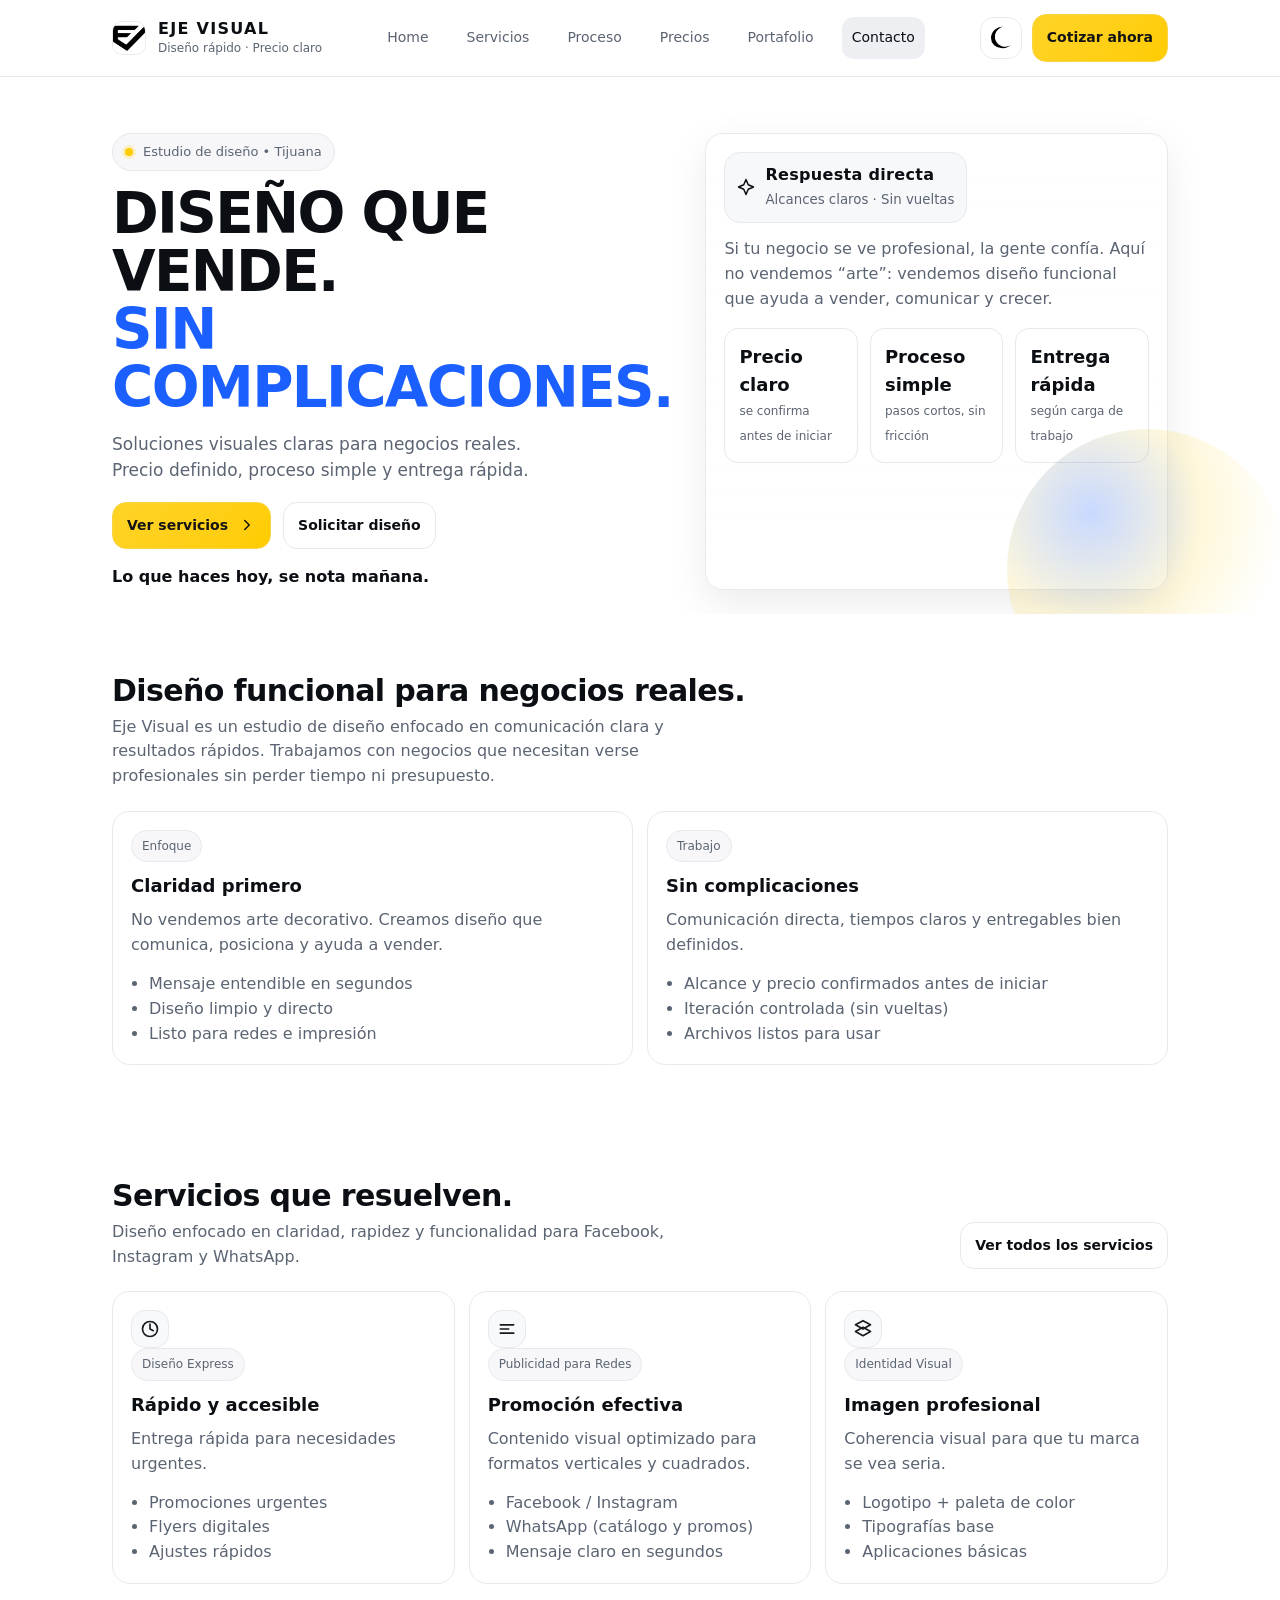
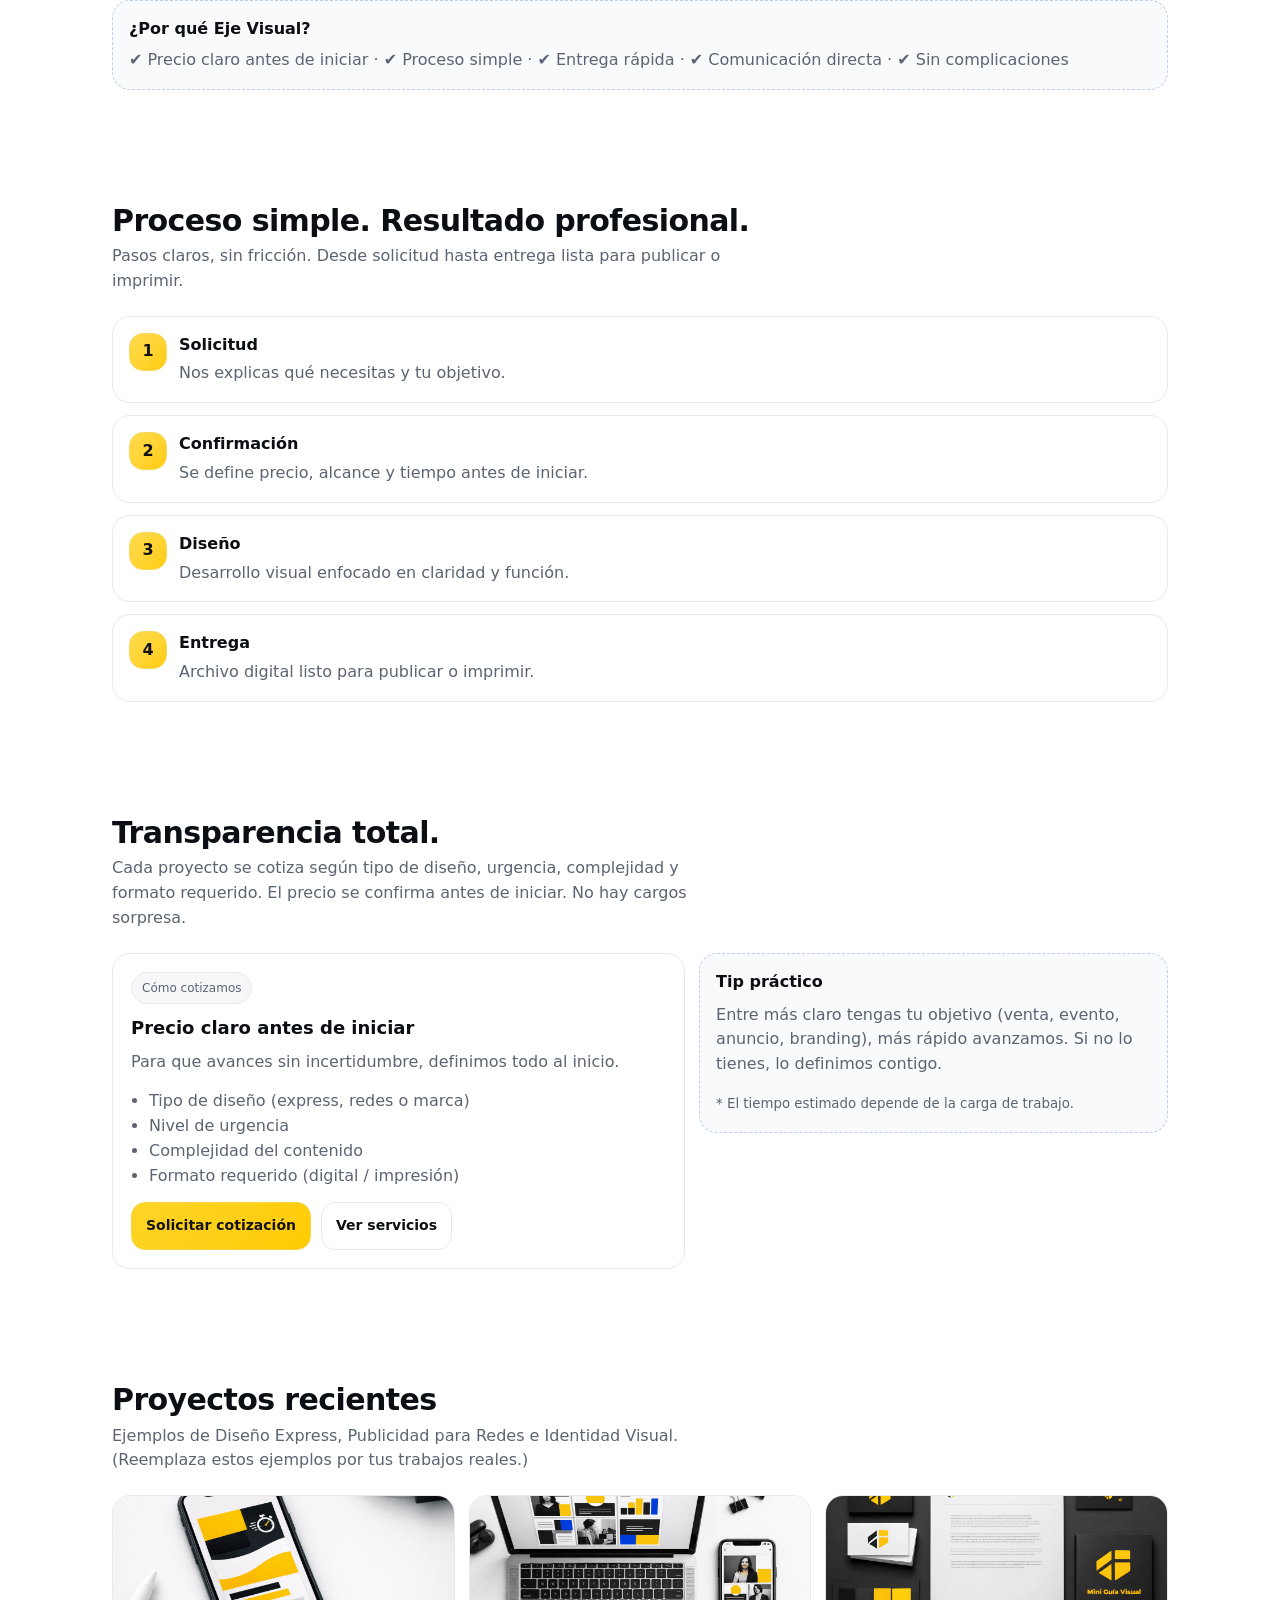
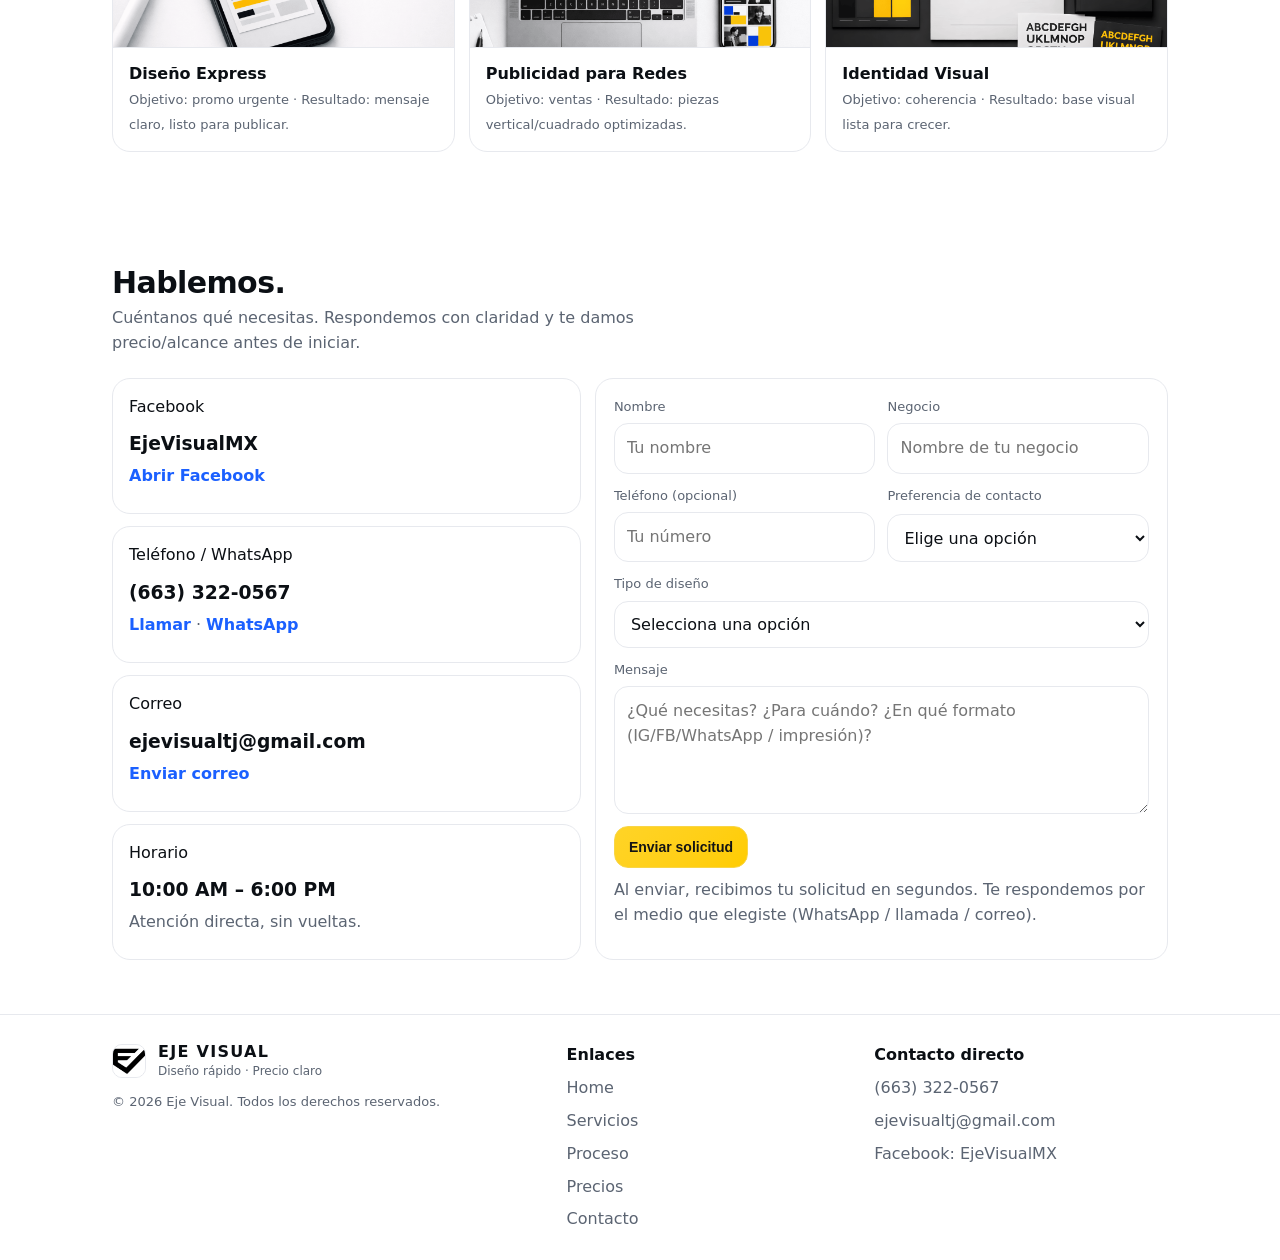
==== index.html @ b9e698cb "Add files via upload" ====
<!doctype html>
<html lang="es" data-theme="light">
<head>
  <meta charset="utf-8" />
  <meta name="viewport" content="width=device-width, initial-scale=1" />
  <meta name="description" content="EJE VISUAL — Diseño rápido · Precio claro. Soluciones visuales claras para negocios reales. Precio definido, proceso simple y entrega rápida." />
  <meta name="theme-color" content="#0B0F14" />

  <title>EJE VISUAL — Diseño rápido · Precio claro</title>

  <!-- Favicons -->
  <link rel="icon" href="assets/favicon/favicon.ico" />
  <link rel="apple-touch-icon" href="assets/favicon/favicon-180x180.png" />
  <link rel="manifest" href="assets/favicon/site.webmanifest" />

  <!-- Social -->
  <meta property="og:title" content="EJE VISUAL — Diseño rápido · Precio claro" />
  <meta property="og:description" content="Diseño que vende. Sin complicaciones. Soluciones visuales claras para negocios reales." />
  <meta property="og:type" content="website" />

  <link rel="stylesheet" href="css/styles.css" />
  <link rel="canonical" href="/" />
  <meta property="og:image" content="assets/img/og-image.png" />
  <meta property="og:image:width" content="1200" />
  <meta property="og:image:height" content="630" />
  <meta name="twitter:card" content="summary_large_image" />
  <meta name="twitter:image" content="assets/img/og-image.png" />
  <link rel="preload" href="css/styles.css" as="style" />
  <script type="application/ld+json">{"@context": "https://schema.org", "@type": "ProfessionalService", "name": "EJE VISUAL", "description": "Diseño rápido · Precio claro. Soluciones visuales claras para negocios reales.", "telephone": "+52 663 322 0567", "email": "ejevisualtj@gmail.com", "sameAs": ["https://www.facebook.com/EjeVisualMX"], "areaServed": "Tijuana, Baja California, MX", "openingHours": ["Mo-Su 10:00-18:00"]}</script>
</head>

<body>
  <a class="skip" href="#home">Saltar al contenido</a>

  <header>
    <div class="container">
      <nav class="nav" aria-label="Navegación principal">
        <a class="brand" href="#home" data-scroll>
          <img src="assets/img/logo.png" alt="Logo EJE VISUAL" onerror="this.style.display='none'" />
          <div class="title">
            <strong>EJE VISUAL</strong>
            <span>Diseño rápido · Precio claro</span>
          </div>
        </a>

        <div class="navlinks" role="navigation" aria-label="Secciones">
          <a href="#home" data-nav data-scroll>Home</a>
          <a href="#servicios" data-nav data-scroll>Servicios</a>
          <a href="#proceso" data-nav data-scroll>Proceso</a>
          <a href="#precios" data-nav data-scroll>Precios</a>
          <a href="#portafolio" data-nav data-scroll>Portafolio</a>
          <a href="#contacto" data-nav data-scroll>Contacto</a>
        </div>

        <div class="actions">
          <button class="btn iconbtn ghost" id="themeToggle" type="button" aria-label="Cambiar tema">
            <svg id="themeIcon" viewBox="0 0 24 24" fill="currentColor" aria-hidden="true"></svg>
            <span class="sr-only" id="themeLabel">Oscuro</span>
          </button>

          <a class="btn primary" href="#contacto" data-scroll> Cotizar ahora </a>

          <button class="btn iconbtn hamburger" id="menuToggle" type="button" aria-label="Abrir menú" aria-expanded="false">
            <svg viewBox="0 0 24 24" fill="none" stroke="currentColor" stroke-width="2" aria-hidden="true">
              <path stroke-linecap="round" d="M4 7h16M4 12h16M4 17h16"/>
            </svg>
          </button>
        </div>
      </nav>

      <div class="mobilemenu" id="mobileMenu" aria-label="Menú móvil">
        <a href="#home" data-nav data-scroll>Home</a>
        <a href="#servicios" data-nav data-scroll>Servicios</a>
        <a href="#proceso" data-nav data-scroll>Proceso</a>
        <a href="#precios" data-nav data-scroll>Precios</a>
        <a href="#portafolio" data-nav data-scroll>Portafolio</a>
        <a href="#contacto" data-nav data-scroll>Contacto</a>
      </div>
    </div>
  </header>

  <!-- HOME -->
  <main id="home" class="hero">
    <div class="container">
      <div class="grid">
        <div>
          <div class="kicker"><span class="dot" aria-hidden="true"></span> Estudio de diseño • Tijuana</div>
          <h1>DISEÑO QUE VENDE.<br/> <span class="accent">SIN COMPLICACIONES.</span></h1>
          <p class="lead">
            Soluciones visuales claras para negocios reales.<br/>
            Precio definido, proceso simple y entrega rápida.
          </p>

          <div class="cta">
            <a class="btn primary" href="#servicios" data-scroll>
              <span>Ver servicios</span>
              <svg viewBox="0 0 24 24" width="18" height="18" fill="none" stroke="currentColor" stroke-width="2" aria-hidden="true">
                <path stroke-linecap="round" stroke-linejoin="round" d="M9 18l6-6-6-6"/>
              </svg>
            </a>
            <a class="btn" href="#contacto" data-scroll>Solicitar diseño</a>
          </div>

          <div class="reinforce">Lo que haces hoy, se nota mañana.</div>
        </div>

        <aside class="panel" aria-label="Resumen rápido">
          <div class="orb" aria-hidden="true"></div>
          <div class="badge">
            <svg viewBox="0 0 24 24" width="18" height="18" fill="none" stroke="currentColor" stroke-width="2" aria-hidden="true">
              <path stroke-linecap="round" stroke-linejoin="round" d="M12 2l3 7 7 3-7 3-3 7-3-7-7-3 7-3 3-7z"/>
            </svg>
            <div>
              <b>Respuesta directa</b><br/>
              <small>Alcances claros · Sin vueltas</small>
            </div>
          </div>

          <p style="margin-top:14px" class="muted">
            Si tu negocio se ve profesional, la gente confía. Aquí no vendemos “arte”: vendemos diseño funcional que ayuda a vender, comunicar y crecer.
          </p>

          <div class="statgrid" aria-label="Puntos clave">
            <div class="stat">
              <strong>Precio claro</strong>
              <span>se confirma antes de iniciar</span>
            </div>
            <div class="stat">
              <strong>Proceso simple</strong>
              <span>pasos cortos, sin fricción</span>
            </div>
            <div class="stat">
              <strong>Entrega rápida</strong>
              <span>según carga de trabajo</span>
            </div>
          </div>
        </aside>
      </div>
    </div>
  </main>

  <!-- QUIÉNES SOMOS -->
  <section id="quienes">
    <div class="container">
      <div class="section-title">
        <div>
          <h2>Diseño funcional para negocios reales.</h2>
          <p>
            Eje Visual es un estudio de diseño enfocado en comunicación clara y resultados rápidos.
            Trabajamos con negocios que necesitan verse profesionales sin perder tiempo ni presupuesto.
          </p>
        </div>
      </div>

      <div class="split">
        <div class="card">
          <div class="tag">Enfoque</div>
          <h3>Claridad primero</h3>
          <p class="muted">No vendemos arte decorativo. Creamos diseño que comunica, posiciona y ayuda a vender.</p>
          <ul>
            <li>Mensaje entendible en segundos</li>
            <li>Diseño limpio y directo</li>
            <li>Listo para redes e impresión</li>
          </ul>
        </div>
        <div class="card">
          <div class="tag">Trabajo</div>
          <h3>Sin complicaciones</h3>
          <p class="muted">Comunicación directa, tiempos claros y entregables bien definidos.</p>
          <ul>
            <li>Alcance y precio confirmados antes de iniciar</li>
            <li>Iteración controlada (sin vueltas)</li>
            <li>Archivos listos para usar</li>
          </ul>
        </div>
      </div>
    </div>
  </section>

  <!-- SERVICIOS DESTACADOS -->
  <section id="servicios">
    <div class="container">
      <div class="section-title">
        <div>
          <h2>Servicios que resuelven.</h2>
          <p>Diseño enfocado en claridad, rapidez y funcionalidad para Facebook, Instagram y WhatsApp.</p>
        </div>
        <a class="btn" href="#contacto" data-scroll>Ver todos los servicios</a>
      </div>

      <div class="cards">
        <article class="card">
          <div class="icon" aria-hidden="true">
            <svg viewBox="0 0 24 24" fill="none" stroke="currentColor" stroke-width="2">
              <path stroke-linecap="round" stroke-linejoin="round" d="M12 6v6l4 2"/>
              <path stroke-linecap="round" stroke-linejoin="round" d="M21 12a9 9 0 1 1-9-9 9 9 0 0 1 9 9Z"/>
            </svg>
          </div>
          <div class="tag">Diseño Express</div>
          <h3>Rápido y accesible</h3>
          <p class="muted">Entrega rápida para necesidades urgentes.</p>
          <ul>
            <li>Promociones urgentes</li>
            <li>Flyers digitales</li>
            <li>Ajustes rápidos</li>
          </ul>
        </article>

        <article class="card">
          <div class="icon" aria-hidden="true">
            <svg viewBox="0 0 24 24" fill="none" stroke="currentColor" stroke-width="2">
              <path stroke-linecap="round" stroke-linejoin="round" d="M4 7h16M4 12h10M4 17h16"/>
            </svg>
          </div>
          <div class="tag">Publicidad para Redes</div>
          <h3>Promoción efectiva</h3>
          <p class="muted">Contenido visual optimizado para formatos verticales y cuadrados.</p>
          <ul>
            <li>Facebook / Instagram</li>
            <li>WhatsApp (catálogo y promos)</li>
            <li>Mensaje claro en segundos</li>
          </ul>
        </article>

        <article class="card">
          <div class="icon" aria-hidden="true">
            <svg viewBox="0 0 24 24" fill="none" stroke="currentColor" stroke-width="2">
              <path stroke-linecap="round" stroke-linejoin="round" d="M12 20l9-5-9-5-9 5 9 5Z"/>
              <path stroke-linecap="round" stroke-linejoin="round" d="M12 12l9-5-9-5-9 5 9 5Z"/>
            </svg>
          </div>
          <div class="tag">Identidad Visual</div>
          <h3>Imagen profesional</h3>
          <p class="muted">Coherencia visual para que tu marca se vea seria.</p>
          <ul>
            <li>Logotipo + paleta de color</li>
            <li>Tipografías base</li>
            <li>Aplicaciones básicas</li>
          </ul>
        </article>
      </div>

      <div style="margin-top:16px" class="note">
        <b>¿Por qué Eje Visual?</b>
        <div class="muted" style="margin-top:6px">
          ✔ Precio claro antes de iniciar · ✔ Proceso simple · ✔ Entrega rápida · ✔ Comunicación directa · ✔ Sin complicaciones
        </div>
      </div>
    </div>
  </section>

  <!-- PROCESO -->
  <section id="proceso">
    <div class="container">
      <div class="section-title">
        <div>
          <h2>Proceso simple. Resultado profesional.</h2>
          <p>Pasos claros, sin fricción. Desde solicitud hasta entrega lista para publicar o imprimir.</p>
        </div>
      </div>

      <div class="steps">
        <div class="step">
          <div class="num">1</div>
          <div>
            <b>Solicitud</b>
            <div class="muted">Nos explicas qué necesitas y tu objetivo.</div>
          </div>
        </div>

        <div class="step">
          <div class="num">2</div>
          <div>
            <b>Confirmación</b>
            <div class="muted">Se define precio, alcance y tiempo antes de iniciar.</div>
          </div>
        </div>

        <div class="step">
          <div class="num">3</div>
          <div>
            <b>Diseño</b>
            <div class="muted">Desarrollo visual enfocado en claridad y función.</div>
          </div>
        </div>

        <div class="step">
          <div class="num">4</div>
          <div>
            <b>Entrega</b>
            <div class="muted">Archivo digital listo para publicar o imprimir.</div>
          </div>
        </div>
      </div>
    </div>
  </section>

  <!-- PRECIOS -->
  <section id="precios">
    <div class="container">
      <div class="section-title">
        <div>
          <h2>Transparencia total.</h2>
          <p>
            Cada proyecto se cotiza según tipo de diseño, urgencia, complejidad y formato requerido.
            El precio se confirma antes de iniciar. No hay cargos sorpresa.
          </p>
        </div>
      </div>

      <div class="pricing">
        <div class="card">
          <div class="tag">Cómo cotizamos</div>
          <h3>Precio claro antes de iniciar</h3>
          <p class="muted">Para que avances sin incertidumbre, definimos todo al inicio.</p>
          <ul>
            <li>Tipo de diseño (express, redes o marca)</li>
            <li>Nivel de urgencia</li>
            <li>Complejidad del contenido</li>
            <li>Formato requerido (digital / impresión)</li>
          </ul>
          <div style="margin-top:14px; display:flex; gap:10px; flex-wrap:wrap">
            <a class="btn primary" href="#contacto" data-scroll>Solicitar cotización</a>
            <a class="btn" href="#servicios" data-scroll>Ver servicios</a>
          </div>
        </div>

        <div class="note">
          <b>Tip práctico</b>
          <p class="muted" style="margin-top:8px">
            Entre más claro tengas tu objetivo (venta, evento, anuncio, branding), más rápido avanzamos.
            Si no lo tienes, lo definimos contigo.
          </p>
          <div class="muted"><small>* El tiempo estimado depende de la carga de trabajo.</small></div>
        </div>
      </div>
    </div>
  </section>

  <!-- PORTAFOLIO -->
  <section id="portafolio">
    <div class="container">
      <div class="section-title">
        <div>
          <h2>Proyectos recientes</h2>
          <p>Ejemplos de Diseño Express, Publicidad para Redes e Identidad Visual. (Reemplaza estos ejemplos por tus trabajos reales.)</p>
        </div>
      </div>

      <div class="portfolio">
        <div class="work">
          <div class="thumb" style="background-image:url('assets/img/portfolio/express.jpg');" aria-hidden="true"></div>
          <div class="body">
            <b>Diseño Express</b>
            <span>Objetivo: promo urgente · Resultado: mensaje claro, listo para publicar.</span>
          </div>
        </div>

        <div class="work">
          <div class="thumb" style="background-image:url('assets/img/portfolio/redes.jpg');" aria-hidden="true"></div>
          <div class="body">
            <b>Publicidad para Redes</b>
            <span>Objetivo: ventas · Resultado: piezas vertical/cuadrado optimizadas.</span>
          </div>
        </div>

        <div class="work">
          <div class="thumb" style="background-image:url('assets/img/portfolio/identidad.jpg');" aria-hidden="true"></div>
          <div class="body">
            <b>Identidad Visual</b>
            <span>Objetivo: coherencia · Resultado: base visual lista para crecer.</span>
          </div>
        </div>
      </div>
    </div>
  </section>

  <!-- CONTACTO -->
  <section id="contacto">
    <div class="container">
      <div class="section-title">
        <div>
          <h2>Hablemos.</h2>
          <p>Cuéntanos qué necesitas. Respondemos con claridad y te damos precio/alcance antes de iniciar.</p>
        </div>
      </div>

      <div class="contactgrid">
        <div class="contactcards">
          <div class="contactcard">
            <div class="tag">Facebook</div>
            <h3 style="margin:10px 0 6px">EjeVisualMX</h3>
            <a href="https://www.facebook.com/EjeVisualMX" target="_blank" rel="noopener noreferrer">Abrir Facebook</a>
          </div>

          <div class="contactcard">
            <div class="tag">Teléfono / WhatsApp</div>
            <h3 style="margin:10px 0 6px">(663) 322-0567</h3>
            <a href="tel:+526633220567">Llamar</a>
            <span class="muted"> · </span>
            <a href="https://wa.me/526633220567" target="_blank" rel="noopener noreferrer">WhatsApp</a>
          </div>

          <div class="contactcard">
            <div class="tag">Correo</div>
            <h3 style="margin:10px 0 6px">ejevisualtj@gmail.com</h3>
            <a href="mailto:ejevisualtj@gmail.com">Enviar correo</a>
          </div>

          <div class="contactcard">
            <div class="tag">Horario</div>
            <h3 style="margin:10px 0 6px">10:00 AM – 6:00 PM</h3>
            <div class="muted">Atención directa, sin vueltas.</div>
          </div>
        </div>

        <form id="leadForm" aria-label="Formulario de solicitud" name="contact" method="POST" data-netlify="true" netlify-honeypot="bot-field" action="/gracias/">
          <input type="hidden" name="form-name" value="contact" />
          <p class="sr-only">
            <label>Si eres humano, deja este campo vacío: <input name="bot-field" /></label>
          </p>
          <div class="formrow">
            <div class="field">
              <label for="name">Nombre</label>
              <input id="name" name="name" placeholder="Tu nombre" autocomplete="name" required />
            </div>
            <div class="field">
              <label for="business">Negocio</label>
              <input id="business" name="business" placeholder="Nombre de tu negocio" autocomplete="organization" />
            </div>
          </div>

          <div class="formrow">
            <div class="field">
              <label for="phone">Teléfono (opcional)</label>
              <input id="phone" name="phone" placeholder="Tu número" autocomplete="tel" />
            </div>
            <div class="field">
              <label for="contactpref">Preferencia de contacto</label>
              <select id="contactpref" name="contactpref" required>
                <option value="" selected disabled>Elige una opción</option>
                <option>WhatsApp</option>
                <option>Llamada</option>
                <option>Correo</option>
              </select>
            </div>
          </div>

          <div class="field">
            <label for="type">Tipo de diseño</label>
            <select id="type" name="type" required>
              <option value="" selected disabled>Selecciona una opción</option>
              <option>Diseño Express</option>
              <option>Publicidad para Redes</option>
              <option>Identidad Visual</option>
              <option>Otro / No estoy seguro</option>
            </select>
          </div>

          <div class="field">
            <label for="message">Mensaje</label>
            <textarea id="message" name="message" placeholder="¿Qué necesitas? ¿Para cuándo? ¿En qué formato (IG/FB/WhatsApp / impresión)?" required></textarea>
          </div>

          <button class="btn primary" type="submit">Enviar solicitud</button>

          <p class="muted" style="margin-top:10px">
            Al enviar, recibimos tu solicitud en segundos. Te respondemos por el medio que elegiste (WhatsApp / llamada / correo).
          </p>
        </form>
      </div>
</div>
    </div>
  </section>

  <footer>
    <div class="container">
      <div class="footergrid">
        <div>
          <div class="brand" style="min-width:auto">
            <img src="assets/img/logo.png" alt="" aria-hidden="true" onerror="this.style.display='none'"/>
            <div class="title">
              <strong>EJE VISUAL</strong>
              <span>Diseño rápido · Precio claro</span>
            </div>
          </div>
          <div class="copy">© 2026 Eje Visual. Todos los derechos reservados.</div>
        </div>

        <div>
          <h4>Enlaces</h4>
          <div style="display:grid; gap:8px">
            <a href="#home" data-scroll>Home</a>
            <a href="#servicios" data-scroll>Servicios</a>
            <a href="#proceso" data-scroll>Proceso</a>
            <a href="#precios" data-scroll>Precios</a>
            <a href="#contacto" data-scroll>Contacto</a>
          </div>
        </div>

        <div>
          <h4>Contacto directo</h4>
          <div style="display:grid; gap:8px">
            <a href="tel:+526633220567">(663) 322-0567</a>
            <a href="mailto:ejevisualtj@gmail.com">ejevisualtj@gmail.com</a>
            <a href="https://www.facebook.com/EjeVisualMX" target="_blank" rel="noopener noreferrer">Facebook: EjeVisualMX</a>
          </div>
        </div>
      </div>
    </div>
  </footer>

  <script src="js/main.js" defer></script>

  <style>
    /* small helper classes */
    .sr-only{position:absolute;width:1px;height:1px;padding:0;margin:-1px;overflow:hidden;clip:rect(0,0,0,0);white-space:nowrap;border:0}
    #toast.show{display:block}
  </style>
</body>
</html>
---- css/styles.css ----
:root{
  --bg:#ffffff;
  --fg:#0b0f14;
  --muted:#5b6472;
  --border:#e7e9ee;
  --card:#ffffff;
  --shadow: 0 14px 40px rgba(11, 15, 20, .08);
  --shadow2: 0 10px 24px rgba(11, 15, 20, .06);
  --radius: 18px;
  --radius2: 14px;
  --max: 1100px;
  --accent:#ffcc00; /* amarillo eléctrico */
  --accent2:#1b60ff; /* azul profundo */
  --ring: 0 0 0 3px rgba(255, 204, 0, .25);
  --mono: ui-sans-serif, system-ui, -apple-system, Segoe UI, Roboto, Helvetica, Arial, "Apple Color Emoji", "Segoe UI Emoji";
  --ease: cubic-bezier(.2,.8,.2,1);
}
[data-theme="dark"]{
  --bg:#0b0f14;
  --fg:#f3f6fb;
  --muted:#a9b2c0;
  --border:#1b2432;
  --card:#0f1520;
  --shadow: 0 16px 44px rgba(0, 0, 0, .35);
  --shadow2: 0 12px 26px rgba(0, 0, 0, .25);
  --ring: 0 0 0 3px rgba(255, 204, 0, .18);
}
*{box-sizing:border-box}
html{scroll-behavior:smooth}
body{
  margin:0;
  font-family:var(--mono);
  color:var(--fg);
  background:var(--bg);
  line-height:1.55;
  -webkit-font-smoothing: antialiased;
  text-rendering: optimizeLegibility;
}
a{color:inherit; text-decoration:none}
p{margin:0 0 14px}
small{color:var(--muted)}
.container{max-width:var(--max); margin:0 auto; padding:0 22px}
.skip{
  position:absolute; left:-999px; top:auto; width:1px; height:1px; overflow:hidden;
}
.skip:focus{
  left:14px; top:14px; width:auto; height:auto; padding:10px 12px;
  background:var(--card); border:1px solid var(--border); border-radius:12px; box-shadow: var(--shadow2);
  z-index:10000;
}
header{
  position:sticky; top:0; z-index:900;
  backdrop-filter: blur(10px);
  background: color-mix(in srgb, var(--bg) 82%, transparent);
  border-bottom: 1px solid var(--border);
}
.nav{
  display:flex; align-items:center; justify-content:space-between;
  padding:14px 0;
  gap:14px;
}
.brand{
  display:flex; align-items:center; gap:12px;
  min-width: 180px;
}
.brand img{
  width:34px; height:34px; border-radius:10px;
  object-fit:contain;
  background: color-mix(in srgb, var(--bg) 86%, transparent);
  border: 1px solid var(--border);
}
.brand .title{
  display:flex; flex-direction:column; line-height:1.1;
}
.brand .title strong{
  letter-spacing:.08em;
}
.brand .title span{
  font-size:12px; color:var(--muted); margin-top:4px;
}
.navlinks{
  display:flex; align-items:center; gap:18px;
}
.navlinks a{
  font-size:14px; color:var(--muted);
  padding:10px 10px;
  border-radius:12px;
  transition: color .2s var(--ease), background .2s var(--ease);
}
.navlinks a:hover{
  color:var(--fg);
  background: color-mix(in srgb, var(--border) 55%, transparent);
}
.navlinks a[aria-current="page"]{
  color:var(--fg);
  background: color-mix(in srgb, var(--border) 70%, transparent);
}
.actions{
  display:flex; align-items:center; gap:10px;
}
.btn{
  display:inline-flex; align-items:center; justify-content:center; gap:10px;
  padding:12px 14px;
  border-radius:14px;
  border:1px solid var(--border);
  background: var(--card);
  box-shadow: none;
  font-weight: 600;
  font-size:14px;
  transition: transform .12s var(--ease), box-shadow .2s var(--ease), border-color .2s var(--ease), background .2s var(--ease);
  cursor:pointer;
}
.btn:hover{transform: translateY(-1px); box-shadow: var(--shadow2)}
.btn:active{transform: translateY(0)}
.btn:focus-visible{outline:none; box-shadow: var(--shadow2), var(--ring)}
.btn.primary{
  border-color: color-mix(in srgb, var(--accent) 70%, var(--border));
  background: linear-gradient(135deg, color-mix(in srgb, var(--accent) 85%, #fff), var(--accent));
  color:#141414;
}
.btn.ghost{
  background: transparent;
}
.iconbtn{
  width:42px; height:42px;
  border-radius:14px;
  padding:0;
}
.hamburger{
  display:none;
}
.hero{
  padding:56px 0 24px;
  position:relative;
  overflow:hidden;
}
.hero .grid{
  display:grid;
  grid-template-columns: 1.1fr .9fr;
  gap:28px;
  align-items:stretch;
}
.hero h1{
  font-size: clamp(38px, 4.4vw, 62px);
  line-height: 1.03;
  margin: 0 0 14px;
  letter-spacing: -0.03em;
}
.hero h1 .accent{color: var(--accent2)}
.kicker{
  display:inline-flex; align-items:center; gap:10px;
  padding:8px 12px;
  border-radius:999px;
  border:1px solid var(--border);
  background: color-mix(in srgb, var(--border) 35%, transparent);
  color:var(--muted);
  font-size:13px;
  width:fit-content;
  margin-bottom: 14px;
}
.kicker .dot{
  width:8px; height:8px; border-radius:999px;
  background: var(--accent);
  box-shadow: 0 0 0 3px rgba(255,204,0,.2);
}
.lead{
  font-size: 17px;
  color: var(--muted);
  max-width: 54ch;
}
.hero .cta{
  display:flex; gap:12px; flex-wrap:wrap;
  margin-top: 18px;
}
.reinforce{
  margin-top: 16px;
  color: var(--fg);
  font-weight: 600;
}
.panel{
  border:1px solid var(--border);
  border-radius: var(--radius);
  background: linear-gradient(180deg, color-mix(in srgb, var(--card) 92%, transparent), var(--card));
  box-shadow: var(--shadow);
  padding: 18px;
  position:relative;
}
.panel .mini{
  display:flex; align-items:center; gap:10px;
  color:var(--muted);
  font-size:13px;
}
.badge{
  display:inline-flex; align-items:center; gap:10px;
  padding:10px 12px;
  border-radius: 16px;
  border:1px solid var(--border);
  background: color-mix(in srgb, var(--border) 32%, transparent);
  width:fit-content;
}
.badge b{letter-spacing:.02em}
.statgrid{
  display:grid;
  grid-template-columns: repeat(3, 1fr);
  gap:12px;
  margin-top: 16px;
}
.stat{
  border:1px solid var(--border);
  border-radius: var(--radius2);
  padding: 14px;
  background: color-mix(in srgb, var(--card) 92%, transparent);
}
.stat strong{
  display:block;
  font-size: 18px;
}
.stat span{color:var(--muted); font-size: 12px}
.orb{
  position:absolute;
  inset:auto -120px -120px auto;
  width: 280px;
  height: 280px;
  border-radius: 999px;
  background: radial-gradient(circle at 30% 30%, rgba(27,96,255,.24), rgba(255,204,0,.14) 40%, transparent 70%);
  filter: blur(0px);
  pointer-events:none;
}
section{
  padding: 54px 0;
}
.section-title{
  display:flex; align-items:flex-end; justify-content:space-between; gap:18px;
  margin-bottom: 22px;
}
.section-title h2{
  margin:0;
  font-size: 30px;
  letter-spacing:-0.02em;
}
.section-title p{
  margin:0;
  color:var(--muted);
  max-width: 62ch;
}
.cards{
  display:grid;
  grid-template-columns: repeat(3, 1fr);
  gap:14px;
}
.card{
  border:1px solid var(--border);
  border-radius: var(--radius);
  background: var(--card);
  padding: 18px;
  box-shadow: none;
  transition: transform .14s var(--ease), box-shadow .2s var(--ease);
}
.card:hover{transform: translateY(-2px); box-shadow: var(--shadow2)}
.card h3{
  margin: 10px 0 8px;
  font-size: 18px;
}
.card .tag{
  display:inline-flex;
  font-size: 12px;
  color: var(--muted);
  border:1px solid var(--border);
  padding: 6px 10px;
  border-radius: 999px;
  background: color-mix(in srgb, var(--border) 35%, transparent);
}
.card ul{
  margin: 12px 0 0;
  padding-left: 18px;
  color: var(--muted);
}
.icon{
  width: 38px; height: 38px;
  border-radius: 14px;
  display:grid; place-items:center;
  border:1px solid var(--border);
  background: color-mix(in srgb, var(--border) 28%, transparent);
}
.icon svg{width:20px; height:20px; opacity:.95}
.split{
  display:grid;
  grid-template-columns: 1fr 1fr;
  gap:14px;
}
.steps{
  display:grid;
  gap:12px;
}
.step{
  display:flex; gap:12px;
  border:1px solid var(--border);
  border-radius: var(--radius);
  padding: 16px;
  background: var(--card);
}
.step .num{
  width: 38px; height: 38px;
  border-radius: 14px;
  display:grid; place-items:center;
  font-weight: 800;
  background: linear-gradient(135deg, color-mix(in srgb, var(--accent) 70%, #fff), var(--accent));
  color:#111;
  border:1px solid color-mix(in srgb, var(--accent) 60%, var(--border));
}
.step b{display:block; margin-bottom:4px}
.muted{color:var(--muted)}
.pricing{
  display:grid;
  grid-template-columns: 1.1fr .9fr;
  gap:14px;
  align-items:start;
}
.note{
  border:1px dashed color-mix(in srgb, var(--border) 80%, var(--accent2));
  border-radius: var(--radius);
  padding: 16px;
  background: color-mix(in srgb, var(--border) 25%, transparent);
}
.portfolio{
  display:grid;
  grid-template-columns: repeat(3, 1fr);
  gap: 14px;
}
.work{
  border:1px solid var(--border);
  border-radius: var(--radius);
  overflow:hidden;
  background: var(--card);
}
.work .thumb{
  height: 152px;
  background:
    radial-gradient(circle at 20% 30%, rgba(255,204,0,.25), transparent 55%),
    radial-gradient(circle at 70% 20%, rgba(27,96,255,.22), transparent 52%),
    linear-gradient(135deg, color-mix(in srgb, var(--border) 35%, transparent), transparent);
  border-bottom:1px solid var(--border);
background-size: cover;
background-position: center;
background-repeat: no-repeat;
}
.work .body{padding:14px 16px}
.work .body b{display:block}
.work .body span{color:var(--muted); font-size:13px}
.contactgrid{
  display:grid;
  grid-template-columns: .9fr 1.1fr;
  gap:14px;
}
.contactcards{
  display:grid;
  gap:12px;
}
.contactcard{
  border:1px solid var(--border);
  border-radius: var(--radius);
  padding: 16px;
  background: var(--card);
}
.contactcard a{
  color: var(--accent2);
  font-weight: 700;
}
form{
  border:1px solid var(--border);
  border-radius: var(--radius);
  background: var(--card);
  padding: 18px;
}
.field{
  display:grid;
  gap:6px;
  margin-bottom: 12px;
}
label{font-size:13px; color:var(--muted)}
input, textarea, select{
  width:100%;
  padding: 12px 12px;
  border-radius: 14px;
  border:1px solid var(--border);
  background: color-mix(in srgb, var(--bg) 86%, transparent);
  color: var(--fg);
  font: inherit;
  outline:none;
  transition: box-shadow .2s var(--ease), border-color .2s var(--ease);
}
textarea{min-height: 128px; resize: vertical}
input:focus, textarea:focus, select:focus{box-shadow: var(--ring); border-color: color-mix(in srgb, var(--accent) 70%, var(--border))}
.formrow{
  display:grid;
  grid-template-columns: 1fr 1fr;
  gap:12px;
}
footer{
  border-top: 1px solid var(--border);
  padding: 28px 0;
}
.footergrid{
  display:grid;
  grid-template-columns: 1.2fr .8fr .8fr;
  gap:14px;
}
.footergrid h4{margin:0 0 8px}
.footergrid a{color:var(--muted)}
.footergrid a:hover{color:var(--fg)}
.copy{
  margin-top: 14px;
  color: var(--muted);
  font-size: 13px;
}

/* responsive */
@media (max-width: 980px){
  .hero .grid{grid-template-columns:1fr}
  .cards{grid-template-columns:1fr}
  .split{grid-template-columns:1fr}
  .pricing{grid-template-columns:1fr}
  .portfolio{grid-template-columns:1fr}
  .contactgrid{grid-template-columns:1fr}
  .statgrid{grid-template-columns:1fr}
  .navlinks{display:none}
  .hamburger{display:inline-flex}
  .formrow{grid-template-columns:1fr}
  .footergrid{grid-template-columns:1fr}
}
.mobilemenu{
  display:none;
  border-top:1px solid var(--border);
  padding: 10px 0 16px;
}
.mobilemenu.open{display:block}
.mobilemenu a{
  display:block;
  padding: 12px 10px;
  border-radius: 12px;
  color: var(--muted);
}
.mobilemenu a:hover{
  color: var(--fg);
  background: color-mix(in srgb, var(--border) 55%, transparent);
}
---- css/styles.css ----
:root{
  --bg:#ffffff;
  --fg:#0b0f14;
  --muted:#5b6472;
  --border:#e7e9ee;
  --card:#ffffff;
  --shadow: 0 14px 40px rgba(11, 15, 20, .08);
  --shadow2: 0 10px 24px rgba(11, 15, 20, .06);
  --radius: 18px;
  --radius2: 14px;
  --max: 1100px;
  --accent:#ffcc00; /* amarillo eléctrico */
  --accent2:#1b60ff; /* azul profundo */
  --ring: 0 0 0 3px rgba(255, 204, 0, .25);
  --mono: ui-sans-serif, system-ui, -apple-system, Segoe UI, Roboto, Helvetica, Arial, "Apple Color Emoji", "Segoe UI Emoji";
  --ease: cubic-bezier(.2,.8,.2,1);
}
[data-theme="dark"]{
  --bg:#0b0f14;
  --fg:#f3f6fb;
  --muted:#a9b2c0;
  --border:#1b2432;
  --card:#0f1520;
  --shadow: 0 16px 44px rgba(0, 0, 0, .35);
  --shadow2: 0 12px 26px rgba(0, 0, 0, .25);
  --ring: 0 0 0 3px rgba(255, 204, 0, .18);
}
*{box-sizing:border-box}
html{scroll-behavior:smooth}
body{
  margin:0;
  font-family:var(--mono);
  color:var(--fg);
  background:var(--bg);
  line-height:1.55;
  -webkit-font-smoothing: antialiased;
  text-rendering: optimizeLegibility;
}
a{color:inherit; text-decoration:none}
p{margin:0 0 14px}
small{color:var(--muted)}
.container{max-width:var(--max); margin:0 auto; padding:0 22px}
.skip{
  position:absolute; left:-999px; top:auto; width:1px; height:1px; overflow:hidden;
}
.skip:focus{
  left:14px; top:14px; width:auto; height:auto; padding:10px 12px;
  background:var(--card); border:1px solid var(--border); border-radius:12px; box-shadow: var(--shadow2);
  z-index:10000;
}
header{
  position:sticky; top:0; z-index:900;
  backdrop-filter: blur(10px);
  background: color-mix(in srgb, var(--bg) 82%, transparent);
  border-bottom: 1px solid var(--border);
}
.nav{
  display:flex; align-items:center; justify-content:space-between;
  padding:14px 0;
  gap:14px;
}
.brand{
  display:flex; align-items:center; gap:12px;
  min-width: 180px;
}
.brand img{
  width:34px; height:34px; border-radius:10px;
  object-fit:contain;
  background: color-mix(in srgb, var(--bg) 86%, transparent);
  border: 1px solid var(--border);
}
.brand .title{
  display:flex; flex-direction:column; line-height:1.1;
}
.brand .title strong{
  letter-spacing:.08em;
}
.brand .title span{
  font-size:12px; color:var(--muted); margin-top:4px;
}
.navlinks{
  display:flex; align-items:center; gap:18px;
}
.navlinks a{
  font-size:14px; color:var(--muted);
  padding:10px 10px;
  border-radius:12px;
  transition: color .2s var(--ease), background .2s var(--ease);
}
.navlinks a:hover{
  color:var(--fg);
  background: color-mix(in srgb, var(--border) 55%, transparent);
}
.navlinks a[aria-current="page"]{
  color:var(--fg);
  background: color-mix(in srgb, var(--border) 70%, transparent);
}
.actions{
  display:flex; align-items:center; gap:10px;
}
.btn{
  display:inline-flex; align-items:center; justify-content:center; gap:10px;
  padding:12px 14px;
  border-radius:14px;
  border:1px solid var(--border);
  background: var(--card);
  box-shadow: none;
  font-weight: 600;
  font-size:14px;
  transition: transform .12s var(--ease), box-shadow .2s var(--ease), border-color .2s var(--ease), background .2s var(--ease);
  cursor:pointer;
}
.btn:hover{transform: translateY(-1px); box-shadow: var(--shadow2)}
.btn:active{transform: translateY(0)}
.btn:focus-visible{outline:none; box-shadow: var(--shadow2), var(--ring)}
.btn.primary{
  border-color: color-mix(in srgb, var(--accent) 70%, var(--border));
  background: linear-gradient(135deg, color-mix(in srgb, var(--accent) 85%, #fff), var(--accent));
  color:#141414;
}
.btn.ghost{
  background: transparent;
}
.iconbtn{
  width:42px; height:42px;
  border-radius:14px;
  padding:0;
}
.hamburger{
  display:none;
}
.hero{
  padding:56px 0 24px;
  position:relative;
  overflow:hidden;
}
.hero .grid{
  display:grid;
  grid-template-columns: 1.1fr .9fr;
  gap:28px;
  align-items:stretch;
}
.hero h1{
  font-size: clamp(38px, 4.4vw, 62px);
  line-height: 1.03;
  margin: 0 0 14px;
  letter-spacing: -0.03em;
}
.hero h1 .accent{color: var(--accent2)}
.kicker{
  display:inline-flex; align-items:center; gap:10px;
  padding:8px 12px;
  border-radius:999px;
  border:1px solid var(--border);
  background: color-mix(in srgb, var(--border) 35%, transparent);
  color:var(--muted);
  font-size:13px;
  width:fit-content;
  margin-bottom: 14px;
}
.kicker .dot{
  width:8px; height:8px; border-radius:999px;
  background: var(--accent);
  box-shadow: 0 0 0 3px rgba(255,204,0,.2);
}
.lead{
  font-size: 17px;
  color: var(--muted);
  max-width: 54ch;
}
.hero .cta{
  display:flex; gap:12px; flex-wrap:wrap;
  margin-top: 18px;
}
.reinforce{
  margin-top: 16px;
  color: var(--fg);
  font-weight: 600;
}
.panel{
  border:1px solid var(--border);
  border-radius: var(--radius);
  background: linear-gradient(180deg, color-mix(in srgb, var(--card) 92%, transparent), var(--card));
  box-shadow: var(--shadow);
  padding: 18px;
  position:relative;
}
.panel .mini{
  display:flex; align-items:center; gap:10px;
  color:var(--muted);
  font-size:13px;
}
.badge{
  display:inline-flex; align-items:center; gap:10px;
  padding:10px 12px;
  border-radius: 16px;
  border:1px solid var(--border);
  background: color-mix(in srgb, var(--border) 32%, transparent);
  width:fit-content;
}
.badge b{letter-spacing:.02em}
.statgrid{
  display:grid;
  grid-template-columns: repeat(3, 1fr);
  gap:12px;
  margin-top: 16px;
}
.stat{
  border:1px solid var(--border);
  border-radius: var(--radius2);
  padding: 14px;
  background: color-mix(in srgb, var(--card) 92%, transparent);
}
.stat strong{
  display:block;
  font-size: 18px;
}
.stat span{color:var(--muted); font-size: 12px}
.orb{
  position:absolute;
  inset:auto -120px -120px auto;
  width: 280px;
  height: 280px;
  border-radius: 999px;
  background: radial-gradient(circle at 30% 30%, rgba(27,96,255,.24), rgba(255,204,0,.14) 40%, transparent 70%);
  filter: blur(0px);
  pointer-events:none;
}
section{
  padding: 54px 0;
}
.section-title{
  display:flex; align-items:flex-end; justify-content:space-between; gap:18px;
  margin-bottom: 22px;
}
.section-title h2{
  margin:0;
  font-size: 30px;
  letter-spacing:-0.02em;
}
.section-title p{
  margin:0;
  color:var(--muted);
  max-width: 62ch;
}
.cards{
  display:grid;
  grid-template-columns: repeat(3, 1fr);
  gap:14px;
}
.card{
  border:1px solid var(--border);
  border-radius: var(--radius);
  background: var(--card);
  padding: 18px;
  box-shadow: none;
  transition: transform .14s var(--ease), box-shadow .2s var(--ease);
}
.card:hover{transform: translateY(-2px); box-shadow: var(--shadow2)}
.card h3{
  margin: 10px 0 8px;
  font-size: 18px;
}
.card .tag{
  display:inline-flex;
  font-size: 12px;
  color: var(--muted);
  border:1px solid var(--border);
  padding: 6px 10px;
  border-radius: 999px;
  background: color-mix(in srgb, var(--border) 35%, transparent);
}
.card ul{
  margin: 12px 0 0;
  padding-left: 18px;
  color: var(--muted);
}
.icon{
  width: 38px; height: 38px;
  border-radius: 14px;
  display:grid; place-items:center;
  border:1px solid var(--border);
  background: color-mix(in srgb, var(--border) 28%, transparent);
}
.icon svg{width:20px; height:20px; opacity:.95}
.split{
  display:grid;
  grid-template-columns: 1fr 1fr;
  gap:14px;
}
.steps{
  display:grid;
  gap:12px;
}
.step{
  display:flex; gap:12px;
  border:1px solid var(--border);
  border-radius: var(--radius);
  padding: 16px;
  background: var(--card);
}
.step .num{
  width: 38px; height: 38px;
  border-radius: 14px;
  display:grid; place-items:center;
  font-weight: 800;
  background: linear-gradient(135deg, color-mix(in srgb, var(--accent) 70%, #fff), var(--accent));
  color:#111;
  border:1px solid color-mix(in srgb, var(--accent) 60%, var(--border));
}
.step b{display:block; margin-bottom:4px}
.muted{color:var(--muted)}
.pricing{
  display:grid;
  grid-template-columns: 1.1fr .9fr;
  gap:14px;
  align-items:start;
}
.note{
  border:1px dashed color-mix(in srgb, var(--border) 80%, var(--accent2));
  border-radius: var(--radius);
  padding: 16px;
  background: color-mix(in srgb, var(--border) 25%, transparent);
}
.portfolio{
  display:grid;
  grid-template-columns: repeat(3, 1fr);
  gap: 14px;
}
.work{
  border:1px solid var(--border);
  border-radius: var(--radius);
  overflow:hidden;
  background: var(--card);
}
.work .thumb{
  height: 152px;
  background:
    radial-gradient(circle at 20% 30%, rgba(255,204,0,.25), transparent 55%),
    radial-gradient(circle at 70% 20%, rgba(27,96,255,.22), transparent 52%),
    linear-gradient(135deg, color-mix(in srgb, var(--border) 35%, transparent), transparent);
  border-bottom:1px solid var(--border);
background-size: cover;
background-position: center;
background-repeat: no-repeat;
}
.work .body{padding:14px 16px}
.work .body b{display:block}
.work .body span{color:var(--muted); font-size:13px}
.contactgrid{
  display:grid;
  grid-template-columns: .9fr 1.1fr;
  gap:14px;
}
.contactcards{
  display:grid;
  gap:12px;
}
.contactcard{
  border:1px solid var(--border);
  border-radius: var(--radius);
  padding: 16px;
  background: var(--card);
}
.contactcard a{
  color: var(--accent2);
  font-weight: 700;
}
form{
  border:1px solid var(--border);
  border-radius: var(--radius);
  background: var(--card);
  padding: 18px;
}
.field{
  display:grid;
  gap:6px;
  margin-bottom: 12px;
}
label{font-size:13px; color:var(--muted)}
input, textarea, select{
  width:100%;
  padding: 12px 12px;
  border-radius: 14px;
  border:1px solid var(--border);
  background: color-mix(in srgb, var(--bg) 86%, transparent);
  color: var(--fg);
  font: inherit;
  outline:none;
  transition: box-shadow .2s var(--ease), border-color .2s var(--ease);
}
textarea{min-height: 128px; resize: vertical}
input:focus, textarea:focus, select:focus{box-shadow: var(--ring); border-color: color-mix(in srgb, var(--accent) 70%, var(--border))}
.formrow{
  display:grid;
  grid-template-columns: 1fr 1fr;
  gap:12px;
}
footer{
  border-top: 1px solid var(--border);
  padding: 28px 0;
}
.footergrid{
  display:grid;
  grid-template-columns: 1.2fr .8fr .8fr;
  gap:14px;
}
.footergrid h4{margin:0 0 8px}
.footergrid a{color:var(--muted)}
.footergrid a:hover{color:var(--fg)}
.copy{
  margin-top: 14px;
  color: var(--muted);
  font-size: 13px;
}

/* responsive */
@media (max-width: 980px){
  .hero .grid{grid-template-columns:1fr}
  .cards{grid-template-columns:1fr}
  .split{grid-template-columns:1fr}
  .pricing{grid-template-columns:1fr}
  .portfolio{grid-template-columns:1fr}
  .contactgrid{grid-template-columns:1fr}
  .statgrid{grid-template-columns:1fr}
  .navlinks{display:none}
  .hamburger{display:inline-flex}
  .formrow{grid-template-columns:1fr}
  .footergrid{grid-template-columns:1fr}
}
.mobilemenu{
  display:none;
  border-top:1px solid var(--border);
  padding: 10px 0 16px;
}
.mobilemenu.open{display:block}
.mobilemenu a{
  display:block;
  padding: 12px 10px;
  border-radius: 12px;
  color: var(--muted);
}
.mobilemenu a:hover{
  color: var(--fg);
  background: color-mix(in srgb, var(--border) 55%, transparent);
}
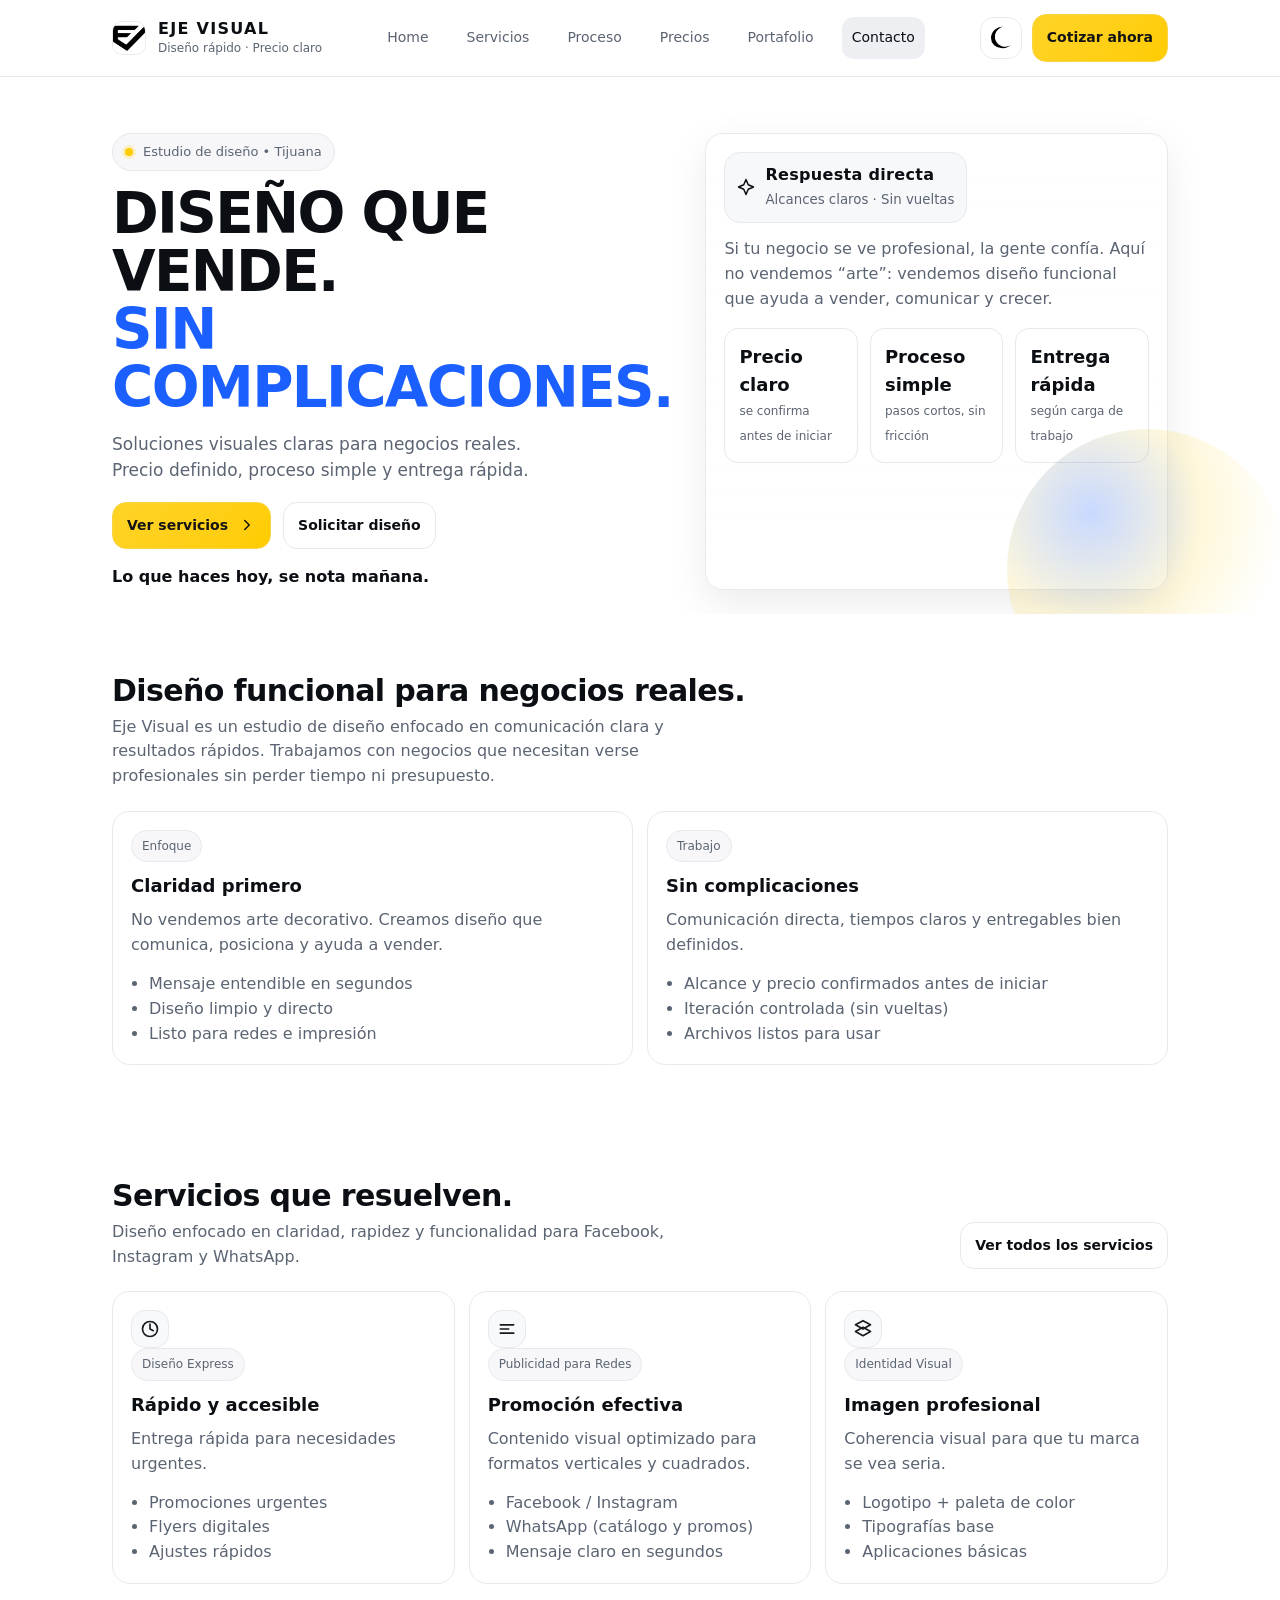
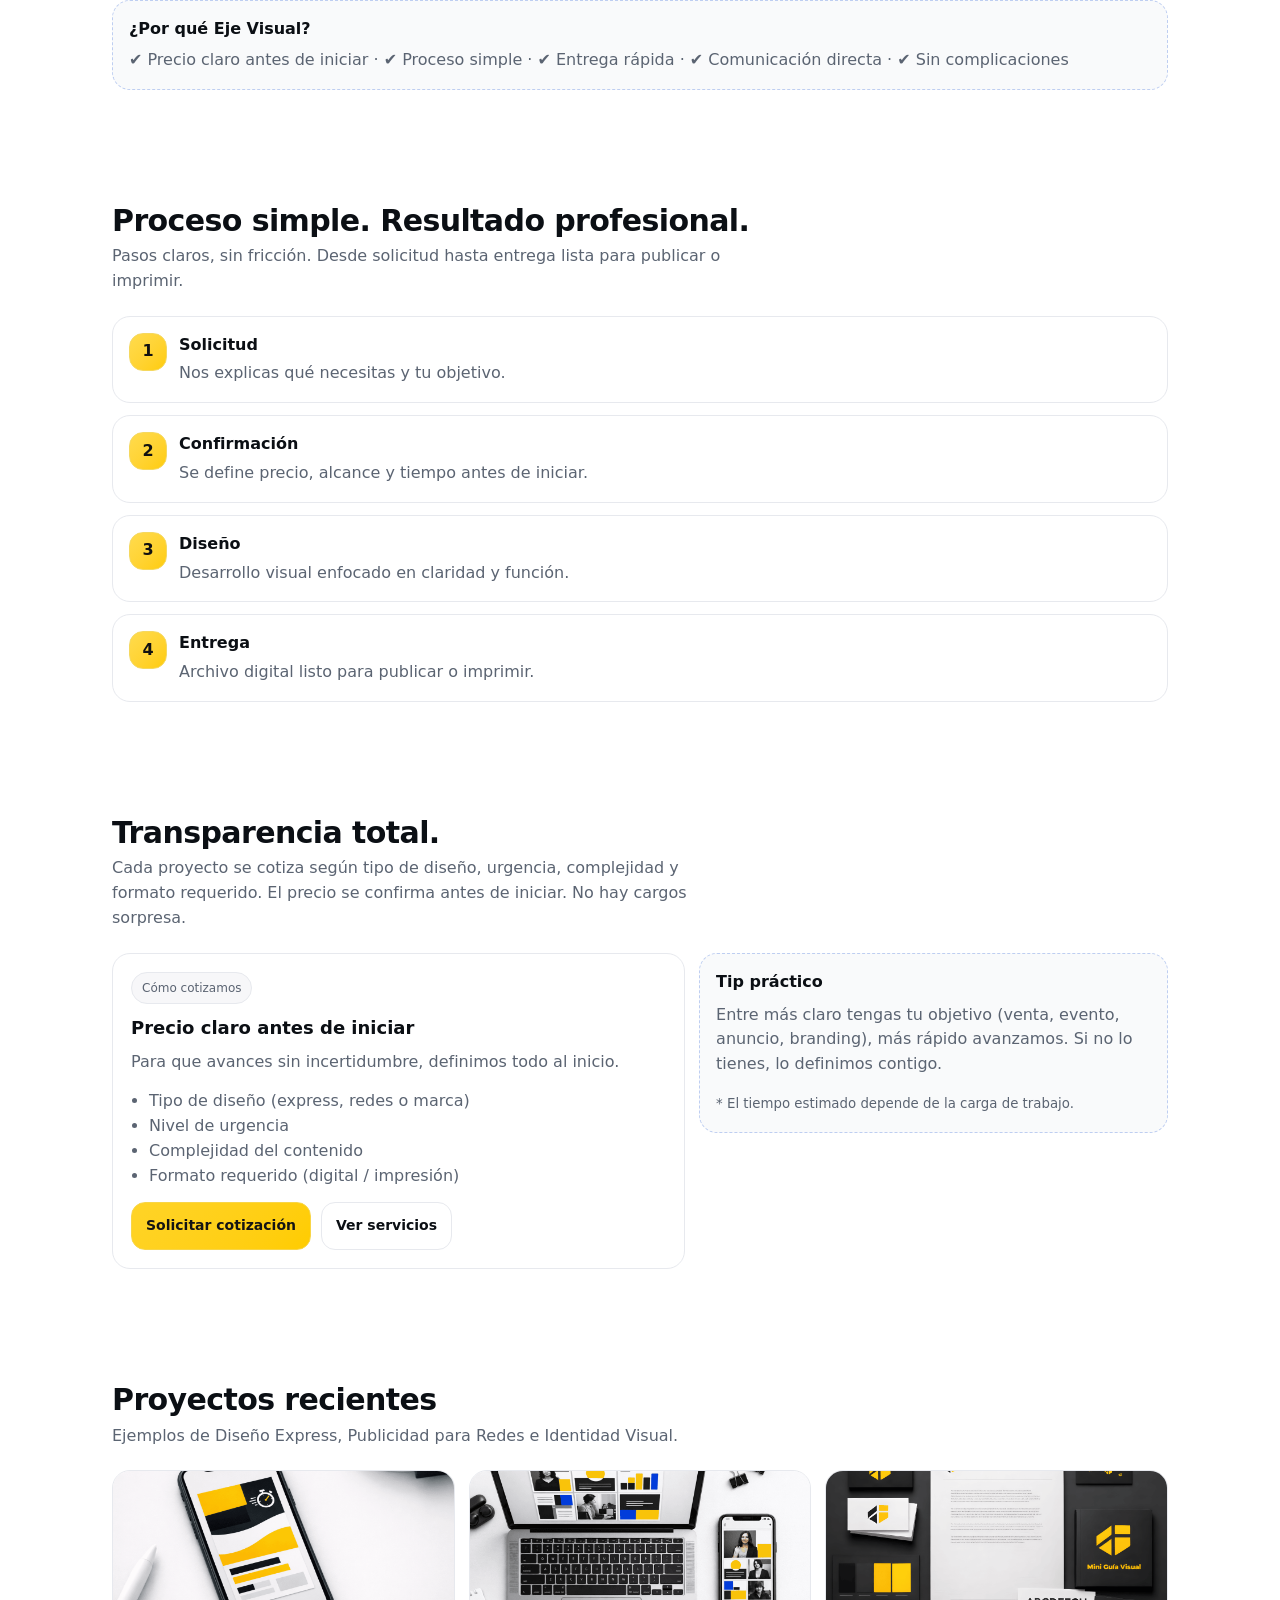
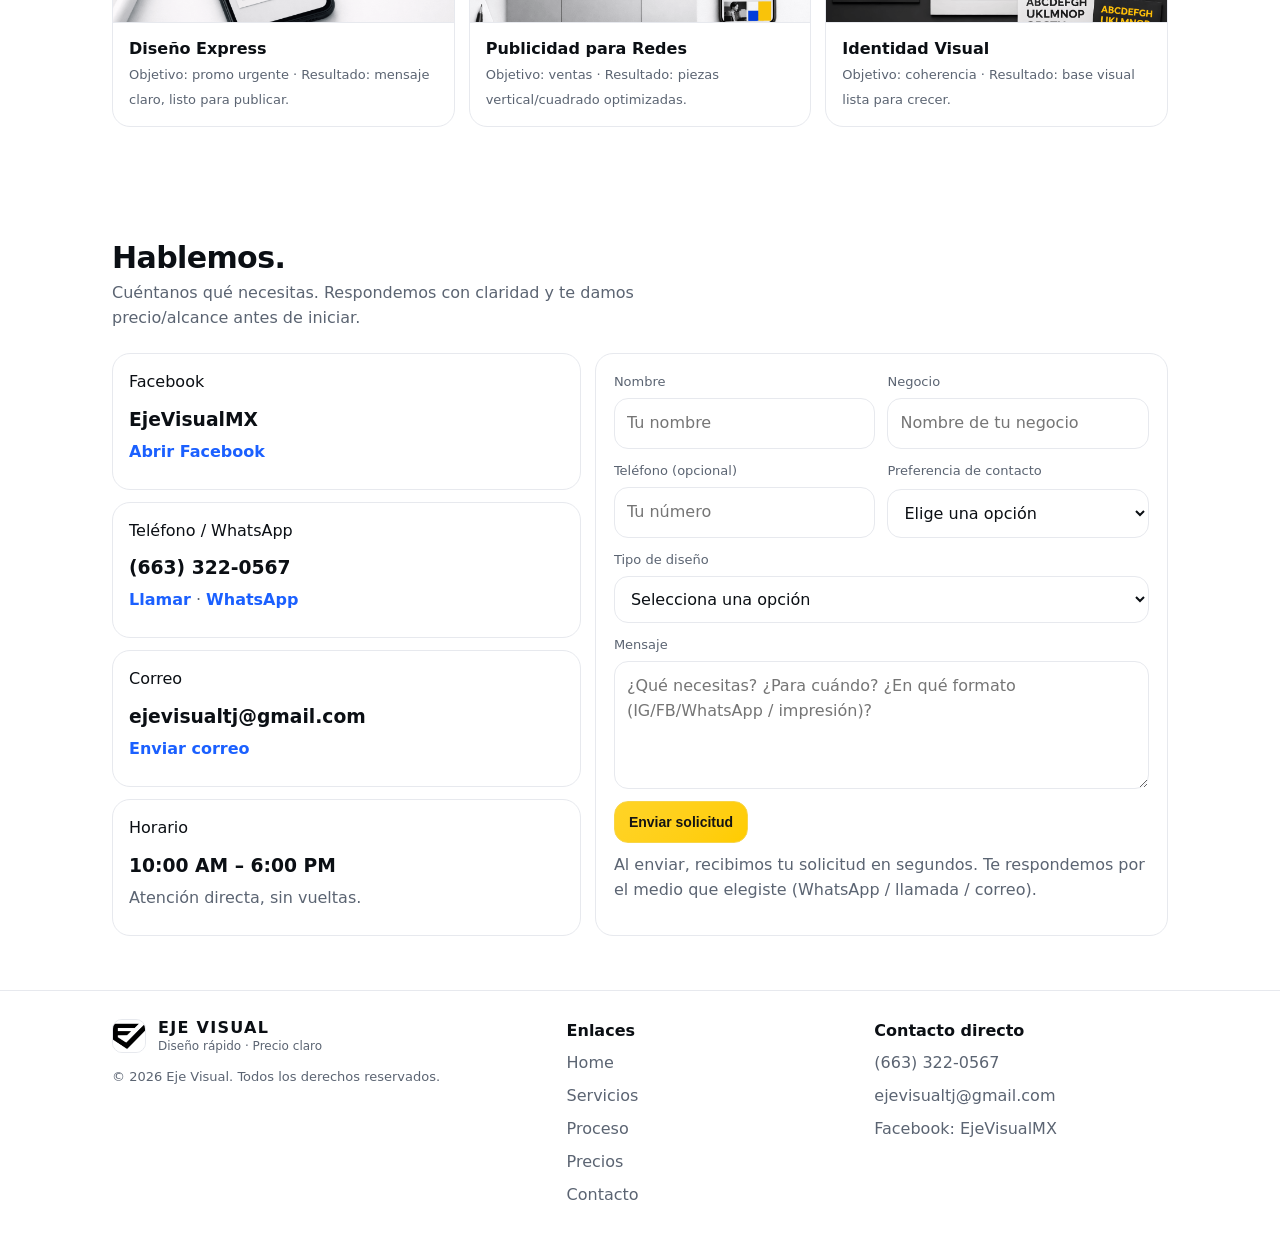
==== commit 08997046: "Update project description in index.html Removed placeholder text from project description." ====
--- a/index.html
+++ b/index.html
@@ -343,7 +343,7 @@
       <div class="section-title">
         <div>
           <h2>Proyectos recientes</h2>
-          <p>Ejemplos de Diseño Express, Publicidad para Redes e Identidad Visual. (Reemplaza estos ejemplos por tus trabajos reales.)</p>
+          <p>Ejemplos de Diseño Express, Publicidad para Redes e Identidad Visual.</p>
         </div>
       </div>
 
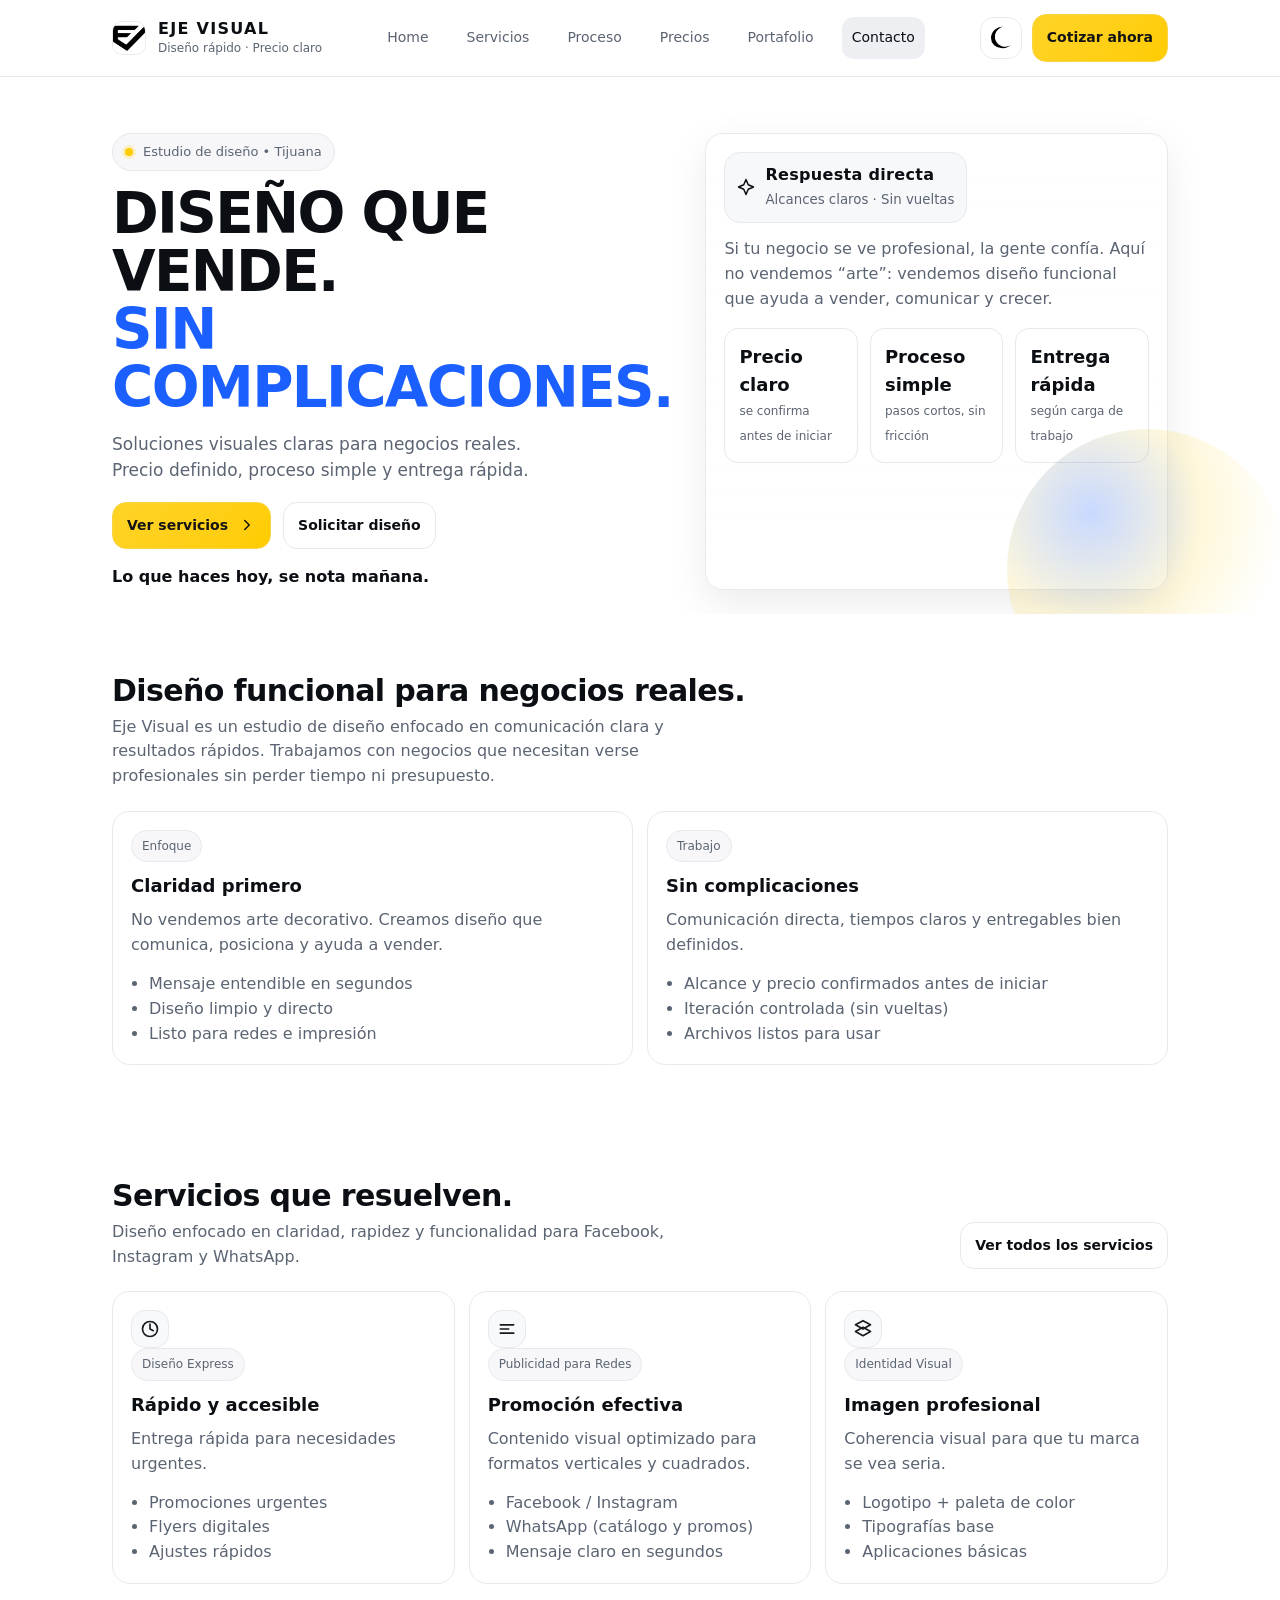
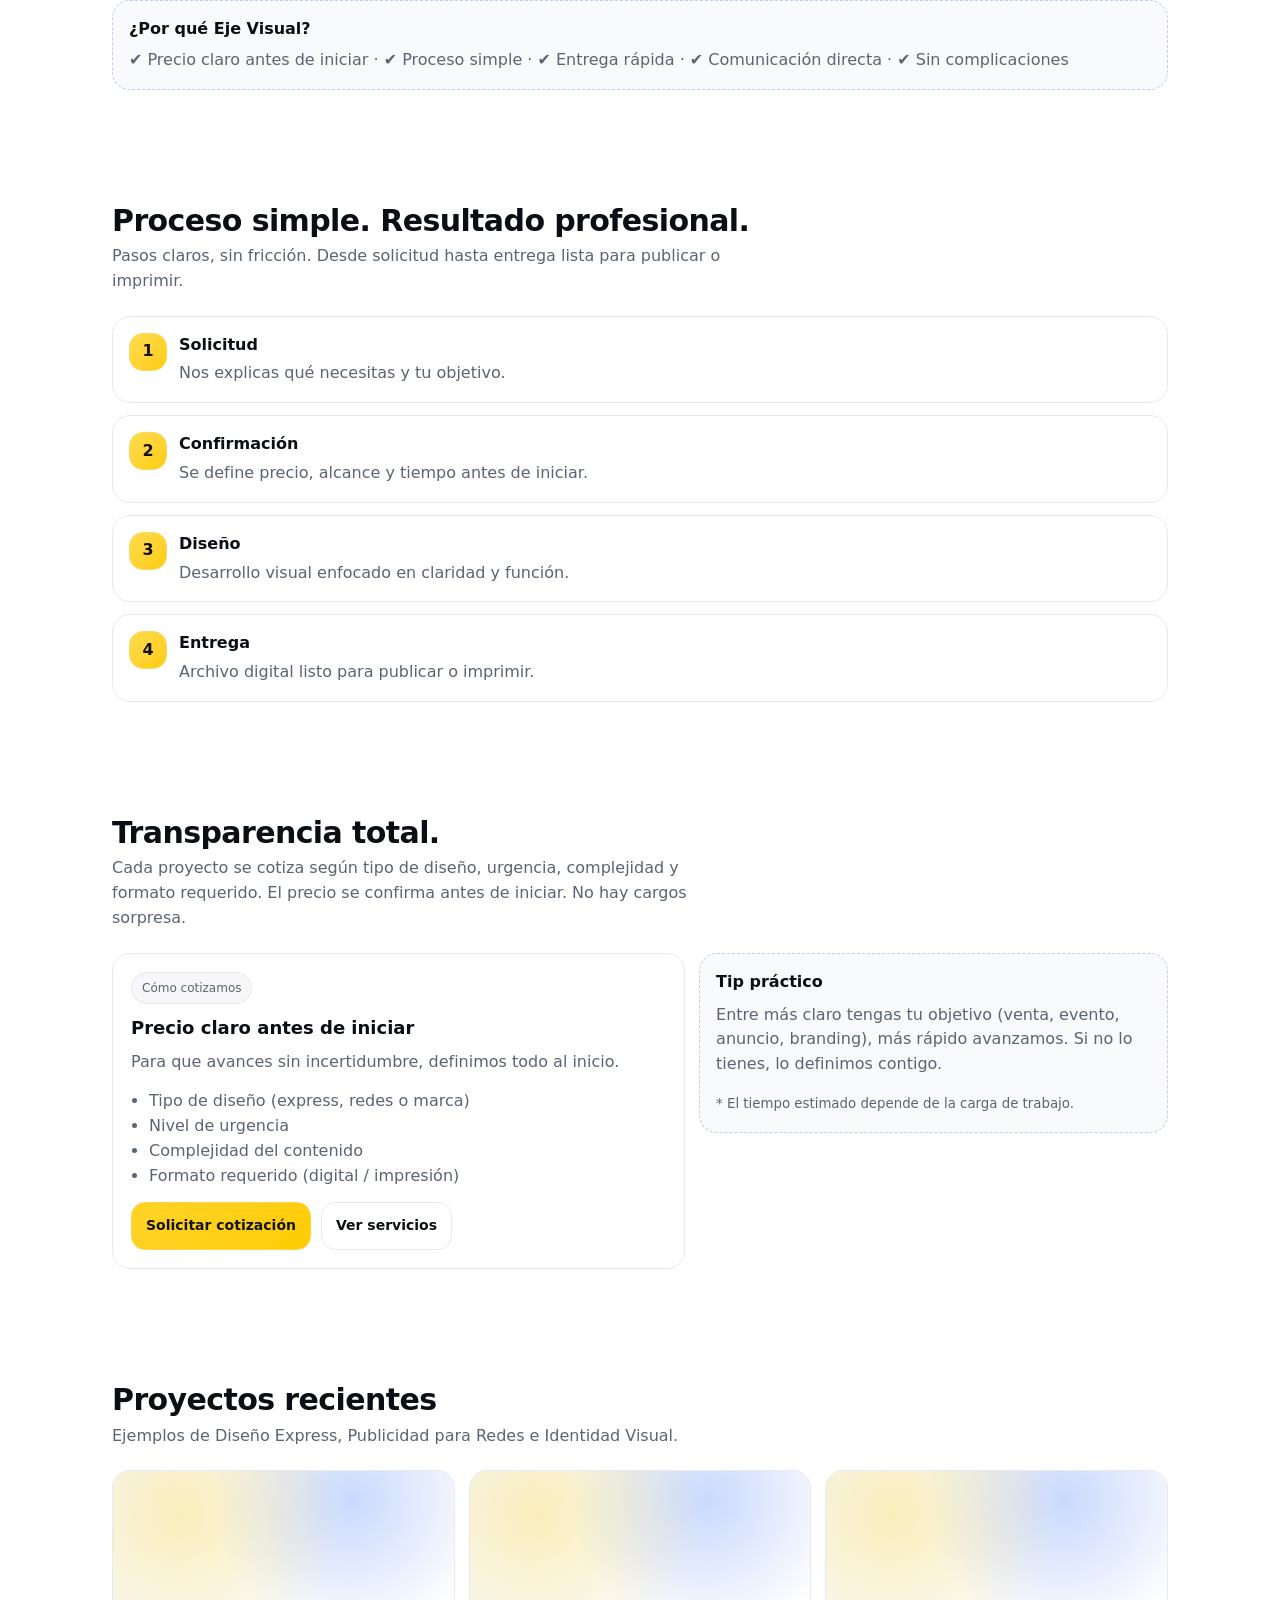
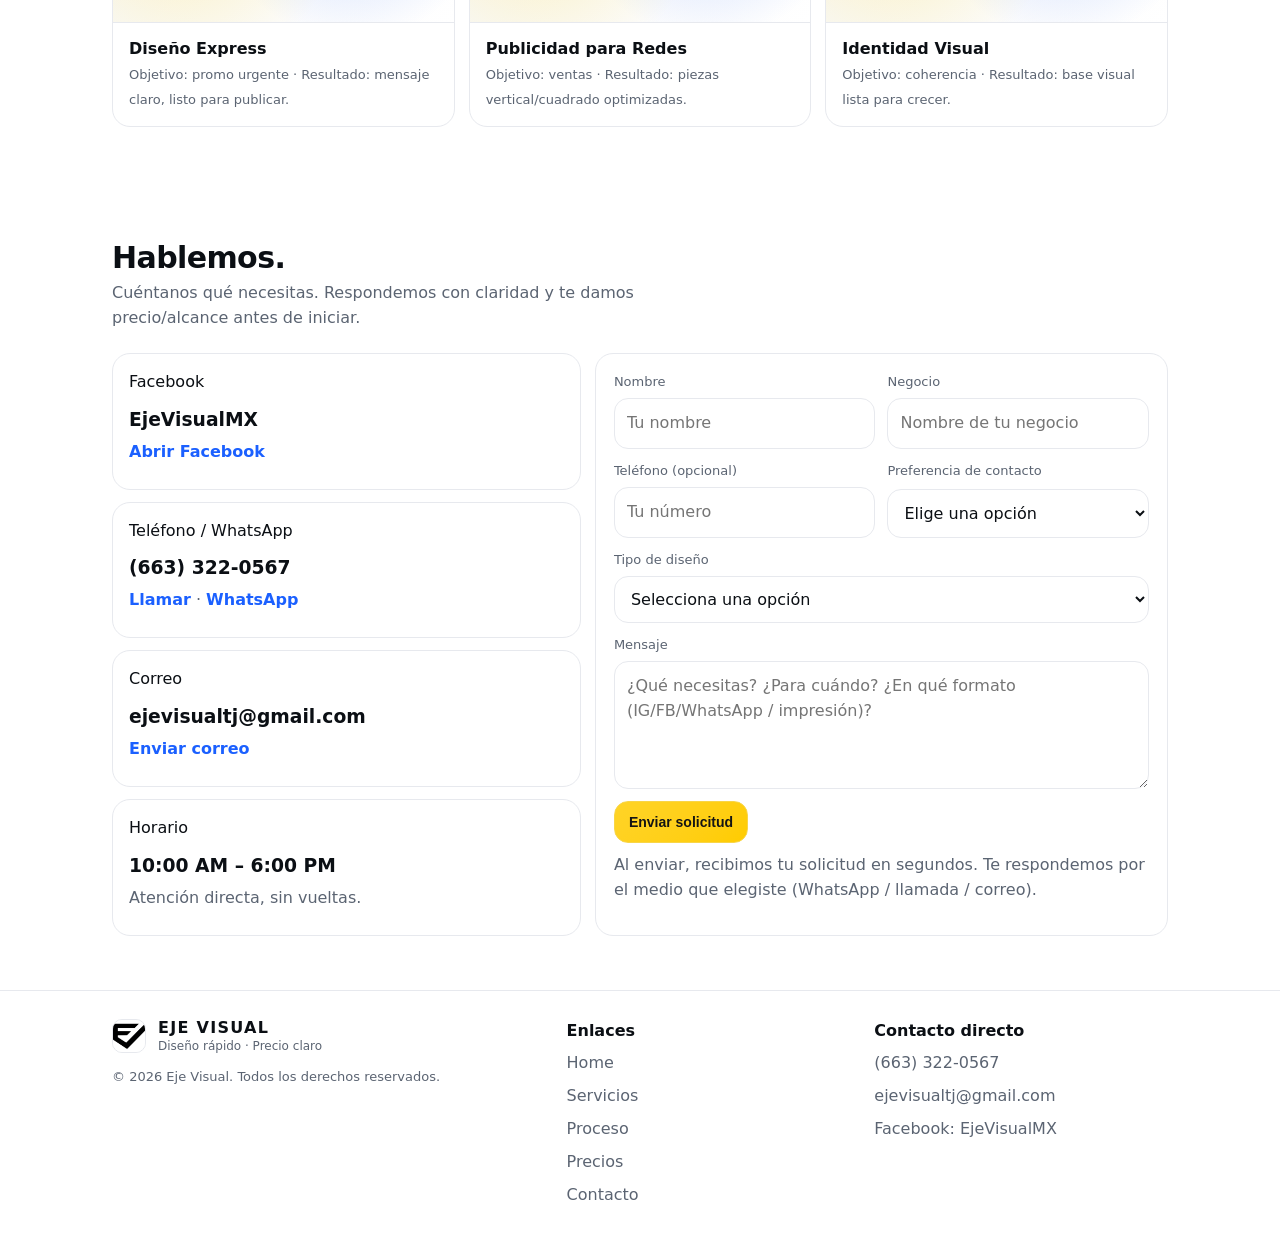
==== commit cb1d541f: "Improve HTML structure, reusable styles, canonical URL, and tracking" ====
--- a/index.html
+++ b/index.html
@@ -19,7 +19,7 @@
   <meta property="og:type" content="website" />
 
   <link rel="stylesheet" href="css/styles.css" />
-  <link rel="canonical" href="/" />
+  <link rel="canonical" href="https://www.ejevisual.mx/" />
   <meta property="og:image" content="assets/img/og-image.png" />
   <meta property="og:image:width" content="1200" />
   <meta property="og:image:height" content="630" />
@@ -58,7 +58,7 @@
             <span class="sr-only" id="themeLabel">Oscuro</span>
           </button>
 
-          <a class="btn primary" href="#contacto" data-scroll> Cotizar ahora </a>
+          <a class="btn primary" href="#contacto" data-scroll data-track="cta_header_quote"> Cotizar ahora </a>
 
           <button class="btn iconbtn hamburger" id="menuToggle" type="button" aria-label="Abrir menú" aria-expanded="false">
             <svg viewBox="0 0 24 24" fill="none" stroke="currentColor" stroke-width="2" aria-hidden="true">
@@ -92,13 +92,13 @@
           </p>
 
           <div class="cta">
-            <a class="btn primary" href="#servicios" data-scroll>
+            <a class="btn primary" href="#servicios" data-scroll data-track="cta_hero_services">
               <span>Ver servicios</span>
               <svg viewBox="0 0 24 24" width="18" height="18" fill="none" stroke="currentColor" stroke-width="2" aria-hidden="true">
                 <path stroke-linecap="round" stroke-linejoin="round" d="M9 18l6-6-6-6"/>
               </svg>
             </a>
-            <a class="btn" href="#contacto" data-scroll>Solicitar diseño</a>
+            <a class="btn" href="#contacto" data-scroll data-track="cta_hero_request">Solicitar diseño</a>
           </div>
 
           <div class="reinforce">Lo que haces hoy, se nota mañana.</div>
@@ -116,7 +116,7 @@
             </div>
           </div>
 
-          <p style="margin-top:14px" class="muted">
+          <p class="muted mt-14">
             Si tu negocio se ve profesional, la gente confía. Aquí no vendemos “arte”: vendemos diseño funcional que ayuda a vender, comunicar y crecer.
           </p>
 
@@ -240,9 +240,9 @@
         </article>
       </div>
 
-      <div style="margin-top:16px" class="note">
+      <div class="note mt-16">
         <b>¿Por qué Eje Visual?</b>
-        <div class="muted" style="margin-top:6px">
+        <div class="muted mt-6">
           ✔ Precio claro antes de iniciar · ✔ Proceso simple · ✔ Entrega rápida · ✔ Comunicación directa · ✔ Sin complicaciones
         </div>
       </div>
@@ -319,15 +319,15 @@
             <li>Complejidad del contenido</li>
             <li>Formato requerido (digital / impresión)</li>
           </ul>
-          <div style="margin-top:14px; display:flex; gap:10px; flex-wrap:wrap">
-            <a class="btn primary" href="#contacto" data-scroll>Solicitar cotización</a>
+          <div class="actions-row mt-14">
+            <a class="btn primary" href="#contacto" data-scroll data-track="cta_pricing_quote">Solicitar cotización</a>
             <a class="btn" href="#servicios" data-scroll>Ver servicios</a>
           </div>
         </div>
 
         <div class="note">
           <b>Tip práctico</b>
-          <p class="muted" style="margin-top:8px">
+          <p class="muted mt-8">
             Entre más claro tengas tu objetivo (venta, evento, anuncio, branding), más rápido avanzamos.
             Si no lo tienes, lo definimos contigo.
           </p>
@@ -349,7 +349,7 @@
 
       <div class="portfolio">
         <div class="work">
-          <div class="thumb" style="background-image:url('assets/img/portfolio/express.jpg');" aria-hidden="true"></div>
+          <div class="thumb thumb-express" aria-hidden="true"></div>
           <div class="body">
             <b>Diseño Express</b>
             <span>Objetivo: promo urgente · Resultado: mensaje claro, listo para publicar.</span>
@@ -357,7 +357,7 @@
         </div>
 
         <div class="work">
-          <div class="thumb" style="background-image:url('assets/img/portfolio/redes.jpg');" aria-hidden="true"></div>
+          <div class="thumb thumb-redes" aria-hidden="true"></div>
           <div class="body">
             <b>Publicidad para Redes</b>
             <span>Objetivo: ventas · Resultado: piezas vertical/cuadrado optimizadas.</span>
@@ -365,7 +365,7 @@
         </div>
 
         <div class="work">
-          <div class="thumb" style="background-image:url('assets/img/portfolio/identidad.jpg');" aria-hidden="true"></div>
+          <div class="thumb thumb-identidad" aria-hidden="true"></div>
           <div class="body">
             <b>Identidad Visual</b>
             <span>Objetivo: coherencia · Resultado: base visual lista para crecer.</span>
@@ -389,13 +389,13 @@
         <div class="contactcards">
           <div class="contactcard">
             <div class="tag">Facebook</div>
-            <h3 style="margin:10px 0 6px">EjeVisualMX</h3>
+            <h3 class="contactcard-title">EjeVisualMX</h3>
             <a href="https://www.facebook.com/EjeVisualMX" target="_blank" rel="noopener noreferrer">Abrir Facebook</a>
           </div>
 
           <div class="contactcard">
             <div class="tag">Teléfono / WhatsApp</div>
-            <h3 style="margin:10px 0 6px">(663) 322-0567</h3>
+            <h3 class="contactcard-title">(663) 322-0567</h3>
             <a href="tel:+526633220567">Llamar</a>
             <span class="muted"> · </span>
             <a href="https://wa.me/526633220567" target="_blank" rel="noopener noreferrer">WhatsApp</a>
@@ -403,18 +403,18 @@
 
           <div class="contactcard">
             <div class="tag">Correo</div>
-            <h3 style="margin:10px 0 6px">ejevisualtj@gmail.com</h3>
+            <h3 class="contactcard-title">ejevisualtj@gmail.com</h3>
             <a href="mailto:ejevisualtj@gmail.com">Enviar correo</a>
           </div>
 
           <div class="contactcard">
             <div class="tag">Horario</div>
-            <h3 style="margin:10px 0 6px">10:00 AM – 6:00 PM</h3>
+            <h3 class="contactcard-title">10:00 AM – 6:00 PM</h3>
             <div class="muted">Atención directa, sin vueltas.</div>
           </div>
         </div>
 
-        <form id="leadForm" aria-label="Formulario de solicitud" name="contact" method="POST" data-netlify="true" netlify-honeypot="bot-field" action="/gracias/">
+        <form id="leadForm" aria-label="Formulario de solicitud" name="contact" method="POST" data-netlify="true" netlify-honeypot="bot-field" action="/gracias/" data-track-submit="form_lead_submit">
           <input type="hidden" name="form-name" value="contact" />
           <p class="sr-only">
             <label>Si eres humano, deja este campo vacío: <input name="bot-field" /></label>
@@ -464,12 +464,11 @@
 
           <button class="btn primary" type="submit">Enviar solicitud</button>
 
-          <p class="muted" style="margin-top:10px">
+          <p class="muted mt-10">
             Al enviar, recibimos tu solicitud en segundos. Te respondemos por el medio que elegiste (WhatsApp / llamada / correo).
           </p>
         </form>
       </div>
-</div>
     </div>
   </section>
 
@@ -477,7 +476,7 @@
     <div class="container">
       <div class="footergrid">
         <div>
-          <div class="brand" style="min-width:auto">
+          <div class="brand brand-footer">
             <img src="assets/img/logo.png" alt="" aria-hidden="true" onerror="this.style.display='none'"/>
             <div class="title">
               <strong>EJE VISUAL</strong>
@@ -489,7 +488,7 @@
 
         <div>
           <h4>Enlaces</h4>
-          <div style="display:grid; gap:8px">
+          <div class="linklist">
             <a href="#home" data-scroll>Home</a>
             <a href="#servicios" data-scroll>Servicios</a>
             <a href="#proceso" data-scroll>Proceso</a>
@@ -500,7 +499,7 @@
 
         <div>
           <h4>Contacto directo</h4>
-          <div style="display:grid; gap:8px">
+          <div class="linklist">
             <a href="tel:+526633220567">(663) 322-0567</a>
             <a href="mailto:ejevisualtj@gmail.com">ejevisualtj@gmail.com</a>
             <a href="https://www.facebook.com/EjeVisualMX" target="_blank" rel="noopener noreferrer">Facebook: EjeVisualMX</a>
@@ -512,10 +511,5 @@
 
   <script src="js/main.js" defer></script>
 
-  <style>
-    /* small helper classes */
-    .sr-only{position:absolute;width:1px;height:1px;padding:0;margin:-1px;overflow:hidden;clip:rect(0,0,0,0);white-space:nowrap;border:0}
-    #toast.show{display:block}
-  </style>
 </body>
 </html>
--- a/css/styles.css
+++ b/css/styles.css
@@ -40,6 +40,7 @@
 p{margin:0 0 14px}
 small{color:var(--muted)}
 .container{max-width:var(--max); margin:0 auto; padding:0 22px}
+.sr-only{position:absolute;width:1px;height:1px;padding:0;margin:-1px;overflow:hidden;clip:rect(0,0,0,0);white-space:nowrap;border:0}
 .skip{
   position:absolute; left:-999px; top:auto; width:1px; height:1px; overflow:hidden;
 }
@@ -63,6 +64,7 @@
   display:flex; align-items:center; gap:12px;
   min-width: 180px;
 }
+.brand-footer{min-width:auto}
 .brand img{
   width:34px; height:34px; border-radius:10px;
   object-fit:contain;
@@ -344,6 +346,9 @@
 background-position: center;
 background-repeat: no-repeat;
 }
+.thumb-express{background-image:url('../assets/img/portfolio/express.jpg')}
+.thumb-redes{background-image:url('../assets/img/portfolio/redes.jpg')}
+.thumb-identidad{background-image:url('../assets/img/portfolio/identidad.jpg')}
 .work .body{padding:14px 16px}
 .work .body b{display:block}
 .work .body span{color:var(--muted); font-size:13px}
@@ -366,6 +371,7 @@
   color: var(--accent2);
   font-weight: 700;
 }
+.contactcard-title{margin:10px 0 6px}
 form{
   border:1px solid var(--border);
   border-radius: var(--radius);
@@ -413,6 +419,18 @@
   color: var(--muted);
   font-size: 13px;
 }
+
+.linklist{display:grid; gap:8px}
+.actions-row{display:flex; gap:10px; flex-wrap:wrap}
+.thanks-hero{padding-top:46px}
+.thanks-panel{max-width:820px}
+.thanks-title{margin-top:18px; font-size: clamp(28px, 3.4vw, 44px); line-height:1.08}
+.thanks-lead{font-size:16px; max-width:64ch}
+.mt-6{margin-top:6px}
+.mt-8{margin-top:8px}
+.mt-10{margin-top:10px}
+.mt-14{margin-top:14px}
+.mt-16{margin-top:16px}
 
 /* responsive */
 @media (max-width: 980px){
--- a/css/styles.css
+++ b/css/styles.css
@@ -40,6 +40,7 @@
 p{margin:0 0 14px}
 small{color:var(--muted)}
 .container{max-width:var(--max); margin:0 auto; padding:0 22px}
+.sr-only{position:absolute;width:1px;height:1px;padding:0;margin:-1px;overflow:hidden;clip:rect(0,0,0,0);white-space:nowrap;border:0}
 .skip{
   position:absolute; left:-999px; top:auto; width:1px; height:1px; overflow:hidden;
 }
@@ -63,6 +64,7 @@
   display:flex; align-items:center; gap:12px;
   min-width: 180px;
 }
+.brand-footer{min-width:auto}
 .brand img{
   width:34px; height:34px; border-radius:10px;
   object-fit:contain;
@@ -344,6 +346,9 @@
 background-position: center;
 background-repeat: no-repeat;
 }
+.thumb-express{background-image:url('../assets/img/portfolio/express.jpg')}
+.thumb-redes{background-image:url('../assets/img/portfolio/redes.jpg')}
+.thumb-identidad{background-image:url('../assets/img/portfolio/identidad.jpg')}
 .work .body{padding:14px 16px}
 .work .body b{display:block}
 .work .body span{color:var(--muted); font-size:13px}
@@ -366,6 +371,7 @@
   color: var(--accent2);
   font-weight: 700;
 }
+.contactcard-title{margin:10px 0 6px}
 form{
   border:1px solid var(--border);
   border-radius: var(--radius);
@@ -413,6 +419,18 @@
   color: var(--muted);
   font-size: 13px;
 }
+
+.linklist{display:grid; gap:8px}
+.actions-row{display:flex; gap:10px; flex-wrap:wrap}
+.thanks-hero{padding-top:46px}
+.thanks-panel{max-width:820px}
+.thanks-title{margin-top:18px; font-size: clamp(28px, 3.4vw, 44px); line-height:1.08}
+.thanks-lead{font-size:16px; max-width:64ch}
+.mt-6{margin-top:6px}
+.mt-8{margin-top:8px}
+.mt-10{margin-top:10px}
+.mt-14{margin-top:14px}
+.mt-16{margin-top:16px}
 
 /* responsive */
 @media (max-width: 980px){
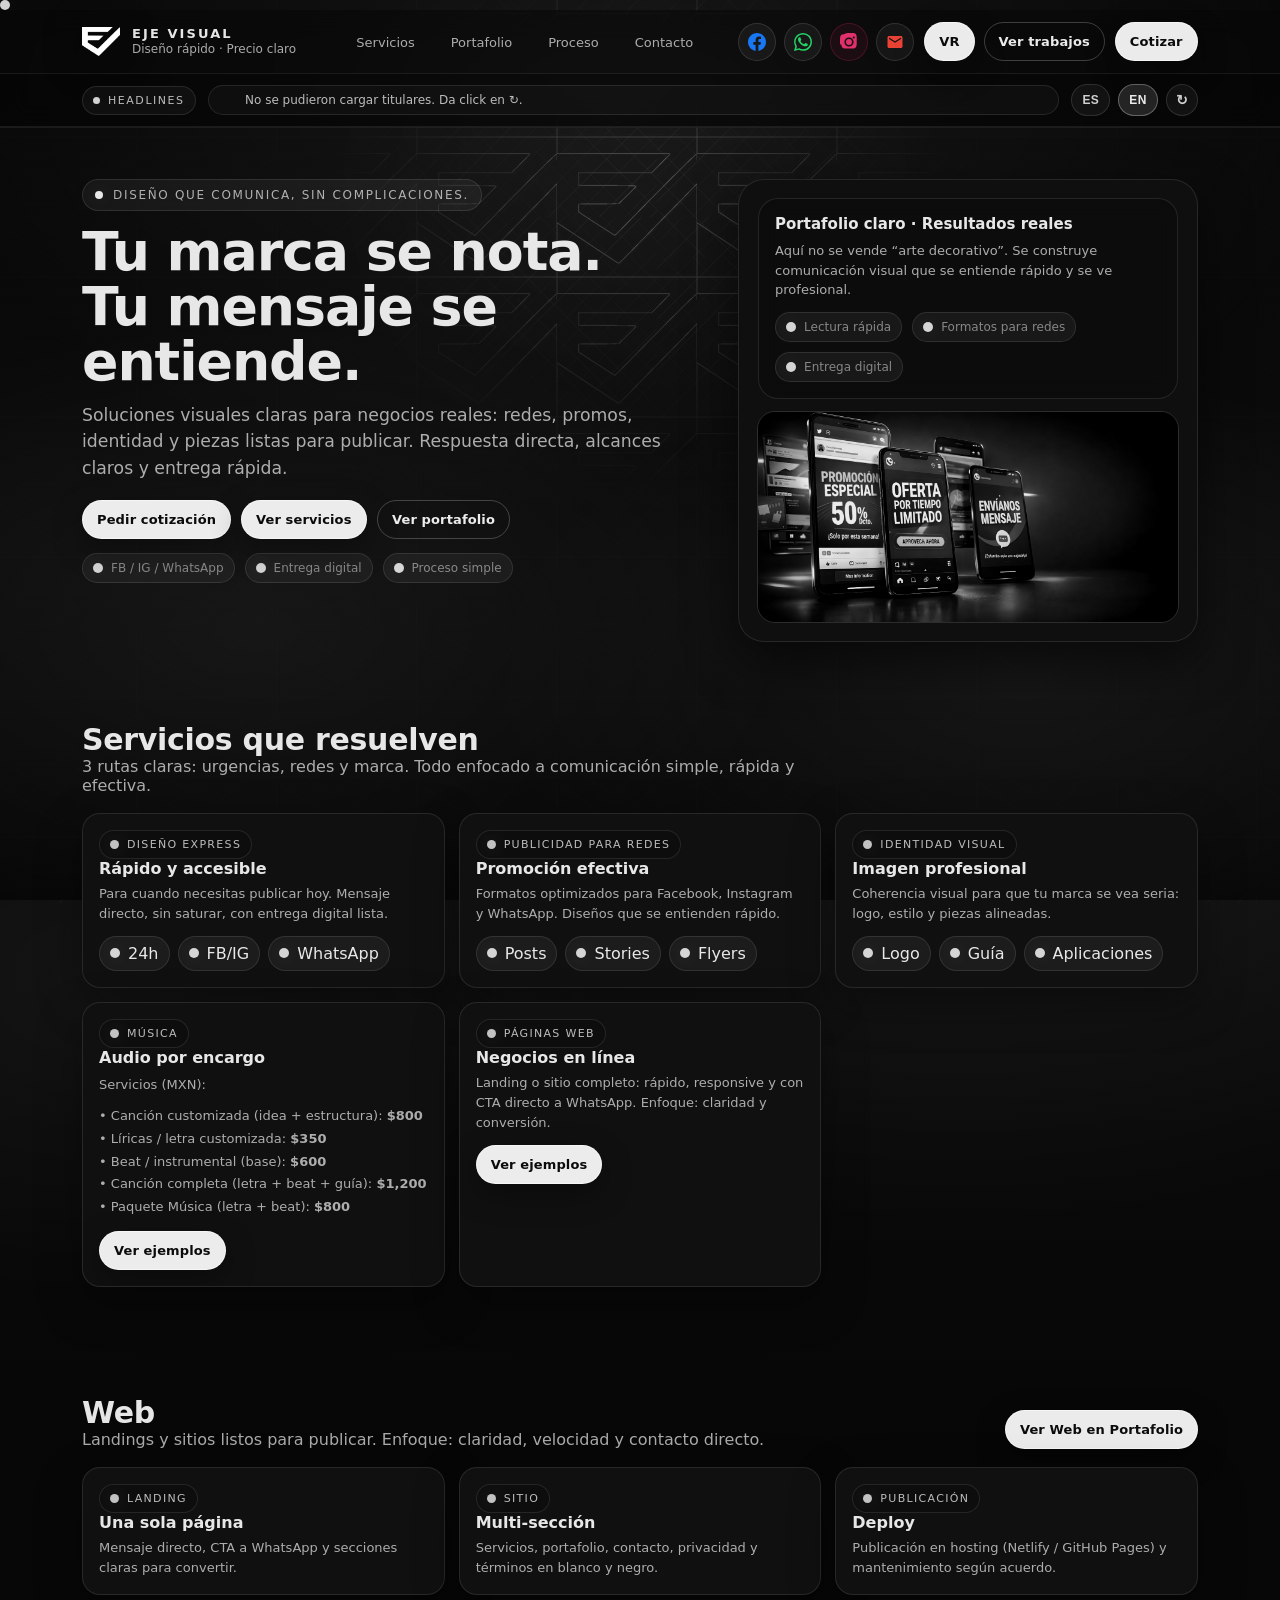
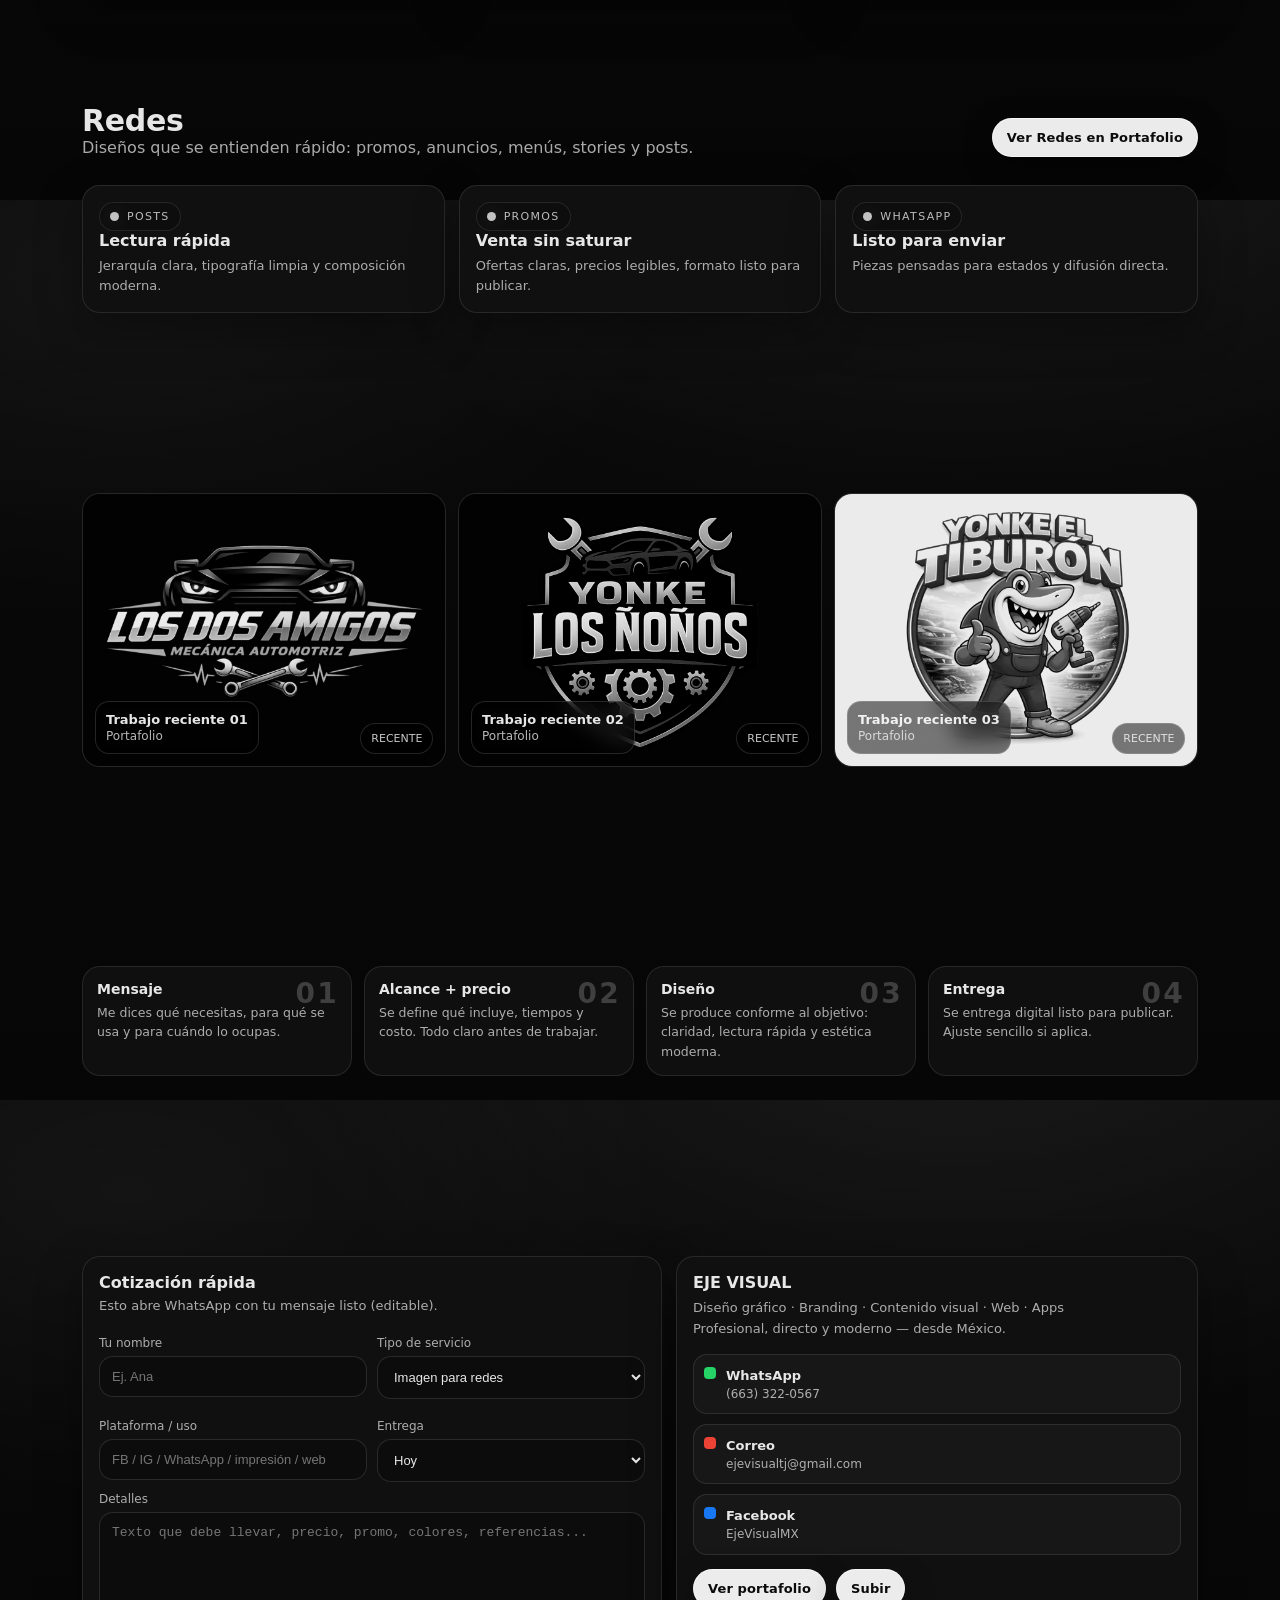
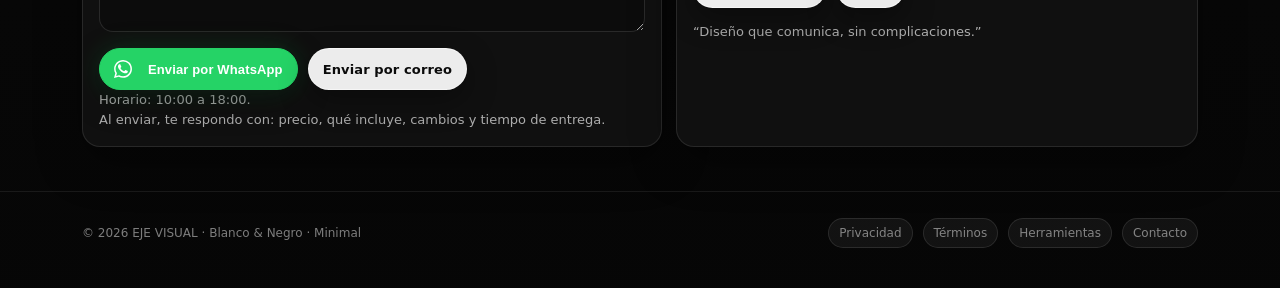
==== commit 3bd58c2c: "Add files via upload" ====
--- a/index.html
+++ b/index.html
@@ -1,515 +1,532 @@
 <!doctype html>
-<html lang="es" data-theme="light">
+<html lang="es-MX">
 <head>
   <meta charset="utf-8" />
   <meta name="viewport" content="width=device-width, initial-scale=1" />
-  <meta name="description" content="EJE VISUAL — Diseño rápido · Precio claro. Soluciones visuales claras para negocios reales. Precio definido, proceso simple y entrega rápida." />
-  <meta name="theme-color" content="#0B0F14" />
-
-  <title>EJE VISUAL — Diseño rápido · Precio claro</title>
-
-  <!-- Favicons -->
-  <link rel="icon" href="assets/favicon/favicon.ico" />
-  <link rel="apple-touch-icon" href="assets/favicon/favicon-180x180.png" />
-  <link rel="manifest" href="assets/favicon/site.webmanifest" />
-
-  <!-- Social -->
-  <meta property="og:title" content="EJE VISUAL — Diseño rápido · Precio claro" />
-  <meta property="og:description" content="Diseño que vende. Sin complicaciones. Soluciones visuales claras para negocios reales." />
-  <meta property="og:type" content="website" />
-
-  <link rel="stylesheet" href="css/styles.css" />
-  <link rel="canonical" href="https://www.ejevisual.mx/" />
-  <meta property="og:image" content="assets/img/og-image.png" />
-  <meta property="og:image:width" content="1200" />
-  <meta property="og:image:height" content="630" />
-  <meta name="twitter:card" content="summary_large_image" />
-  <meta name="twitter:image" content="assets/img/og-image.png" />
-  <link rel="preload" href="css/styles.css" as="style" />
-  <script type="application/ld+json">{"@context": "https://schema.org", "@type": "ProfessionalService", "name": "EJE VISUAL", "description": "Diseño rápido · Precio claro. Soluciones visuales claras para negocios reales.", "telephone": "+52 663 322 0567", "email": "ejevisualtj@gmail.com", "sameAs": ["https://www.facebook.com/EjeVisualMX"], "areaServed": "Tijuana, Baja California, MX", "openingHours": ["Mo-Su 10:00-18:00"]}</script>
+  <meta name="theme-color" content="#0b0b0b" />
+  <title>EJE VISUAL — Diseño rápido. Precio claro.</title>
+  <link rel="icon" href="favicon.ico" sizes="any">
+  <link rel="icon" type="image/png" href="favicon.png">
+  <link rel="apple-touch-icon" href="favicon.png">
+  <link rel="stylesheet" href="assets/app.css">
 </head>
-
 <body>
-  <a class="skip" href="#home">Saltar al contenido</a>
+  <div class="bg-reveal" aria-hidden="true"><div class="emboss"></div><div class="tileGlow"></div><div class="spark"></div></div><div class="spark"></div></div></div>
 
   <header>
-    <div class="container">
-      <nav class="nav" aria-label="Navegación principal">
-        <a class="brand" href="#home" data-scroll>
-          <img src="assets/img/logo.png" alt="Logo EJE VISUAL" onerror="this.style.display='none'" />
-          <div class="title">
+    <div class="wrap">
+      <div class="nav">
+        <a class="brand" href="index.html" aria-label="EJE VISUAL">
+          <img src="assets/logo.png" alt="Logo EJE VISUAL" onerror="this.style.display='none'">
+          <div class="btxt">
             <strong>EJE VISUAL</strong>
             <span>Diseño rápido · Precio claro</span>
           </div>
         </a>
 
-        <div class="navlinks" role="navigation" aria-label="Secciones">
-          <a href="#home" data-nav data-scroll>Home</a>
-          <a href="#servicios" data-nav data-scroll>Servicios</a>
-          <a href="#proceso" data-nav data-scroll>Proceso</a>
-          <a href="#precios" data-nav data-scroll>Precios</a>
-          <a href="#portafolio" data-nav data-scroll>Portafolio</a>
-          <a href="#contacto" data-nav data-scroll>Contacto</a>
-        </div>
-
-        <div class="actions">
-          <button class="btn iconbtn ghost" id="themeToggle" type="button" aria-label="Cambiar tema">
-            <svg id="themeIcon" viewBox="0 0 24 24" fill="currentColor" aria-hidden="true"></svg>
-            <span class="sr-only" id="themeLabel">Oscuro</span>
-          </button>
-
-          <a class="btn primary" href="#contacto" data-scroll data-track="cta_header_quote"> Cotizar ahora </a>
-
-          <button class="btn iconbtn hamburger" id="menuToggle" type="button" aria-label="Abrir menú" aria-expanded="false">
-            <svg viewBox="0 0 24 24" fill="none" stroke="currentColor" stroke-width="2" aria-hidden="true">
-              <path stroke-linecap="round" d="M4 7h16M4 12h16M4 17h16"/>
-            </svg>
-          </button>
-        </div>
-      </nav>
-
-      <div class="mobilemenu" id="mobileMenu" aria-label="Menú móvil">
-        <a href="#home" data-nav data-scroll>Home</a>
-        <a href="#servicios" data-nav data-scroll>Servicios</a>
-        <a href="#proceso" data-nav data-scroll>Proceso</a>
-        <a href="#precios" data-nav data-scroll>Precios</a>
-        <a href="#portafolio" data-nav data-scroll>Portafolio</a>
-        <a href="#contacto" data-nav data-scroll>Contacto</a>
-      </div>
-    </div>
-  </header>
-
-  <!-- HOME -->
-  <main id="home" class="hero">
-    <div class="container">
-      <div class="grid">
-        <div>
-          <div class="kicker"><span class="dot" aria-hidden="true"></span> Estudio de diseño • Tijuana</div>
-          <h1>DISEÑO QUE VENDE.<br/> <span class="accent">SIN COMPLICACIONES.</span></h1>
-          <p class="lead">
-            Soluciones visuales claras para negocios reales.<br/>
-            Precio definido, proceso simple y entrega rápida.
-          </p>
-
-          <div class="cta">
-            <a class="btn primary" href="#servicios" data-scroll data-track="cta_hero_services">
-              <span>Ver servicios</span>
-              <svg viewBox="0 0 24 24" width="18" height="18" fill="none" stroke="currentColor" stroke-width="2" aria-hidden="true">
-                <path stroke-linecap="round" stroke-linejoin="round" d="M9 18l6-6-6-6"/>
+        
+        <nav aria-label="Navegación principal">
+          <ul>
+            <li><a href="index.html#servicios">Servicios</a></li>
+            <li><a href="portfolio.html">Portafolio</a></li>
+            <li><a href="index.html#proceso">Proceso</a></li>
+            <li><a href="index.html#contacto">Contacto</a></li>
+          </ul>
+        </nav>
+
+        <div class="nav-cta">
+          <div class="socials" aria-label="Redes sociales">
+            <a class="iconbtn fb" href="https://www.facebook.com/EjeVisualMX" target="_blank" rel="noopener" aria-label="Facebook">
+              <svg class="ico" viewBox="0 0 24 24" aria-hidden="true">
+                <path d="M24 12.073c0-6.627-5.373-12-12-12S0 5.446 0 12.073c0 5.99 4.388 10.954 10.125 11.854v-8.385H7.078v-3.47h3.047V9.43c0-3.007 1.792-4.669 4.533-4.669 1.312 0 2.686.235 2.686.235v2.953h-1.514c-1.491 0-1.956.925-1.956 1.874v2.25h3.328l-.532 3.47h-2.796v8.385C19.612 23.027 24 18.062 24 12.073z"/>
               </svg>
             </a>
-            <a class="btn" href="#contacto" data-scroll data-track="cta_hero_request">Solicitar diseño</a>
-          </div>
-
-          <div class="reinforce">Lo que haces hoy, se nota mañana.</div>
-        </div>
-
-        <aside class="panel" aria-label="Resumen rápido">
-          <div class="orb" aria-hidden="true"></div>
-          <div class="badge">
-            <svg viewBox="0 0 24 24" width="18" height="18" fill="none" stroke="currentColor" stroke-width="2" aria-hidden="true">
-              <path stroke-linecap="round" stroke-linejoin="round" d="M12 2l3 7 7 3-7 3-3 7-3-7-7-3 7-3 3-7z"/>
-            </svg>
-            <div>
-              <b>Respuesta directa</b><br/>
-              <small>Alcances claros · Sin vueltas</small>
-            </div>
-          </div>
-
-          <p class="muted mt-14">
-            Si tu negocio se ve profesional, la gente confía. Aquí no vendemos “arte”: vendemos diseño funcional que ayuda a vender, comunicar y crecer.
+            <a class="iconbtn wa" href="https://wa.me/526633220567" target="_blank" rel="noopener" aria-label="WhatsApp">
+              <svg class="ico" viewBox="0 0 24 24" aria-hidden="true">
+                <path d="M20.52 3.48A11.78 11.78 0 0 0 12.06 0C5.49 0 .16 5.33.16 11.9c0 2.09.55 4.12 1.6 5.92L0 24l6.33-1.66a11.86 11.86 0 0 0 5.73 1.46h.01c6.57 0 11.9-5.33 11.9-11.9 0-3.18-1.24-6.16-3.45-8.42zM12.07 21.82h-.01a9.9 9.9 0 0 1-5.05-1.39l-.36-.21-3.75.98 1-3.66-.23-.38A9.86 9.86 0 0 1 2.1 11.9C2.1 6.42 6.58 1.94 12.06 1.94a9.86 9.86 0 0 1 6.98 2.89 9.83 9.83 0 0 1 2.9 7c0 5.48-4.48 9.99-9.87 9.99zm5.74-7.43c-.32-.16-1.9-.94-2.2-1.05-.3-.11-.52-.16-.74.16-.21.32-.85 1.05-1.04 1.27-.19.21-.38.24-.7.08-.32-.16-1.36-.5-2.6-1.6-.96-.86-1.61-1.92-1.8-2.24-.19-.32-.02-.49.14-.65.14-.14.32-.38.48-.56.16-.19.21-.32.32-.53.11-.21.05-.4-.03-.56-.08-.16-.74-1.79-1.01-2.46-.27-.65-.55-.56-.74-.57h-.63c-.21 0-.56.08-.85.4-.29.32-1.12 1.09-1.12 2.66 0 1.57 1.15 3.1 1.31 3.31.16.21 2.27 3.46 5.5 4.86.77.33 1.37.53 1.84.68.77.24 1.47.2 2.02.12.62-.09 1.9-.78 2.17-1.53.27-.75.27-1.39.19-1.53-.08-.13-.3-.21-.62-.37z"/>
+              </svg>
+            </a>
+            <a class="iconbtn ig" href="https://www.instagram.com/ejevisualtj/" target="_blank" rel="noopener" aria-label="Instagram">
+              <svg class="ico" viewBox="0 0 24 24" aria-hidden="true">
+                <path d="M12 0c3.259 0 3.667.012 4.947.071 1.17.054 1.97.24 2.43.403.62.226 1.063.496 1.53.963.467.467.737.91.963 1.53.163.46.349 1.26.403 2.43.059 1.28.071 1.688.071 4.947s-.012 3.667-.071 4.947c-.054 1.17-.24 1.97-.403 2.43-.226.62-.496 1.063-.963 1.53-.467.467-.91.737-1.53.963-.46.163-1.26.349-2.43.403-1.28.059-1.688.071-4.947.071s-3.667-.012-4.947-.071c-1.17-.054-1.97-.24-2.43-.403-.62-.226-1.063-.496-1.53-.963-.467-.467-.737-.91-.963-1.53-.163-.46-.349-1.26-.403-2.43C.012 15.667 0 15.259 0 12s.012-3.667.071-4.947c.054-1.17.24-1.97.403-2.43.226-.62.496-1.063.963-1.53.467-.467.91-.737 1.53-.963.46-.163 1.26-.349 2.43-.403C8.333.012 8.741 0 12 0zm0 5.838A6.162 6.162 0 1 0 18.162 12 6.155 6.155 0 0 0 12 5.838zm0 10.154A3.992 3.992 0 1 1 15.992 12 3.996 3.996 0 0 1 12 15.992zM18.406 4.594a1.44 1.44 0 1 0 1.44 1.44 1.44 1.44 0 0 0-1.44-1.44z"/>
+              </svg>
+            </a>
+
+            <a class="iconbtn mail" href="mailto:ejevisualtj@gmail.com" aria-label="Correo">
+              <svg class="ico" viewBox="0 0 24 24" aria-hidden="true">
+                <path d="M20 4H4c-1.1 0-2 .9-2 2v12c0 1.1.9 2 2 2h16c1.1 0 2-.9 2-2V6c0-1.1-.9-2-2-2zm0 4-8 5-8-5V6l8 5 8-5v2z"/>
+              </svg>
+            </a>
+
+          </div>
+
+          <a class="btn" href="vr.html">VR</a>
+          <a class="btn ghost" href="portfolio.html">Ver trabajos</a>
+          <a class="btn primary" data-magnet href="index.html#contacto">Cotizar</a>
+
+          <button class="hamb" id="hamb" aria-label="Abrir menú">
+            <span></span><span></span><span></span>
+          </button>
+        </div>
+      </div>
+
+      
+      
+      <div class="mnav" id="mnav">
+        <a href="index.html#servicios">Servicios</a>
+        <a href="portfolio.html">Portafolio</a>
+        <a href="index.html#proceso">Proceso</a>
+        <a href="index.html#contacto">Contacto</a>
+      </div>
+    </div>
+
+    
+    <div class="ticker" aria-label="Headlines (ticker)">
+      <div class="wrap">
+        <div class="tickerRow">
+          <div class="tLabel"><span class="tDot"></span> HEADLINES</div>
+
+          <div class="tMarquee" role="region" aria-label="Titulares">
+            <div class="tTrack" id="tTrack">
+              <span style="padding-left:18px; color:rgba(255,255,255,.70); font-size:12px;">Cargando titulares…</span>
+            </div>
+          </div>
+
+          <div class="tControls" aria-label="Controles de ticker">
+            <button class="tBtn on" id="btnES" title="Español">ES</button>
+            <button class="tBtn" id="btnEN" title="English">EN</button>
+            <button class="tBtn icon" id="btnRef" title="Refrescar">↻</button>
+          </div>
+        </div>
+      </div>
+    </div>
+
+  </header>
+
+<main>
+
+  <section class="hero">
+    <div class="wrap">
+      <div class="hero-grid">
+        <div class="reveal on">
+          <div class="kicker"><span class="dot"></span> Diseño que comunica, sin complicaciones.</div>
+          <h1>Tu marca se nota.<br/>Tu mensaje se entiende.</h1>
+          <p class="lead">
+            Soluciones visuales claras para negocios reales: redes, promos, identidad y piezas listas para publicar.
+            Respuesta directa, alcances claros y entrega rápida.
           </p>
 
-          <div class="statgrid" aria-label="Puntos clave">
-            <div class="stat">
-              <strong>Precio claro</strong>
-              <span>se confirma antes de iniciar</span>
-            </div>
-            <div class="stat">
-              <strong>Proceso simple</strong>
-              <span>pasos cortos, sin fricción</span>
-            </div>
-            <div class="stat">
-              <strong>Entrega rápida</strong>
-              <span>según carga de trabajo</span>
-            </div>
+          <div class="hero-actions">
+            <a class="btn primary" data-magnet href="#contacto">Pedir cotización</a>
+            <a class="btn" href="#servicios">Ver servicios</a>
+            <a class="btn ghost" href="portfolio.html">Ver portafolio</a>
+          </div>
+
+          <div class="mini" role="list">
+            <span class="pill" role="listitem"><span class="spark"></span> FB / IG / WhatsApp</span>
+            <span class="pill" role="listitem"><span class="spark"></span> Entrega digital</span>
+            <span class="pill" role="listitem"><span class="spark"></span> Proceso simple</span>
+          </div>
+        </div>
+
+        <div class="hero-card reveal on delay1" style="background-image:url(\'assets/examples/hero-tijuana.jpg\');">
+          <div class="hero-badge">
+            <h3>Portafolio claro · Resultados reales</h3>
+            <p>
+              Aquí no se vende “arte decorativo”. Se construye comunicación visual que se entiende rápido y se ve profesional.
+            </p>
+            <div class="small">
+              <span class="pill"><span class="spark"></span> Lectura rápida</span>
+              <span class="pill"><span class="spark"></span> Formatos para redes</span>
+              <span class="pill"><span class="spark"></span> Entrega digital</span>
+            </div>
+          </div>
+          <div class="hero-visual">
+            <img src="assets/hero-portfolio.jpg" alt="Ejemplo de portafolio (placeholder)">
+          </div>
+        </div>
+
+      </div>
+    </div>
+  </section>
+
+  <section id="servicios">
+    <div class="wrap">
+      <div class="section-head reveal">
+        <div>
+          <h2>Servicios que resuelven</h2>
+          <p>3 rutas claras: urgencias, redes y marca. Todo enfocado a comunicación simple, rápida y efectiva.</p>
+        </div>
+      </div>
+
+      <div class="grid3">
+        <article class="card reveal delay1">
+          <div class="pad">
+            <div class="badge"><i></i> Diseño Express</div>
+            <h3>Rápido y accesible</h3>
+            <p>Para cuando necesitas publicar hoy. Mensaje directo, sin saturar, con entrega digital lista.</p>
+            <div style="margin-top:12px; display:flex; gap:8px; flex-wrap:wrap;">
+              <span class="pill"><span class="spark"></span> 24h</span>
+              <span class="pill"><span class="spark"></span> FB/IG</span>
+              <span class="pill"><span class="spark"></span> WhatsApp</span>
+            </div>
+          </div>
+        </article>
+
+        <article class="card reveal delay2">
+          <div class="pad">
+            <div class="badge"><i></i> Publicidad para Redes</div>
+            <h3>Promoción efectiva</h3>
+            <p>Formatos optimizados para Facebook, Instagram y WhatsApp. Diseños que se entienden rápido.</p>
+            <div style="margin-top:12px; display:flex; gap:8px; flex-wrap:wrap;">
+              <span class="pill"><span class="spark"></span> Posts</span>
+              <span class="pill"><span class="spark"></span> Stories</span>
+              <span class="pill"><span class="spark"></span> Flyers</span>
+            </div>
+          </div>
+        </article>
+
+        <article class="card reveal delay3">
+          <div class="pad">
+            <div class="badge"><i></i> Identidad Visual</div>
+            <h3>Imagen profesional</h3>
+            <p>Coherencia visual para que tu marca se vea seria: logo, estilo y piezas alineadas.</p>
+            <div style="margin-top:12px; display:flex; gap:8px; flex-wrap:wrap;">
+              <span class="pill"><span class="spark"></span> Logo</span>
+              <span class="pill"><span class="spark"></span> Guía</span>
+              <span class="pill"><span class="spark"></span> Aplicaciones</span>
+            </div>
+          </div>
+        </article>
+
+        <article class="card reveal">
+          <div class="pad">
+            <div class="badge"><i></i> Música</div>
+            <h3>Audio por encargo</h3>
+            <p style="margin:8px 0 10px; color:var(--muted);">Servicios (MXN):</p>
+            <p style="line-height:1.75; font-size:13px;">
+              • Canción customizada (idea + estructura): <b>$800</b><br>
+              • Líricas / letra customizada: <b>$350</b><br>
+              • Beat / instrumental (base): <b>$600</b><br>
+              • Canción completa (letra + beat + guía): <b>$1,200</b><br>
+              • Paquete Música (letra + beat): <b>$800</b>
+            </p>
+            <div style="margin-top:12px;">
+              <a class="btn" href="portfolio.html?cat=musica">Ver ejemplos</a>
+            </div>
+          </div>
+        </article>
+
+        <article class="card reveal delay1">
+          <div class="pad">
+            <div class="badge"><i></i> Páginas Web</div>
+            <h3>Negocios en línea</h3>
+            <p>Landing o sitio completo: rápido, responsive y con CTA directo a WhatsApp. Enfoque: claridad y conversión.</p>
+            <div style="margin-top:12px;">
+              <a class="btn" href="portfolio.html?cat=web">Ver ejemplos</a>
+            </div>
+          </div>
+        </article>
+</div>
+    </div>
+  </section>
+
+  <section id="web">
+    <div class="wrap">
+      <div class="section-head reveal">
+        <div>
+          <h2>Web</h2>
+          <p>Landings y sitios listos para publicar. Enfoque: claridad, velocidad y contacto directo.</p>
+        </div>
+        <div>
+          <a class="btn" href="portfolio.html?cat=web">Ver Web en Portafolio</a>
+        </div>
+      </div>
+
+      <div class="grid3">
+        <div class="card reveal">
+          <div class="pad">
+            <div class="badge"><i></i> Landing</div>
+            <h3>Una sola página</h3>
+            <p>Mensaje directo, CTA a WhatsApp y secciones claras para convertir.</p>
+          </div>
+        </div>
+
+        <div class="card reveal delay1">
+          <div class="pad">
+            <div class="badge"><i></i> Sitio</div>
+            <h3>Multi-sección</h3>
+            <p>Servicios, portafolio, contacto, privacidad y términos en blanco y negro.</p>
+          </div>
+        </div>
+
+        <div class="card reveal delay2">
+          <div class="pad">
+            <div class="badge"><i></i> Publicación</div>
+            <h3>Deploy</h3>
+            <p>Publicación en hosting (Netlify / GitHub Pages) y mantenimiento según acuerdo.</p>
+          </div>
+        </div>
+      </div>
+    </div>
+  </section>
+
+
+  <section id="redes">
+    <div class="wrap">
+      <div class="section-head reveal">
+        <div>
+          <h2>Redes</h2>
+          <p>Diseños que se entienden rápido: promos, anuncios, menús, stories y posts.</p>
+        </div>
+        <div>
+          <a class="btn" href="portfolio.html?cat=redes">Ver Redes en Portafolio</a>
+        </div>
+      </div>
+
+      <div class="grid3">
+        <div class="card reveal">
+          <div class="pad">
+            <div class="badge"><i></i> Posts</div>
+            <h3>Lectura rápida</h3>
+            <p>Jerarquía clara, tipografía limpia y composición moderna.</p>
+          </div>
+        </div>
+
+        <div class="card reveal delay1">
+          <div class="pad">
+            <div class="badge"><i></i> Promos</div>
+            <h3>Venta sin saturar</h3>
+            <p>Ofertas claras, precios legibles, formato listo para publicar.</p>
+          </div>
+        </div>
+
+        <div class="card reveal delay2">
+          <div class="pad">
+            <div class="badge"><i></i> WhatsApp</div>
+            <h3>Listo para enviar</h3>
+            <p>Piezas pensadas para estados y difusión directa.</p>
+          </div>
+        </div>
+      </div>
+    </div>
+  </section>
+
+
+  <section id="recientes">
+    <div class="wrap">
+      <div class="section-head reveal">
+        <div>
+          <h2>Últimos trabajos</h2>
+          <p>Una muestra rápida de trabajos recientes. Comunicación visual clara, lista para publicar.</p>
+        </div>
+        <div>
+          <a class="btn" href="portfolio.html">Abrir galería</a>
+        </div>
+      </div>
+
+      <div class="port-grid" style="margin-top:0;">
+        <div class="work reveal" onclick="EV_openModal('assets/portfolio/reciente-1.jpg')">
+          <img src="assets/portfolio/reciente-1.jpg" alt="Trabajo reciente 1">
+          <div class="meta">
+            <div class="title"><strong>Trabajo reciente 01</strong><span>Portafolio</span></div>
+            <div class="tag">RECENTE</div>
+          </div>
+        </div>
+
+        <div class="work reveal delay1" onclick="EV_openModal('assets/portfolio/reciente-2.jpg')">
+          <img src="assets/portfolio/reciente-2.jpg" alt="Trabajo reciente 2">
+          <div class="meta">
+            <div class="title"><strong>Trabajo reciente 02</strong><span>Portafolio</span></div>
+            <div class="tag">RECENTE</div>
+          </div>
+        </div>
+
+        <div class="work reveal delay2" onclick="EV_openModal('assets/portfolio/reciente-3.jpg')">
+          <img src="assets/portfolio/reciente-3.jpg" alt="Trabajo reciente 3">
+          <div class="meta">
+            <div class="title"><strong>Trabajo reciente 03</strong><span>Portafolio</span></div>
+            <div class="tag">RECENTE</div>
+          </div>
+        </div>
+      </div>
+    </div>
+  </section>
+<section id="proceso">
+    <div class="wrap">
+      <div class="section-head reveal">
+        <div>
+          <h2>Proceso simple (sin vueltas)</h2>
+          <p>Un flujo claro para avanzar rápido y evitar confusiones. Precio confirmado antes de iniciar.</p>
+        </div>
+      </div>
+
+      <div class="steps">
+        <div class="step reveal">
+          <div class="num">01</div>
+          <h4>Mensaje</h4>
+          <p>Me dices qué necesitas, para qué se usa y para cuándo lo ocupas.</p>
+        </div>
+        <div class="step reveal delay1">
+          <div class="num">02</div>
+          <h4>Alcance + precio</h4>
+          <p>Se define qué incluye, tiempos y costo. Todo claro antes de trabajar.</p>
+        </div>
+        <div class="step reveal delay2">
+          <div class="num">03</div>
+          <h4>Diseño</h4>
+          <p>Se produce conforme al objetivo: claridad, lectura rápida y estética moderna.</p>
+        </div>
+        <div class="step reveal delay3">
+          <div class="num">04</div>
+          <h4>Entrega</h4>
+          <p>Se entrega digital listo para publicar. Ajuste sencillo si aplica.</p>
+        </div>
+      </div>
+    </div>
+  </section>
+<section id="contacto">
+    <div class="wrap">
+      <div class="section-head reveal">
+        <div>
+          <h2>Contacto</h2>
+          <p>Escríbeme lo básico y te respondo con alcance + precio + tiempo de entrega.</p>
+        </div>
+      </div>
+
+      <div class="contact">
+        <div class="card reveal">
+          <div class="form">
+            <h3 style="margin:0 0 4px;">Cotización rápida</h3>
+            <p style="margin:0; color:var(--muted); font-size:13px;">Esto abre WhatsApp con tu mensaje listo (editable).</p>
+
+            <div class="row">
+              <div>
+                <label>Tu nombre</label>
+                <input id="fName" placeholder="Ej. Ana" />
+              </div>
+              <div>
+                <label>Tipo de servicio</label>
+                <select id="fType">
+                  <option>Imagen para redes</option>
+                  <option>Flyer / cartel digital</option>
+                  <option>Diseño express (urgente)</option>
+                  <option>Identidad visual</option>
+                  <option>Web</option>
+                  <option>App</option>
+                  <option>Programa / sistema</option>
+                  <option>Música</option>
+                  <option>Otro</option>
+                </select>
+              </div>
+            </div>
+
+            <div class="row">
+              <div>
+                <label>Plataforma / uso</label>
+                <input id="fUse" placeholder="FB / IG / WhatsApp / impresión / web" />
+              </div>
+              <div>
+                <label>Entrega</label>
+                <select id="fWhen">
+                  <option>Hoy</option>
+                  <option>24 horas</option>
+                  <option>Esta semana</option>
+                  <option>Sin prisa</option>
+                </select>
+              </div>
+            </div>
+
+            <label>Detalles</label>
+            <textarea id="fMsg" placeholder="Texto que debe llevar, precio, promo, colores, referencias..."></textarea>
+
+            <div style="display:flex; gap:10px; flex-wrap:wrap; margin-top:12px;">
+              <button class="btn whatsapp" data-magnet data-magnet id="btnWA"><svg class="ico" viewBox="0 0 24 24" aria-hidden="true" style="margin-right:6px;"><path d="M20.52 3.48A11.78 11.78 0 0 0 12.06 0C5.49 0 .16 5.33.16 11.9c0 2.09.55 4.12 1.6 5.92L0 24l6.33-1.66a11.86 11.86 0 0 0 5.73 1.46h.01c6.57 0 11.9-5.33 11.9-11.9 0-3.18-1.24-6.16-3.45-8.42zM12.07 21.82h-.01a9.9 9.9 0 0 1-5.05-1.39l-.36-.21-3.75.98 1-3.66-.23-.38A9.86 9.86 0 0 1 2.1 11.9C2.1 6.42 6.58 1.94 12.06 1.94a9.86 9.86 0 0 1 6.98 2.89 9.83 9.83 0 0 1 2.9 7c0 5.48-4.48 9.99-9.87 9.99zm5.74-7.43c-.32-.16-1.9-.94-2.2-1.05-.3-.11-.52-.16-.74.16-.21.32-.85 1.05-1.04 1.27-.19.21-.38.24-.7.08-.32-.16-1.36-.5-2.6-1.6-.96-.86-1.61-1.92-1.8-2.24-.19-.32-.02-.49.14-.65.14-.14.32-.38.48-.56.16-.19.21-.32.32-.53.11-.21.05-.4-.03-.56-.08-.16-.74-1.79-1.01-2.46-.27-.65-.55-.56-.74-.57h-.63c-.21 0-.56.08-.85.4-.29.32-1.12 1.09-1.12 2.66 0 1.57 1.15 3.1 1.31 3.31.16.21 2.27 3.46 5.5 4.86.77.33 1.37.53 1.84.68.77.24 1.47.2 2.02.12.62-.09 1.9-.78 2.17-1.53.27-.75.27-1.39.19-1.53-.08-.13-.3-.21-.62-.37z"/></svg>Enviar por WhatsApp</button>
+              <a class="btn" href="mailto:ejevisualtj@gmail.com?subject=Cotización%20EJE%20VISUAL">Enviar por correo</a>
+            </div>
+
+            <p class="fine">
+              Horario: 10:00 a 18:00. <br/>
+              Al enviar, te respondo con: precio, qué incluye, cambios y tiempo de entrega.
+            </p>
+          </div>
+        </div>
+
+        <aside class="card reveal delay1">
+          <div class="pad">
+            <h3 style="margin:0 0 6px;">EJE VISUAL</h3>
+            <p style="margin:0; color:var(--muted); line-height:1.6;">
+              Diseño gráfico · Branding · Contenido visual · Web · Apps<br/>
+              Profesional, directo y moderno — desde México.
+            </p>
+
+            <div style="margin-top:14px; display:grid; gap:10px;">
+              <div style="display:flex; gap:10px; align-items:flex-start; padding: 10px 10px; border-radius: 14px; border:1px solid rgba(255,255,255,.10); background: rgba(255,255,255,.03);">
+                <div class="bul wa" style="width:12px;height:12px;border-radius:4px;margin-top:2px;"></div>
+                <div><b style="font-size:13px;">WhatsApp</b><span style="display:block;color:var(--muted);font-size:12px;line-height:1.45;margin-top:2px;">(663) 322-0567</span></div>
+              </div>
+
+              <div style="display:flex; gap:10px; align-items:flex-start; padding: 10px 10px; border-radius: 14px; border:1px solid rgba(255,255,255,.10); background: rgba(255,255,255,.03);">
+                <div class="bul mail" style="width:12px;height:12px;border-radius:4px;margin-top:2px;"></div>
+                <div><b style="font-size:13px;">Correo</b><span style="display:block;color:var(--muted);font-size:12px;line-height:1.45;margin-top:2px;">ejevisualtj@gmail.com</span></div>
+              </div>
+
+              <div style="display:flex; gap:10px; align-items:flex-start; padding: 10px 10px; border-radius: 14px; border:1px solid rgba(255,255,255,.10); background: rgba(255,255,255,.03);">
+                <div class="bul fb" style="width:12px;height:12px;border-radius:4px;margin-top:2px;"></div>
+                <div><b style="font-size:13px;">Facebook</b><span style="display:block;color:var(--muted);font-size:12px;line-height:1.45;margin-top:2px;">EjeVisualMX</span></div>
+              </div>
+            </div>
+
+            <div style="margin-top:14px; display:flex; gap:10px; flex-wrap:wrap;">
+              <a class="btn" href="portfolio.html">Ver portafolio</a>
+              <a class="btn primary" data-magnet href="#top">Subir</a>
+            </div>
+
+            <p class="fine" style="margin-top:14px;">
+              “Diseño que comunica, sin complicaciones.”
+            </p>
           </div>
         </aside>
       </div>
     </div>
-  </main>
-
-  <!-- QUIÉNES SOMOS -->
-  <section id="quienes">
-    <div class="container">
-      <div class="section-title">
-        <div>
-          <h2>Diseño funcional para negocios reales.</h2>
-          <p>
-            Eje Visual es un estudio de diseño enfocado en comunicación clara y resultados rápidos.
-            Trabajamos con negocios que necesitan verse profesionales sin perder tiempo ni presupuesto.
-          </p>
-        </div>
-      </div>
-
-      <div class="split">
-        <div class="card">
-          <div class="tag">Enfoque</div>
-          <h3>Claridad primero</h3>
-          <p class="muted">No vendemos arte decorativo. Creamos diseño que comunica, posiciona y ayuda a vender.</p>
-          <ul>
-            <li>Mensaje entendible en segundos</li>
-            <li>Diseño limpio y directo</li>
-            <li>Listo para redes e impresión</li>
-          </ul>
-        </div>
-        <div class="card">
-          <div class="tag">Trabajo</div>
-          <h3>Sin complicaciones</h3>
-          <p class="muted">Comunicación directa, tiempos claros y entregables bien definidos.</p>
-          <ul>
-            <li>Alcance y precio confirmados antes de iniciar</li>
-            <li>Iteración controlada (sin vueltas)</li>
-            <li>Archivos listos para usar</li>
-          </ul>
-        </div>
-      </div>
-    </div>
-  </section>
-
-  <!-- SERVICIOS DESTACADOS -->
-  <section id="servicios">
-    <div class="container">
-      <div class="section-title">
-        <div>
-          <h2>Servicios que resuelven.</h2>
-          <p>Diseño enfocado en claridad, rapidez y funcionalidad para Facebook, Instagram y WhatsApp.</p>
-        </div>
-        <a class="btn" href="#contacto" data-scroll>Ver todos los servicios</a>
-      </div>
-
-      <div class="cards">
-        <article class="card">
-          <div class="icon" aria-hidden="true">
-            <svg viewBox="0 0 24 24" fill="none" stroke="currentColor" stroke-width="2">
-              <path stroke-linecap="round" stroke-linejoin="round" d="M12 6v6l4 2"/>
-              <path stroke-linecap="round" stroke-linejoin="round" d="M21 12a9 9 0 1 1-9-9 9 9 0 0 1 9 9Z"/>
-            </svg>
-          </div>
-          <div class="tag">Diseño Express</div>
-          <h3>Rápido y accesible</h3>
-          <p class="muted">Entrega rápida para necesidades urgentes.</p>
-          <ul>
-            <li>Promociones urgentes</li>
-            <li>Flyers digitales</li>
-            <li>Ajustes rápidos</li>
-          </ul>
-        </article>
-
-        <article class="card">
-          <div class="icon" aria-hidden="true">
-            <svg viewBox="0 0 24 24" fill="none" stroke="currentColor" stroke-width="2">
-              <path stroke-linecap="round" stroke-linejoin="round" d="M4 7h16M4 12h10M4 17h16"/>
-            </svg>
-          </div>
-          <div class="tag">Publicidad para Redes</div>
-          <h3>Promoción efectiva</h3>
-          <p class="muted">Contenido visual optimizado para formatos verticales y cuadrados.</p>
-          <ul>
-            <li>Facebook / Instagram</li>
-            <li>WhatsApp (catálogo y promos)</li>
-            <li>Mensaje claro en segundos</li>
-          </ul>
-        </article>
-
-        <article class="card">
-          <div class="icon" aria-hidden="true">
-            <svg viewBox="0 0 24 24" fill="none" stroke="currentColor" stroke-width="2">
-              <path stroke-linecap="round" stroke-linejoin="round" d="M12 20l9-5-9-5-9 5 9 5Z"/>
-              <path stroke-linecap="round" stroke-linejoin="round" d="M12 12l9-5-9-5-9 5 9 5Z"/>
-            </svg>
-          </div>
-          <div class="tag">Identidad Visual</div>
-          <h3>Imagen profesional</h3>
-          <p class="muted">Coherencia visual para que tu marca se vea seria.</p>
-          <ul>
-            <li>Logotipo + paleta de color</li>
-            <li>Tipografías base</li>
-            <li>Aplicaciones básicas</li>
-          </ul>
-        </article>
-      </div>
-
-      <div class="note mt-16">
-        <b>¿Por qué Eje Visual?</b>
-        <div class="muted mt-6">
-          ✔ Precio claro antes de iniciar · ✔ Proceso simple · ✔ Entrega rápida · ✔ Comunicación directa · ✔ Sin complicaciones
-        </div>
-      </div>
-    </div>
-  </section>
-
-  <!-- PROCESO -->
-  <section id="proceso">
-    <div class="container">
-      <div class="section-title">
-        <div>
-          <h2>Proceso simple. Resultado profesional.</h2>
-          <p>Pasos claros, sin fricción. Desde solicitud hasta entrega lista para publicar o imprimir.</p>
-        </div>
-      </div>
-
-      <div class="steps">
-        <div class="step">
-          <div class="num">1</div>
-          <div>
-            <b>Solicitud</b>
-            <div class="muted">Nos explicas qué necesitas y tu objetivo.</div>
-          </div>
-        </div>
-
-        <div class="step">
-          <div class="num">2</div>
-          <div>
-            <b>Confirmación</b>
-            <div class="muted">Se define precio, alcance y tiempo antes de iniciar.</div>
-          </div>
-        </div>
-
-        <div class="step">
-          <div class="num">3</div>
-          <div>
-            <b>Diseño</b>
-            <div class="muted">Desarrollo visual enfocado en claridad y función.</div>
-          </div>
-        </div>
-
-        <div class="step">
-          <div class="num">4</div>
-          <div>
-            <b>Entrega</b>
-            <div class="muted">Archivo digital listo para publicar o imprimir.</div>
-          </div>
-        </div>
-      </div>
-    </div>
-  </section>
-
-  <!-- PRECIOS -->
-  <section id="precios">
-    <div class="container">
-      <div class="section-title">
-        <div>
-          <h2>Transparencia total.</h2>
-          <p>
-            Cada proyecto se cotiza según tipo de diseño, urgencia, complejidad y formato requerido.
-            El precio se confirma antes de iniciar. No hay cargos sorpresa.
-          </p>
-        </div>
-      </div>
-
-      <div class="pricing">
-        <div class="card">
-          <div class="tag">Cómo cotizamos</div>
-          <h3>Precio claro antes de iniciar</h3>
-          <p class="muted">Para que avances sin incertidumbre, definimos todo al inicio.</p>
-          <ul>
-            <li>Tipo de diseño (express, redes o marca)</li>
-            <li>Nivel de urgencia</li>
-            <li>Complejidad del contenido</li>
-            <li>Formato requerido (digital / impresión)</li>
-          </ul>
-          <div class="actions-row mt-14">
-            <a class="btn primary" href="#contacto" data-scroll data-track="cta_pricing_quote">Solicitar cotización</a>
-            <a class="btn" href="#servicios" data-scroll>Ver servicios</a>
-          </div>
-        </div>
-
-        <div class="note">
-          <b>Tip práctico</b>
-          <p class="muted mt-8">
-            Entre más claro tengas tu objetivo (venta, evento, anuncio, branding), más rápido avanzamos.
-            Si no lo tienes, lo definimos contigo.
-          </p>
-          <div class="muted"><small>* El tiempo estimado depende de la carga de trabajo.</small></div>
-        </div>
-      </div>
-    </div>
-  </section>
-
-  <!-- PORTAFOLIO -->
-  <section id="portafolio">
-    <div class="container">
-      <div class="section-title">
-        <div>
-          <h2>Proyectos recientes</h2>
-          <p>Ejemplos de Diseño Express, Publicidad para Redes e Identidad Visual.</p>
-        </div>
-      </div>
-
-      <div class="portfolio">
-        <div class="work">
-          <div class="thumb thumb-express" aria-hidden="true"></div>
-          <div class="body">
-            <b>Diseño Express</b>
-            <span>Objetivo: promo urgente · Resultado: mensaje claro, listo para publicar.</span>
-          </div>
-        </div>
-
-        <div class="work">
-          <div class="thumb thumb-redes" aria-hidden="true"></div>
-          <div class="body">
-            <b>Publicidad para Redes</b>
-            <span>Objetivo: ventas · Resultado: piezas vertical/cuadrado optimizadas.</span>
-          </div>
-        </div>
-
-        <div class="work">
-          <div class="thumb thumb-identidad" aria-hidden="true"></div>
-          <div class="body">
-            <b>Identidad Visual</b>
-            <span>Objetivo: coherencia · Resultado: base visual lista para crecer.</span>
-          </div>
-        </div>
-      </div>
-    </div>
-  </section>
-
-  <!-- CONTACTO -->
-  <section id="contacto">
-    <div class="container">
-      <div class="section-title">
-        <div>
-          <h2>Hablemos.</h2>
-          <p>Cuéntanos qué necesitas. Respondemos con claridad y te damos precio/alcance antes de iniciar.</p>
-        </div>
-      </div>
-
-      <div class="contactgrid">
-        <div class="contactcards">
-          <div class="contactcard">
-            <div class="tag">Facebook</div>
-            <h3 class="contactcard-title">EjeVisualMX</h3>
-            <a href="https://www.facebook.com/EjeVisualMX" target="_blank" rel="noopener noreferrer">Abrir Facebook</a>
-          </div>
-
-          <div class="contactcard">
-            <div class="tag">Teléfono / WhatsApp</div>
-            <h3 class="contactcard-title">(663) 322-0567</h3>
-            <a href="tel:+526633220567">Llamar</a>
-            <span class="muted"> · </span>
-            <a href="https://wa.me/526633220567" target="_blank" rel="noopener noreferrer">WhatsApp</a>
-          </div>
-
-          <div class="contactcard">
-            <div class="tag">Correo</div>
-            <h3 class="contactcard-title">ejevisualtj@gmail.com</h3>
-            <a href="mailto:ejevisualtj@gmail.com">Enviar correo</a>
-          </div>
-
-          <div class="contactcard">
-            <div class="tag">Horario</div>
-            <h3 class="contactcard-title">10:00 AM – 6:00 PM</h3>
-            <div class="muted">Atención directa, sin vueltas.</div>
-          </div>
-        </div>
-
-        <form id="leadForm" aria-label="Formulario de solicitud" name="contact" method="POST" data-netlify="true" netlify-honeypot="bot-field" action="/gracias/" data-track-submit="form_lead_submit">
-          <input type="hidden" name="form-name" value="contact" />
-          <p class="sr-only">
-            <label>Si eres humano, deja este campo vacío: <input name="bot-field" /></label>
-          </p>
-          <div class="formrow">
-            <div class="field">
-              <label for="name">Nombre</label>
-              <input id="name" name="name" placeholder="Tu nombre" autocomplete="name" required />
-            </div>
-            <div class="field">
-              <label for="business">Negocio</label>
-              <input id="business" name="business" placeholder="Nombre de tu negocio" autocomplete="organization" />
-            </div>
-          </div>
-
-          <div class="formrow">
-            <div class="field">
-              <label for="phone">Teléfono (opcional)</label>
-              <input id="phone" name="phone" placeholder="Tu número" autocomplete="tel" />
-            </div>
-            <div class="field">
-              <label for="contactpref">Preferencia de contacto</label>
-              <select id="contactpref" name="contactpref" required>
-                <option value="" selected disabled>Elige una opción</option>
-                <option>WhatsApp</option>
-                <option>Llamada</option>
-                <option>Correo</option>
-              </select>
-            </div>
-          </div>
-
-          <div class="field">
-            <label for="type">Tipo de diseño</label>
-            <select id="type" name="type" required>
-              <option value="" selected disabled>Selecciona una opción</option>
-              <option>Diseño Express</option>
-              <option>Publicidad para Redes</option>
-              <option>Identidad Visual</option>
-              <option>Otro / No estoy seguro</option>
-            </select>
-          </div>
-
-          <div class="field">
-            <label for="message">Mensaje</label>
-            <textarea id="message" name="message" placeholder="¿Qué necesitas? ¿Para cuándo? ¿En qué formato (IG/FB/WhatsApp / impresión)?" required></textarea>
-          </div>
-
-          <button class="btn primary" type="submit">Enviar solicitud</button>
-
-          <p class="muted mt-10">
-            Al enviar, recibimos tu solicitud en segundos. Te respondemos por el medio que elegiste (WhatsApp / llamada / correo).
-          </p>
-        </form>
-      </div>
-    </div>
-  </section>
-
-  <footer>
-    <div class="container">
-      <div class="footergrid">
-        <div>
-          <div class="brand brand-footer">
-            <img src="assets/img/logo.png" alt="" aria-hidden="true" onerror="this.style.display='none'"/>
-            <div class="title">
-              <strong>EJE VISUAL</strong>
-              <span>Diseño rápido · Precio claro</span>
-            </div>
-          </div>
-          <div class="copy">© 2026 Eje Visual. Todos los derechos reservados.</div>
-        </div>
-
-        <div>
-          <h4>Enlaces</h4>
-          <div class="linklist">
-            <a href="#home" data-scroll>Home</a>
-            <a href="#servicios" data-scroll>Servicios</a>
-            <a href="#proceso" data-scroll>Proceso</a>
-            <a href="#precios" data-scroll>Precios</a>
-            <a href="#contacto" data-scroll>Contacto</a>
-          </div>
-        </div>
-
-        <div>
-          <h4>Contacto directo</h4>
-          <div class="linklist">
-            <a href="tel:+526633220567">(663) 322-0567</a>
-            <a href="mailto:ejevisualtj@gmail.com">ejevisualtj@gmail.com</a>
-            <a href="https://www.facebook.com/EjeVisualMX" target="_blank" rel="noopener noreferrer">Facebook: EjeVisualMX</a>
-          </div>
-        </div>
-      </div>
-    </div>
-  </footer>
-
-  <script src="js/main.js" defer></script>
-
+  </section>
+
+
+    <footer>
+      <div class="wrap">
+        <div class="foot">
+          <div>© <span id="year"></span> EJE VISUAL · Blanco & Negro · Minimal</div>
+          <div style="display:flex; gap:10px; flex-wrap:wrap; align-items:center;">
+            <a class="pill" href="privacidad.html">Privacidad</a>
+            <a class="pill" href="terminos.html">Términos</a>
+            <a class="pill" href="herramientas.html">Herramientas</a>
+            <a class="pill" href="index.html#contacto">Contacto</a>
+          </div>
+        </div>
+      </div>
+    </footer>
+
+</main>
+
+<!-- Modal (shared) -->
+<div class="modal" id="modal" aria-hidden="true">
+  <div class="box">
+    <div class="top">
+      <div style="display:flex; gap:10px; align-items:center;">
+        <span class="badge"><i></i> Vista</span>
+        <span style="color:var(--muted); font-size:12px;">Click fuera o “Cerrar”</span>
+      </div>
+      <button class="close" id="closeModal">Cerrar</button>
+    </div>
+    <img id="modalImg" alt="Vista" src="">
+  </div>
+</div>
+
+<script src="assets/app.js"></script>
+<script src="assets/ticker.js"></script>
+
+  <script src="assets/sfx.js"></script>
+  <script src="assets/fx.js"></script>
+  <script src="assets/img-reveal.js"></script>
 </body>
 </html>
--- a/assets/app.css
+++ b/assets/app.css
@@ -0,0 +1,1327 @@
+:root{
+  --bg:#070707;
+  --bg2:#0b0b0b;
+  --panel: rgba(255,255,255,.06);
+  --panel2: rgba(255,255,255,.09);
+  --stroke: rgba(255,255,255,.14);
+  --text: rgba(255,255,255,.90);
+  --muted: rgba(255,255,255,.66);
+  --muted2: rgba(255,255,255,.48);
+  --shadow: 0 18px 50px rgba(0,0,0,.55);
+  --radius: 18px;
+  --radius2: 26px;
+  --max: 1160px;
+  --pad: clamp(16px, 2vw, 22px);
+}
+
+*{ box-sizing:border-box; }
+html,body{ height:100%; }
+body{
+  margin:0;
+  font-family: ui-sans-serif, system-ui, -apple-system, Segoe UI, Roboto, Helvetica, Arial;
+  background:
+    radial-gradient(1200px 700px at 75% -10%, rgba(255,255,255,.06), transparent 60%),
+    radial-gradient(900px 520px at 10% 10%, rgba(255,255,255,.04), transparent 60%),
+    linear-gradient(180deg, var(--bg2) 0%, var(--bg) 55%, #060606 100%);
+  color:var(--text);
+  overflow-x:hidden;
+}
+
+a{ color:inherit; text-decoration:none; }
+.wrap{ width:min(var(--max), 100%); margin:0 auto; padding:0 var(--pad); }
+
+/* Icons */
+.ico{ width:18px; height:18px; display:inline-block; vertical-align:middle; fill: currentColor; }
+.socials{ display:flex; gap:8px; align-items:center; }
+.iconbtn{
+  display:inline-flex; align-items:center; justify-content:center;
+  width:38px; height:38px;
+  border-radius: 999px;
+  border: 1px solid rgba(255,255,255,.12);
+  background: rgba(255,255,255,.05);
+  color: rgba(255,255,255,.82);
+  transition: transform .18s ease, background .18s ease, border-color .18s ease;
+}
+.iconbtn:hover{ transform: translateY(-1px); background: rgba(255,255,255,.08); border-color: rgba(255,255,255,.18); }
+.iconbtn:active{ transform: translateY(0px); }
+
+/* Header */
+header{
+  position:sticky; top:0; z-index:50;
+  backdrop-filter: blur(14px);
+  background: rgba(7,7,7,.58);
+  border-bottom: 1px solid rgba(255,255,255,.08);
+}
+.nav{
+  display:flex; align-items:center; justify-content:space-between;
+  gap:12px; padding: 12px 0;
+}
+.brand{
+  display:flex; align-items:center; gap:12px;
+  min-width: 230px;
+}
+.brand img{
+  width:38px; height:38px; object-fit:contain;
+  filter: drop-shadow(0 8px 18px rgba(0,0,0,.55));
+}
+.brand .btxt{ line-height:1.05; }
+.brand .btxt strong{ display:block; letter-spacing:.16em; font-size:13px; }
+.brand .btxt span{ display:block; color:var(--muted); font-size:12px; margin-top:2px; }
+
+nav ul{ list-style:none; padding:0; margin:0; display:flex; gap:14px; align-items:center; flex-wrap:wrap; }
+nav a{
+  color:var(--muted); font-size:13px;
+  padding:8px 10px; border-radius:999px;
+  transition: .2s ease; border: 1px solid transparent;
+}
+nav a:hover{ color:var(--text); background: rgba(255,255,255,.06); border-color: rgba(255,255,255,.10); }
+
+.nav-cta{
+  display:flex; gap:10px; align-items:center;
+  min-width: 320px; justify-content:flex-end;
+}
+.btn{
+  display:inline-flex; align-items:center; justify-content:center;
+  gap:10px;
+  padding: 11px 14px;
+  border-radius: 999px;
+  font-weight:600;
+  letter-spacing:.01em;
+  font-size:13px;
+  border: 1px solid rgba(255,255,255,.12);
+  background: rgba(255,255,255,.06);
+  box-shadow: 0 10px 30px rgba(0,0,0,.35);
+  transition: transform .18s ease, background .18s ease, border-color .18s ease;
+  user-select:none;
+  cursor:pointer;
+  white-space:nowrap;
+}
+.btn:hover{ transform: translateY(-1px); background: rgba(255,255,255,.08); border-color: rgba(255,255,255,.18); }
+.btn:active{ transform: translateY(0px); }
+.btn.primary{ border-color: rgba(255,255,255,.32); background: rgba(255,255,255,.12); }
+.btn.ghost{ background: transparent; box-shadow:none; }
+
+.hamb{
+  display:none;
+  border:1px solid rgba(255,255,255,.12);
+  background: rgba(255,255,255,.06);
+  border-radius: 12px;
+  padding: 9px 10px;
+  cursor:pointer;
+}
+.hamb span{ display:block; width:18px; height:2px; background: rgba(255,255,255,.76); margin:4px 0; border-radius:2px; }
+
+.mnav{ display:none; padding: 0 0 12px; }
+.mnav.on{ display:block; }
+.mnav a{
+  display:block; padding: 12px 10px; border-radius: 14px;
+  border:1px solid rgba(255,255,255,.08);
+  background: rgba(255,255,255,.03);
+  margin-top: 8px; color: var(--muted);
+}
+.mnav a:hover{ color: var(--text); border-color: rgba(255,255,255,.14); }
+
+/* Ticker */
+.ticker{
+  border-top: 1px solid rgba(255,255,255,.08);
+  border-bottom: 1px solid rgba(255,255,255,.08);
+  background: rgba(0,0,0,.24);
+}
+.tickerRow{ display:flex; align-items:center; gap:12px; padding: 10px 0; }
+.tLabel{
+  display:inline-flex; align-items:center; gap:8px;
+  font-size: 11px; letter-spacing:.14em; text-transform: uppercase;
+  color: rgba(255,255,255,.72);
+  border:1px solid rgba(255,255,255,.10);
+  background: rgba(255,255,255,.04);
+  padding: 7px 10px;
+  border-radius: 999px;
+  white-space:nowrap;
+  flex: 0 0 auto;
+}
+.tDot{ width:7px; height:7px; border-radius:999px; background: rgba(255,255,255,.82); box-shadow: 0 0 16px rgba(255,255,255,.10); }
+.tMarquee{
+  position:relative; overflow:hidden;
+  flex: 1 1 auto; min-width: 0;
+  border-radius: 999px;
+  border:1px solid rgba(255,255,255,.10);
+  background: rgba(255,255,255,.03);
+  padding: 7px 0;
+}
+.tTrack{
+  display:flex; gap: 34px; align-items:center;
+  white-space: nowrap;
+  will-change: transform;
+  animation: scroll 48s linear infinite;
+  padding-left: 18px;
+}
+.tMarquee:hover .tTrack{ animation-play-state: paused; }
+@keyframes scroll{ 0%{ transform: translateX(0); } 100%{ transform: translateX(-50%); } }
+
+.tItem{
+  display:inline-flex; align-items:center; gap:10px;
+  color: rgba(255,255,255,.86);
+  font-size: 12.5px;
+  line-height: 1;
+  border-radius: 999px;
+  padding: 7px 10px;
+  border: 1px solid rgba(255,255,255,.08);
+  background: rgba(0,0,0,.10);
+  transition: .18s ease;
+}
+.tItem:hover{ background: rgba(255,255,255,.05); border-color: rgba(255,255,255,.14); }
+.tMeta{ color: rgba(255,255,255,.55); font-size: 11.5px; }
+
+.tControls{ display:flex; gap:8px; align-items:center; flex: 0 0 auto; }
+.tBtn{
+  display:inline-flex; align-items:center; justify-content:center;
+  height: 32px;
+  padding: 0 10px;
+  border-radius: 999px;
+  border: 1px solid rgba(255,255,255,.12);
+  background: rgba(255,255,255,.05);
+  color: rgba(255,255,255,.80);
+  cursor:pointer;
+  font-size: 12px;
+  font-weight: 700;
+  letter-spacing: .04em;
+}
+.tBtn:hover{ background: rgba(255,255,255,.08); border-color: rgba(255,255,255,.18); }
+.tBtn.on{ background: rgba(255,255,255,.12); border-color: rgba(255,255,255,.30); color: rgba(255,255,255,.92); }
+.tBtn.icon{ width: 32px; padding:0; font-size: 14px; }
+
+/* Sections */
+section{ padding: 54px 0; }
+.section-head{
+  display:flex; align-items:flex-end; justify-content:space-between;
+  gap: 14px;
+  margin-bottom: 18px;
+}
+.section-head h2{ margin:0; font-size: clamp(22px, 2.6vw, 30px); letter-spacing:-.01em; }
+.section-head p{ margin:0; color:var(--muted); max-width:70ch; }
+
+.card{
+  border-radius: var(--radius);
+  border: 1px solid rgba(255,255,255,.10);
+  background: rgba(255,255,255,.045);
+  box-shadow: 0 16px 45px rgba(0,0,0,.35);
+  overflow:hidden;
+  position:relative;
+}
+.card .pad{ padding: 16px; }
+.card h3{ margin:0 0 6px; font-size: 16px; }
+.card p{ margin:0; color:var(--muted); line-height:1.55; font-size: 13px; }
+
+.grid3{ display:grid; grid-template-columns: repeat(3, 1fr); gap: 14px; }
+.grid2{ display:grid; grid-template-columns: repeat(2, 1fr); gap: 14px; }
+
+.badge{
+  display:inline-flex; align-items:center; gap:8px;
+  font-size:11px; letter-spacing:.12em; text-transform:uppercase;
+  color: rgba(255,255,255,.72);
+  padding: 7px 10px;
+  border-radius:999px;
+  border:1px solid rgba(255,255,255,.10);
+  background: rgba(0,0,0,.18);
+  width: fit-content;
+}
+.badge i{ width:9px; height:9px; border-radius:50%; display:inline-block; background: rgba(255,255,255,.75); box-shadow: 0 0 16px rgba(255,255,255,.14);}
+
+/* Hero */
+.hero{ position:relative; padding: clamp(24px, 4vw, 56px) 0 26px; }
+.hero-grid{ display:grid; grid-template-columns: 1.15fr .85fr; gap: clamp(18px, 3.2vw, 34px); align-items:stretch; }
+.kicker{
+  display:inline-flex; align-items:center; gap:10px;
+  font-size:12px; color:var(--muted);
+  letter-spacing:.14em; text-transform:uppercase;
+  background: rgba(255,255,255,.05);
+  border:1px solid rgba(255,255,255,.10);
+  padding: 8px 12px;
+  border-radius: 999px;
+  width: fit-content;
+}
+.dot{ width:8px; height:8px; border-radius:50%; background: rgba(255,255,255,.9); box-shadow: 0 0 18px rgba(255,255,255,.15); }
+h1{ margin: 14px 0 10px; font-size: clamp(34px, 4.2vw, 56px); line-height: 1.02; letter-spacing: -.02em; }
+.lead{ color: var(--muted); font-size: clamp(15px, 1.35vw, 18px); line-height: 1.55; max-width: 62ch; margin: 12px 0 18px; }
+.hero-actions{ display:flex; flex-wrap:wrap; gap:10px; margin-top:14px; }
+.mini{ color: var(--muted2); font-size: 12px; margin-top: 14px; display:flex; gap:10px; flex-wrap:wrap; align-items:center; }
+.pill{ display:inline-flex; align-items:center; gap:8px; padding: 7px 10px; border-radius:999px; background: rgba(255,255,255,.05); border:1px solid rgba(255,255,255,.10); }
+.spark{ width:10px; height:10px; border-radius:50%; background: rgba(255,255,255,.82); box-shadow: 0 0 18px rgba(255,255,255,.12); }
+
+.hero-card{
+  border-radius: var(--radius2);
+  border: 1px solid rgba(255,255,255,.10);
+  background: linear-gradient(180deg, rgba(255,255,255,.07), rgba(255,255,255,.03));
+  box-shadow: var(--shadow);
+  position:relative;
+  overflow:hidden;
+  min-height: 320px;
+  display:grid;
+  place-items:center;
+  padding: 18px;
+}
+.hero-card::before{
+  content:"";
+  position:absolute; inset:-2px;
+  background:
+    radial-gradient(560px 260px at 85% 15%, rgba(255,255,255,.09), transparent 62%),
+    radial-gradient(520px 300px at 15% 35%, rgba(255,255,255,.06), transparent 60%),
+    radial-gradient(480px 300px at 50% 105%, rgba(255,255,255,.05), transparent 70%);
+  opacity:.9;
+  pointer-events:none;
+}
+.hero-badge{
+  position:relative;
+  border-radius: 20px;
+  border:1px solid rgba(255,255,255,.10);
+  background: rgba(0,0,0,.18);
+  backdrop-filter: blur(10px);
+  padding: 16px 16px;
+  width: 100%;
+  max-width: 420px;
+}
+.hero-badge h3{ margin:0 0 8px; font-size: 15px; }
+.hero-badge p{ margin:0; color: var(--muted); font-size: 13px; line-height:1.5; }
+.hero-badge .small{ margin-top: 12px; display:flex; gap:10px; flex-wrap:wrap; color: var(--muted2); font-size: 12px; }
+
+/* Portfolio */
+.filters{ display:flex; flex-wrap:wrap; gap:8px; align-items:center; }
+.chip{
+  display:inline-flex; align-items:center; justify-content:center;
+  padding: 9px 12px;
+  border-radius: 999px;
+  border:1px solid rgba(255,255,255,.10);
+  background: rgba(255,255,255,.04);
+  color: var(--muted);
+  font-size: 12px;
+  cursor:pointer;
+  user-select:none;
+  transition:.18s ease;
+}
+.chip:hover{ color:var(--text); border-color: rgba(255,255,255,.16); background: rgba(255,255,255,.06);}
+.chip.active{ color: var(--text); border-color: rgba(255,255,255,.30); background: rgba(255,255,255,.10); }
+
+.port-grid{ margin-top: 14px; display:grid; grid-template-columns: repeat(12, 1fr); gap: 12px; }
+.work{
+  grid-column: span 4;
+  border-radius: var(--radius);
+  overflow:hidden;
+  border:1px solid rgba(255,255,255,.10);
+  background: rgba(255,255,255,.03);
+  position:relative;
+  min-height: 230px;
+  cursor:pointer;
+  transform: translateZ(0);
+  transition: transform .2s ease, border-color .2s ease, background .2s ease;
+}
+.work:hover{ transform: translateY(-2px); border-color: rgba(255,255,255,.18); background: rgba(255,255,255,.05); }
+.work img{ width:100%; height:100%; object-fit:cover; display:block; filter: grayscale(1) contrast(1.06) brightness(.92); transform: scale(1.02); }
+.work .meta{ position:absolute; left:12px; right:12px; bottom:12px; display:flex; align-items:flex-end; justify-content:space-between; gap:10px; }
+.work .title{
+  background: rgba(0,0,0,.50);
+  border: 1px solid rgba(255,255,255,.14);
+  backdrop-filter: blur(10px);
+  padding: 10px 10px;
+  border-radius: 14px;
+  max-width: 72%;
+}
+.work .title strong{ display:block; font-size: 13px; }
+.work .title span{ display:block; font-size: 12px; color: rgba(255,255,255,.72); margin-top:2px; }
+.work .tag{
+  background: rgba(0,0,0,.50);
+  border: 1px solid rgba(255,255,255,.14);
+  backdrop-filter: blur(10px);
+  padding: 8px 10px;
+  border-radius: 999px;
+  font-size: 11px;
+  color: rgba(255,255,255,.78);
+  white-space:nowrap;
+}
+
+/* Steps */
+.steps{ display:grid; grid-template-columns: repeat(4, 1fr); gap: 12px; margin-top: 12px; }
+.step{
+  border-radius: var(--radius);
+  border:1px solid rgba(255,255,255,.10);
+  background: rgba(255,255,255,.04);
+  padding: 14px 14px;
+  position:relative;
+  overflow:hidden;
+}
+.num{
+  font-weight:800;
+  letter-spacing:.08em;
+  color: rgba(255,255,255,.20);
+  font-size: 28px;
+  position:absolute; top:10px; right:12px;
+}
+.step h4{ margin:0 0 6px; font-size: 14px; }
+.step p{ margin:0; font-size: 12.5px; color: var(--muted); line-height:1.55; }
+
+/* Contact */
+.contact{ display:grid; grid-template-columns: 1fr .9fr; gap: 14px; align-items:stretch; }
+.form{ padding: 16px; }
+.row{ display:grid; grid-template-columns: 1fr 1fr; gap: 10px; margin-top:10px; }
+label{ display:block; font-size: 12px; color: var(--muted); margin: 10px 0 6px; }
+input, textarea, select{
+  width:100%;
+  border-radius: 14px;
+  border:1px solid rgba(255,255,255,.12);
+  background: rgba(0,0,0,.24);
+  color: var(--text);
+  padding: 12px 12px;
+  outline:none;
+  font-size: 13px;
+}
+textarea{ min-height: 120px; resize: vertical; }
+input:focus, textarea:focus, select:focus{
+  border-color: rgba(255,255,255,.28);
+  box-shadow: 0 0 0 4px rgba(255,255,255,.08);
+}
+.fine{ color: var(--muted2); font-size: 12px; margin-top: 10px; line-height:1.5; }
+
+/* Footer */
+footer{ padding: 26px 0 40px; border-top:1px solid rgba(255,255,255,.08); color: var(--muted2); font-size: 12px; }
+.foot{ display:flex; justify-content:space-between; gap: 14px; flex-wrap:wrap; align-items:center; }
+
+/* Reveal */
+.reveal{ opacity:0; transform: translateY(10px); transition: .6s ease; }
+.reveal.on{ opacity:1; transform: translateY(0px); }
+.delay1{ transition-delay: .06s; }
+.delay2{ transition-delay: .12s; }
+.delay3{ transition-delay: .18s; }
+
+/* Modal */
+.modal{
+  position:fixed; inset:0; z-index:80;
+  display:none; place-items:center;
+  background: rgba(0,0,0,.68);
+  backdrop-filter: blur(12px);
+  padding: 18px;
+}
+.modal.on{ display:grid; }
+.modal .box{
+  width: min(980px, 100%);
+  border-radius: 22px;
+  border:1px solid rgba(255,255,255,.14);
+  background: rgba(10,10,10,.86);
+  box-shadow: 0 24px 80px rgba(0,0,0,.7);
+  overflow:hidden;
+}
+.modal .top{
+  display:flex; justify-content:space-between; align-items:center;
+  padding: 12px 12px;
+  border-bottom:1px solid rgba(255,255,255,.10);
+}
+.modal .close{
+  cursor:pointer;
+  padding: 10px 12px;
+  border-radius: 12px;
+  border:1px solid rgba(255,255,255,.12);
+  background: rgba(255,255,255,.06);
+  color: rgba(255,255,255,.9);
+}
+.modal img{ width:100%; height: auto; display:block; filter: grayscale(1) contrast(1.05); }
+
+/* Music */
+.player{
+  border-radius: var(--radius2);
+  border: 1px solid rgba(255,255,255,.10);
+  background: rgba(255,255,255,.04);
+  padding: 14px;
+  display:flex;
+  flex-direction:column;
+  gap: 10px;
+}
+.player h3{ margin:0; font-size: 15px; }
+.player .rowp{ display:flex; align-items:center; gap:10px; flex-wrap:wrap; }
+audio{ width:100%; filter: grayscale(1) contrast(1.05); }
+
+/* Responsive */
+@media (max-width: 980px){
+  .hero-grid{ grid-template-columns: 1fr; }
+  .grid3{ grid-template-columns: 1fr; }
+  .grid2{ grid-template-columns: 1fr; }
+  .steps{ grid-template-columns: 1fr 1fr; }
+  .contact{ grid-template-columns: 1fr; }
+  .work{ grid-column: span 6; }
+  .tMeta{ display:none; }
+  .tTrack{ gap: 18px; }
+  .tMarquee{ padding: 8px 0; }
+}
+@media (max-width: 720px){
+  nav ul{ display:none; }
+  .hamb{ display:block; }
+  .nav-cta{ min-width:auto; }
+  .brand{ min-width:auto; }
+  .row{ grid-template-columns: 1fr; }
+  .steps{ grid-template-columns: 1fr; }
+  .work{ grid-column: span 12; min-height: 240px; }
+  .socials{ display:none; }
+  .tLabel{ display:none; }
+}
+
+
+/* Thumbnails (cards with images) */
+.thumb{ margin: 0 0 12px; }
+.thumb img{
+  width: 100%;
+  height: 180px;
+  object-fit: cover;
+  border-radius: 18px;
+  display: block;
+}
+
+/* Hero cards with background images */
+.hero-card{
+  background-size: cover;
+  background-position: center;
+  background-repeat: no-repeat;
+}
+
+@media (max-width: 720px){
+  .thumb img{ height: 160px; }
+}
+
+
+/* Brand icon colors */
+.iconbtn.fb{ color:#1877F2; }
+.iconbtn.ig{
+  color:#E1306C;
+  background: rgba(225,48,108,.08);
+  border-color: rgba(225,48,108,.22);
+}
+.iconbtn.wa{ color:#25D366; }
+.iconbtn.mail{ color:#EA4335; }
+
+.iconbtn.fb:hover{ background: rgba(24,119,242,.10); border-color: rgba(24,119,242,.22); }
+.iconbtn.wa:hover{ background: rgba(37,211,102,.10); border-color: rgba(37,211,102,.22); }
+.iconbtn.mail:hover{ background: rgba(234,67,53,.10); border-color: rgba(234,67,53,.22); }
+
+/* WhatsApp primary CTA (green + glow) */
+.btn.whatsapp{
+  border-color: rgba(37, 211, 102, .55);
+  background: rgba(37, 211, 102, .16);
+  box-shadow: 0 10px 32px rgba(0,0,0,.35), 0 0 0 rgba(37,211,102,0);
+  color: rgba(255,255,255,.95);
+}
+.btn.whatsapp:hover{
+  border-color: rgba(37, 211, 102, .75);
+  background: rgba(37, 211, 102, .22);
+  box-shadow: 0 10px 32px rgba(0,0,0,.35), 0 0 26px rgba(37,211,102,.26);
+}
+.btn.whatsapp .ico{ fill: currentColor; }
+
+/* Contact info color bullets */
+.bul.fb{ background:#1877F2 !important; }
+.bul.wa{ background:#25D366 !important; }
+.bul.mail{ background:#EA4335 !important; }
+
+/* Hero image inside cards */
+.hero-visual{
+  width:100%;
+  border-radius: 18px;
+  border:1px solid rgba(255,255,255,.12);
+  overflow:hidden;
+  margin-top: 12px;
+}
+.hero-visual img{
+  width:100%;
+  height: 210px;
+  object-fit: cover;
+  filter: grayscale(1) contrast(1.05) brightness(.92);
+  display:block;
+}
+
+
+/* ===== Interactive Reveal Background ===== */
+:root{ --mx: 50%; --my: 20%; }
+.bg-reveal{
+  position: fixed;
+  inset: 0;
+  pointer-events: none;
+  z-index: -1;
+  opacity: .92;
+}
+.bg-reveal::before{
+  content:"";
+  position:absolute; inset:0;
+  background:
+    radial-gradient(520px 520px at var(--mx) var(--my),
+      rgba(255,255,255,.14) 0%,
+      rgba(255,255,255,.06) 22%,
+      rgba(0,0,0,0) 56%),
+    linear-gradient(180deg, rgba(255,255,255,.06), rgba(0,0,0,0) 40%),
+    radial-gradient(circle at 30% 20%, rgba(255,255,255,.06), transparent 55%),
+    radial-gradient(circle at 70% 65%, rgba(255,255,255,.05), transparent 60%);
+  filter: blur(0px);
+  transition: opacity .25s ease;
+}
+.bg-reveal::after{
+  content:"";
+  position:absolute; inset:-2px;
+  background-image:
+    linear-gradient(rgba(255,255,255,.06) 1px, transparent 1px),
+    linear-gradient(90deg, rgba(255,255,255,.04) 1px, transparent 1px);
+  background-size: 42px 42px;
+  opacity: .25;
+  mix-blend-mode: screen;
+  mask-image: radial-gradient(360px 360px at var(--mx) var(--my),
+    rgba(0,0,0,.95) 0%,
+    rgba(0,0,0,.55) 25%,
+    rgba(0,0,0,0) 62%);
+}
+
+/* ===== 3D Mockups ===== */
+.mockups{
+  display:grid;
+  grid-template-columns: repeat(12, 1fr);
+  gap: 14px;
+}
+.mock{
+  grid-column: span 4;
+  background: rgba(255,255,255,.04);
+  border: 1px solid rgba(255,255,255,.10);
+  border-radius: 22px;
+  overflow:hidden;
+  transform-style: preserve-3d;
+  transition: transform .18s ease, border-color .25s ease, background .25s ease;
+  will-change: transform;
+  position:relative;
+  min-height: 250px;
+}
+.mock:hover{ border-color: rgba(255,255,255,.18); background: rgba(255,255,255,.06); }
+.mock .glare{
+  position:absolute; inset:-40px;
+  background: radial-gradient(circle at 30% 20%, rgba(255,255,255,.18), transparent 55%);
+  opacity:0;
+  transition: opacity .18s ease;
+  pointer-events:none;
+  mix-blend-mode: screen;
+}
+.mock .mock-top{
+  padding: 16px 16px 10px;
+  display:flex; align-items:center; justify-content:space-between;
+}
+.dots{ display:flex; gap:6px; }
+.dots i{ width:8px; height:8px; border-radius:99px; background: rgba(255,255,255,.16); display:inline-block;}
+.mock .screen{
+  margin: 0 16px 16px;
+  border-radius: 18px;
+  border: 1px solid rgba(255,255,255,.10);
+  background: #0b0b0b;
+  overflow:hidden;
+  position:relative;
+}
+.mock .screen img{
+  width:100%;
+  height: 150px;
+  object-fit: cover;
+  filter: grayscale(1) contrast(1.05) brightness(.92);
+  display:block;
+}
+.mock .cap{ padding: 12px 16px 16px; }
+.mock .cap h3{ margin:0 0 6px; font-size: 16px; }
+.mock .cap p{ margin:0; color: var(--muted); font-size: 13px; }
+
+/* responsive */
+@media (max-width: 980px){
+  .mock{ grid-column: span 6; }
+}
+@media (max-width: 640px){
+  .mock{ grid-column: span 12; }
+}
+
+/* ===== Vector Animation ===== */
+.vec-draw path, .vec-draw line, .vec-draw polyline, .vec-draw polygon, .vec-draw circle, .vec-draw rect{
+  stroke: rgba(255,255,255,.80);
+  stroke-width: 2;
+  fill: transparent;
+  transition: stroke-dashoffset 1.2s cubic-bezier(.2,.9,.2,1);
+}
+.vec-draw.draw-on path, .vec-draw.draw-on line, .vec-draw.draw-on polyline, .vec-draw.draw-on polygon, .vec-draw.draw-on circle, .vec-draw.draw-on rect{
+  stroke-dashoffset: 0;
+}
+
+/* ===== Creative Navigation underline ===== */
+nav a{
+  position: relative;
+}
+nav a::after{
+  content:"";
+  position:absolute; left:10px; right:10px; bottom: -8px;
+  height:1px;
+  background: rgba(255,255,255,.0);
+  transform: scaleX(.35);
+  transform-origin: 50% 50%;
+  transition: transform .22s ease, background .22s ease;
+}
+nav a:hover::after{
+  background: rgba(255,255,255,.28);
+  transform: scaleX(1);
+}
+
+
+/* ===== Button contrast system (requested) ===== */
+.btn{
+  background: rgba(255,255,255,.92);
+  color: #0b0b0b;
+  border-color: rgba(255,255,255,.55);
+}
+.btn:hover{
+  background: rgba(255,255,255,.98);
+  border-color: rgba(255,255,255,.70);
+}
+.btn.ghost{
+  background: transparent;
+  color: rgba(255,255,255,.92);
+  border-color: rgba(255,255,255,.22);
+}
+.btn.ghost:hover{
+  background: rgba(255,255,255,.08);
+  border-color: rgba(255,255,255,.32);
+}
+.btn.primary{
+  background: rgba(255,255,255,.92);
+  color:#0b0b0b;
+  border-color: rgba(255,255,255,.55);
+}
+.btn.primary:hover{
+  background: rgba(255,255,255,.98);
+  border-color: rgba(255,255,255,.70);
+}
+
+
+
+body:hover .bg-reveal::after{
+  opacity: .38;
+}
+
+
+
+/* ===== Button sheen + micro motion ===== */
+.btn{
+  position: relative;
+  overflow:hidden;
+  transform: translateZ(0);
+  transition: transform .18s ease, box-shadow .18s ease, background .18s ease, border-color .18s ease;
+}
+.btn:hover{ transform: translateY(-1px) scale(1.01); }
+.btn::before{
+  content:"";
+  position:absolute;
+  top:-40%;
+  left:-60%;
+  width:40%;
+  height:180%;
+  background: linear-gradient(90deg, transparent, rgba(255,255,255,.55), transparent);
+  transform: rotate(18deg);
+  opacity: 0;
+}
+.btn:hover::before{
+  animation: sheen .9s ease;
+}
+@keyframes sheen{
+  0%{ transform: translateX(0) rotate(18deg); opacity: 0; }
+  10%{ opacity: .35; }
+  100%{ transform: translateX(520%) rotate(18deg); opacity: 0; }
+}
+
+
+/* ===== Background reveal: tiled logo OUTLINE + "electric trace" ===== */
+:root{ --mx: 50%; --my: 20%; }
+.bg-reveal{
+  position: fixed;
+  inset: 0;
+  pointer-events: none;
+  z-index: -1;
+  opacity: 1;
+}
+.bg-reveal::before{
+  content:"";
+  position:absolute; inset:0;
+  background:
+    radial-gradient(1200px 720px at 50% 10%, rgba(255,255,255,.06), transparent 60%),
+    radial-gradient(900px 520px at 20% 70%, rgba(255,255,255,.05), transparent 60%),
+    radial-gradient(900px 520px at 80% 75%, rgba(255,255,255,.05), transparent 60%),
+    linear-gradient(180deg, #070707, #0b0b0b 60%, #070707);
+}
+
+/* base tiled outline across page (very subtle) */
+.bg-reveal::after{
+  content:"";
+  position:absolute; inset:-3px;
+  background-image: url("logo-outline.png");
+  background-repeat: repeat;
+  background-size: 140px 140px;
+  opacity: .10;
+  mix-blend-mode: screen;
+}
+
+/* revealed + electrified tile layer (on hover/move) */
+.bg-reveal .tileGlow{
+  position:absolute; inset:-3px;
+  background-image:
+    url("logo-outline.png"),
+    repeating-linear-gradient(135deg, rgba(255,255,255,.10) 0 1px, transparent 1px 18px),
+    repeating-linear-gradient(45deg, rgba(255,255,255,.08) 0 1px, transparent 1px 22px);
+  background-repeat: repeat, repeat, repeat;
+  background-size: 140px 140px, 220px 220px, 260px 260px;
+  opacity: .40;
+  mix-blend-mode: screen;
+
+  mask-image: radial-gradient(420px 420px at var(--mx) var(--my),
+    rgba(0,0,0,.98) 0%,
+    rgba(0,0,0,.60) 30%,
+    rgba(0,0,0,0) 72%);
+  animation: evTrace 6s linear infinite;
+  filter: brightness(1.08) contrast(1.10);
+}
+
+/* electric movement */
+@keyframes evTrace{
+  0%   { background-position: 0 0, 0 0, 0 0; }
+  50%  { background-position: 70px 70px, 110px -140px, -160px 180px; }
+  100% { background-position: 140px 140px, 220px -280px, -320px 360px; }
+}
+
+50%{ transform: translate(-50%,-50%) scale(1.08); opacity:1; }
+}
+
+body:hover .bg-reveal .tileGlow{ opacity: .40; }
+
+.cursor-active .bg-reveal .tileGlow{ opacity: .40; }
+
+
+/* ===== Electric circuit border (runs along the outline) ===== */
+.card, .work, .step, .hero-card{
+  position: relative;
+  transform-style: preserve-3d;
+}
+.card::before, .work::before, .step::before, .hero-card::before{
+  content:"";
+  position:absolute;
+  inset:-1px;
+  border-radius: inherit;
+  padding: 1px;
+  /* small bright pulses that move like electricity */
+  background: repeating-conic-gradient(
+    from 0deg,
+    rgba(255,255,255,0) 0 10deg,
+    rgba(255,255,255,.90) 10deg 12deg,
+    rgba(255,255,255,0) 12deg 22deg
+  );
+  opacity: .70;
+  pointer-events:none;
+  animation: evBorderRun 1.25s linear infinite, evBorderFlicker 1.9s steps(2,end) infinite;
+
+  /* border-only mask */
+  -webkit-mask: linear-gradient(#000 0 0) content-box, linear-gradient(#000 0 0);
+  -webkit-mask-composite: xor;
+          mask-composite: exclude;
+
+  /* glow that hugs the edge (not outside blur cloud) */
+  filter: drop-shadow(0 0 6px rgba(255,255,255,.22)) drop-shadow(0 0 12px rgba(255,255,255,.10));
+  mix-blend-mode: screen;
+}
+@keyframes evBorderRun{ to{ transform: rotate(360deg); } }
+@keyframes evBorderFlicker{
+  0%,100%{ opacity:.62; }
+  50%{ opacity:.88; }
+}
+.card:hover::before, .work:hover::before, .step:hover::before, .hero-card:hover::before{
+  opacity: .95;
+  filter: drop-shadow(0 0 10px rgba(255,255,255,.26)) drop-shadow(0 0 20px rgba(255,255,255,.14));
+}
+
+
+/* ===== Cursor light (less bright, not a circle): cross + streaks ===== */
+.bg-reveal .spark{
+  position:absolute;
+  left: var(--mx);
+  top: var(--my);
+  width: 220px;
+  height: 220px;
+  transform: translate(-50%,-50%);
+  opacity: .55;
+  pointer-events:none;
+  mix-blend-mode: screen;
+  animation: sparkPulse 1.8s ease-in-out infinite;
+  background:
+    radial-gradient(circle at 50% 50%, rgba(255,255,255,.12) 0%, rgba(255,255,255,.05) 18%, rgba(0,0,0,0) 62%),
+    linear-gradient(90deg, rgba(0,0,0,0), rgba(255,255,255,.14), rgba(0,0,0,0)),
+    linear-gradient(0deg, rgba(0,0,0,0), rgba(255,255,255,.14), rgba(0,0,0,0)),
+    linear-gradient(45deg, rgba(0,0,0,0), rgba(255,255,255,.07), rgba(0,0,0,0)),
+    linear-gradient(-45deg, rgba(0,0,0,0), rgba(255,255,255,.07), rgba(0,0,0,0));
+}
+@keyframes sparkPulse{
+  0%,100%{ transform: translate(-50%,-50%) scale(1); opacity:.48; }
+  50%{ transform: translate(-50%,-50%) scale(1.05); opacity:.66; }
+}
+
+
+/* WhatsApp buttons: SOLID GREEN */
+.btn.whatsapp{
+  background: #25D366;
+  color: rgba(255,255,255,.98);
+  border-color: rgba(37,211,102,.95);
+  box-shadow: 0 10px 32px rgba(0,0,0,.35), 0 0 28px rgba(37,211,102,.18);
+}
+.btn.whatsapp:hover{
+  background: #1FCE5E;
+  border-color: rgba(37,211,102,1);
+  box-shadow: 0 10px 32px rgba(0,0,0,.35), 0 0 34px rgba(37,211,102,.24);
+}
+
+
+/* ===== DISABLE CURSOR SPARK (requested) ===== */
+.bg-reveal .spark{ display:none !important; opacity:0 !important; }
+
+/* SUBTLE TILEGLOW */
+.bg-reveal .tileGlow{ opacity: .32 !important; }
+body:hover .bg-reveal .tileGlow{ opacity: .38 !important; }
+.cursor-active .bg-reveal .tileGlow{ opacity: .40 !important; }
+
+/* ===== NO TRANSPARENCY ON HOVER (requested) ===== */
+.card:hover, .work:hover, .step:hover, .hero-card:hover{
+  background: rgba(255,255,255,.045) !important;
+  opacity: 1 !important;
+}
+.work:hover{ background: rgba(255,255,255,.03) !important; } /* keep gallery consistent */
+.step:hover{ background: rgba(255,255,255,.04) !important; }
+.hero-card:hover{ background: linear-gradient(180deg, rgba(255,255,255,.07), rgba(255,255,255,.03)) !important; }
+
+.btn, .btn:hover, .btn:active{
+  opacity: 1 !important;
+}
+
+/* ===== LED OUTLINE BORDER (slow, bright colors) ===== */
+.card::before, .work::before, .step::before, .hero-card::before{
+  inset:-1px !important;
+  padding: 1px !important;
+  opacity: .92 !important;
+  background: repeating-conic-gradient(
+    from 0deg,
+    rgba(0,0,0,0) 0 8deg,
+    rgba(0,255,255,.95) 8deg 10deg,
+    rgba(0,0,0,0) 10deg 18deg,
+    rgba(255,0,255,.95) 18deg 20deg,
+    rgba(0,0,0,0) 20deg 28deg,
+    rgba(0,255,120,.95) 28deg 30deg,
+    rgba(0,0,0,0) 30deg 38deg,
+    rgba(255,220,0,.95) 38deg 40deg,
+    rgba(0,0,0,0) 40deg 48deg,
+    rgba(0,140,255,.95) 48deg 50deg,
+    rgba(0,0,0,0) 50deg 58deg
+  ) !important;
+  animation: ledRun 12s linear infinite !important;
+  filter: drop-shadow(0 0 7px rgba(255,255,255,.18)) drop-shadow(0 0 16px rgba(0,255,255,.10)) !important;
+  mix-blend-mode: screen !important;
+}
+@keyframes ledRun{ to{ transform: rotate(360deg); } }
+
+/* keep hover stable; only slight intensity */
+.card:hover::before, .work:hover::before, .step:hover::before, .hero-card:hover::before{
+  opacity: 1 !important;
+  filter: drop-shadow(0 0 10px rgba(255,255,255,.22)) drop-shadow(0 0 22px rgba(0,255,255,.12)) !important;
+}
+
+
+/* ===== V13: LED underglow (UNDER elements) + slow hover activation ===== */
+
+/* Create stacking context so ::after can sit UNDER the element */
+.card, .work, .step, .hero-card, .btn, .chip, .iconbtn, .tMarquee{
+  position: relative;
+  z-index: 0;
+  isolation: isolate;
+}
+
+/* Border "electric" outline should activate slowly on hover (NOT always on) */
+.card::before, .work::before, .step::before, .hero-card::before{
+  opacity: 0 !important;
+  transition: opacity 1.05s ease;
+}
+.card:hover::before, .work:hover::before, .step:hover::before, .hero-card:hover::before{
+  opacity: 1 !important;
+}
+
+/* Under-glow ring (sits below, hugs contour, LED colors) */
+.card::after, .work::after, .step::after, .hero-card::after{
+  content:"";
+  position:absolute;
+  inset:-6px;
+  border-radius: inherit;
+  pointer-events:none;
+  z-index: -1;
+
+  background: conic-gradient(from 0deg,
+    rgba(0,255,255,.0),
+    rgba(0,255,255,.85),
+    rgba(255,0,255,.85),
+    rgba(0,255,120,.85),
+    rgba(255,220,0,.85),
+    rgba(0,140,255,.85),
+    rgba(0,255,255,.0)
+  );
+
+  opacity: 0;
+  filter: blur(16px) saturate(1.05);
+  transform: translateZ(-1px);
+  transition: opacity 1.05s ease;
+}
+
+/* Activate slowly on hover */
+.card:hover::after, .work:hover::after, .step:hover::after, .hero-card:hover::after{
+  opacity: .55;
+  animation: ledUnderSpin 14s linear infinite;
+}
+@keyframes ledUnderSpin{ to{ transform: translateZ(-1px) rotate(360deg); } }
+
+/* Buttons: keep existing sheen, add underglow as ::after */
+.btn{
+  z-index: 0;
+  isolation: isolate;
+}
+.btn::after{
+  content:"";
+  position:absolute;
+  inset:-6px;
+  border-radius: 999px;
+  pointer-events:none;
+  z-index:-1;
+
+  background: conic-gradient(from 0deg,
+    rgba(0,255,255,.0),
+    rgba(255,0,255,.85),
+    rgba(0,255,120,.85),
+    rgba(255,220,0,.85),
+    rgba(0,140,255,.85),
+    rgba(0,255,255,.0)
+  );
+
+  opacity: 0;
+  filter: blur(14px) saturate(1.05);
+  transition: opacity 1.05s ease;
+}
+.btn:hover::after{
+  opacity: .52;
+  animation: ledUnderSpinBtn 16s linear infinite;
+}
+@keyframes ledUnderSpinBtn{ to{ transform: rotate(360deg); } }
+
+/* WhatsApp button: also gets LED underglow, but keep it solid */
+.btn.whatsapp::after{
+  border-radius: 999px;
+}
+.btn.whatsapp:hover::after{
+  opacity: .62;
+}
+
+/* Ensure NO transparency changes on hover (keep solid) */
+.card:hover, .work:hover, .step:hover, .hero-card:hover{
+  opacity: 1 !important;
+}
+.btn:hover{ opacity: 1 !important; }
+
+/* ===== Background logo-outline animation: slower + more "3D texture" feel ===== */
+.bg-reveal::after{
+  /* slow drift + subtle rotate/scale for different "forms" */
+  transform-origin: 50% 50%;
+  animation: bgOutlineDrift 34s ease-in-out infinite;
+  filter: contrast(1.06) brightness(1.03);
+}
+@keyframes bgOutlineDrift{
+  0%   { transform: translate3d(0,0,0) rotate(0deg) scale(1);     background-position: 0 0; }
+  33%  { transform: translate3d(10px,-14px,0) rotate(0.6deg) scale(1.02); background-position: 70px 40px; }
+  66%  { transform: translate3d(-12px,10px,0) rotate(-0.4deg) scale(1.01); background-position: 140px 110px; }
+  100% { transform: translate3d(0,0,0) rotate(0deg) scale(1);     background-position: 210px 160px; }
+}
+
+/* Make the revealed layer slower and with extra shading for 3D texture */
+.bg-reveal .tileGlow{
+  background-image:
+    url("logo-outline.png"),
+    radial-gradient(ellipse at 25% 20%, rgba(255,255,255,.08), transparent 60%),
+    radial-gradient(ellipse at 75% 85%, rgba(0,0,0,.34), transparent 60%),
+    repeating-linear-gradient(135deg, rgba(255,255,255,.10) 0 1px, transparent 1px 18px),
+    repeating-linear-gradient(45deg, rgba(255,255,255,.08) 0 1px, transparent 1px 22px);
+  background-repeat: repeat, no-repeat, no-repeat, repeat, repeat;
+  background-size: 140px 140px, 1200px 800px, 1200px 800px, 220px 220px, 260px 260px;
+
+  animation: evTraceSlow 26s linear infinite;
+  filter: contrast(1.12) brightness(1.06);
+}
+@keyframes evTraceSlow{
+  0%   { background-position: 0 0, 0 0, 0 0, 0 0, 0 0; }
+  50%  { background-position: 70px 70px, 40px 10px, -40px -10px, 110px -140px, -160px 180px; }
+  100% { background-position: 140px 140px, 0 0, 0 0, 220px -280px, -320px 360px; }
+}
+
+
+/* ===== V14: LINE-ONLY LED around elements (no inner, no big glow) ===== */
+
+/* Keep backgrounds stable (no transparency shifts) */
+.card, .work, .step, .hero-card{
+  background: rgba(255,255,255,.045);
+}
+.work{ background: rgba(255,255,255,.03); }
+.step{ background: rgba(255,255,255,.04); }
+.hero-card{ background: linear-gradient(180deg, rgba(255,255,255,.07), rgba(255,255,255,.03)); }
+.card:hover, .work:hover, .step:hover, .hero-card:hover{ opacity:1 !important; }
+
+/* Remove underglow blur for cards/buttons */
+.card::after, .work::after, .step::after, .hero-card::after,
+.btn::after{
+  filter: none !important;
+  background: none !important;
+  opacity: 0 !important;
+  animation: none !important;
+}
+
+/* LED line on hover - OUTSIDE ring */
+.card::before, .work::before, .step::before, .hero-card::before{
+  content:"";
+  position:absolute;
+  inset:-2px;
+  border-radius: inherit;
+  padding: 2px;
+  background: conic-gradient(from 0deg,
+    rgba(0,255,255,.0),
+    rgba(0,255,255,.95),
+    rgba(255,0,255,.95),
+    rgba(0,255,120,.95),
+    rgba(255,220,0,.95),
+    rgba(0,140,255,.95),
+    rgba(0,255,255,.0)
+  );
+  opacity: 0;
+  pointer-events:none;
+  transition: opacity 1.05s ease;
+  animation: ledLineSpin 18s linear infinite;
+
+  /* border-only mask */
+  -webkit-mask: linear-gradient(#000 0 0) content-box, linear-gradient(#000 0 0);
+  -webkit-mask-composite: xor;
+          mask-composite: exclude;
+
+  /* subtle outer glow only (shadow) */
+  box-shadow: 0 0 14px rgba(255,255,255,.08);
+  mix-blend-mode: screen;
+}
+.card:hover::before, .work:hover::before, .step:hover::before, .hero-card:hover::before{
+  opacity: 1;
+}
+@keyframes ledLineSpin{ to{ transform: rotate(360deg); } }
+
+/* Buttons: LED line as ::after (keep existing ::before sheen) */
+.btn::after{
+  content:"";
+  position:absolute;
+  inset:-2px;
+  border-radius: 999px;
+  padding: 2px;
+  pointer-events:none;
+  opacity: 0;
+  transition: opacity 1.05s ease;
+  background: conic-gradient(from 0deg,
+    rgba(0,255,255,.0),
+    rgba(255,0,255,.95),
+    rgba(0,255,120,.95),
+    rgba(255,220,0,.95),
+    rgba(0,140,255,.95),
+    rgba(0,255,255,.0)
+  );
+  animation: ledLineSpinBtn 22s linear infinite;
+
+  -webkit-mask: linear-gradient(#000 0 0) content-box, linear-gradient(#000 0 0);
+  -webkit-mask-composite: xor;
+          mask-composite: exclude;
+
+  box-shadow: 0 0 12px rgba(255,255,255,.08);
+  mix-blend-mode: screen;
+}
+.btn:hover::after{ opacity: 1; }
+@keyframes ledLineSpinBtn{ to{ transform: rotate(360deg); } }
+
+/* WhatsApp solid green stays solid */
+.btn.whatsapp{ background:#25D366 !important; }
+.btn.whatsapp:hover{ background:#1FCE5E !important; }
+
+
+/* ===== V14: Background outline slower + varied motion ===== */
+.bg-reveal::after{
+  animation-duration: 70s !important;
+}
+.bg-reveal .tileGlow{
+  animation-duration: 52s !important;
+}
+.bg-reveal .emboss{
+  position:absolute; inset:-3px;
+  background-image: url("logo-outline.png");
+  background-repeat: repeat;
+  background-size: 140px 140px;
+  opacity: .06;
+  mix-blend-mode: overlay;
+  filter: blur(0.2px) contrast(1.1);
+  transform-origin: 50% 50%;
+  animation: embossDrift 80s ease-in-out infinite;
+}
+@keyframes embossDrift{
+  0%   { transform: translate3d(0,0,0) rotate(0deg) scale(1); background-position: 0 0; }
+  40%  { transform: translate3d(-16px,12px,0) rotate(-0.8deg) scale(1.02); background-position: 110px 70px; }
+  70%  { transform: translate3d(18px,-10px,0) rotate(0.5deg) scale(1.01); background-position: 180px 120px; }
+  100% { transform: translate3d(0,0,0) rotate(0deg) scale(1); background-position: 260px 180px; }
+}
+
+
+/* ===== V15: LED line BEHIND cards/buttons (above page background, below elements) ===== */
+
+/* Ensure cards/buttons create a stacking context so ring can sit behind them */
+.card, .work, .step, .hero-card, .btn{
+  position: relative;
+  z-index: 0;
+  isolation: isolate;
+}
+
+/* Disable top ring (if any) */
+.card::before, .work::before, .step::before, .hero-card::before{
+  opacity: 0 !important;
+  animation: none !important;
+}
+
+/* Cards: LED ring behind (z-index:-1) */
+.card::after, .work::after, .step::after, .hero-card::after{
+  content:"";
+  position:absolute;
+  inset:-2px;
+  border-radius: inherit;
+  padding: 2px;
+  pointer-events:none;
+  z-index:-1;
+
+  background: conic-gradient(from 0deg,
+    rgba(0,255,255,.0),
+    rgba(0,255,255,.95),
+    rgba(255,0,255,.95),
+    rgba(0,255,120,.95),
+    rgba(255,220,0,.95),
+    rgba(0,140,255,.95),
+    rgba(0,255,255,.0)
+  );
+
+  /* border-only mask */
+  -webkit-mask: linear-gradient(#000 0 0) content-box, linear-gradient(#000 0 0);
+  -webkit-mask-composite: xor;
+          mask-composite: exclude;
+
+  opacity: 0;
+  transition: opacity 1.05s ease;
+  animation: ledBehindSpin 22s linear infinite;
+  box-shadow: 0 0 12px rgba(255,255,255,.08);
+  mix-blend-mode: screen;
+}
+
+.card:hover::after, .work:hover::after, .step:hover::after, .hero-card:hover::after{
+  opacity: 1;
+}
+
+@keyframes ledBehindSpin{ to{ transform: rotate(360deg); } }
+
+/* Buttons: LED ring behind (keep existing sheen ::before) */
+.btn::after{
+  content:"";
+  position:absolute;
+  inset:-2px;
+  border-radius: 999px;
+  padding: 2px;
+  pointer-events:none;
+  z-index:-1;
+
+  background: conic-gradient(from 0deg,
+    rgba(0,255,255,.0),
+    rgba(255,0,255,.95),
+    rgba(0,255,120,.95),
+    rgba(255,220,0,.95),
+    rgba(0,140,255,.95),
+    rgba(0,255,255,.0)
+  );
+
+  -webkit-mask: linear-gradient(#000 0 0) content-box, linear-gradient(#000 0 0);
+  -webkit-mask-composite: xor;
+          mask-composite: exclude;
+
+  opacity: 0;
+  transition: opacity 1.05s ease;
+  animation: ledBehindSpinBtn 26s linear infinite;
+  box-shadow: 0 0 10px rgba(255,255,255,.08);
+  mix-blend-mode: screen;
+}
+.btn:hover::after{ opacity: 1; }
+@keyframes ledBehindSpinBtn{ to{ transform: rotate(360deg); } }
+
+/* Keep card backgrounds solid (no transparency) */
+.card, .work, .step, .hero-card{
+  opacity: 1 !important;
+}
+.card:hover, .work:hover, .step:hover, .hero-card:hover{
+  opacity: 1 !important;
+}
+
+
+/* ===== V16: No transparency on cards ===== */
+.card{ background: #101010 !important; }
+.work{ background: #0e0e0e !important; }
+.step{ background: #0f0f0f !important; }
+.hero-card{ background: #0f0f0f !important; }
+.card:hover, .work:hover, .step:hover, .hero-card:hover{ background: inherit !important; opacity:1 !important; }
+
+
+/* ===== V16: Brand buttons ===== */
+.btn.whatsapp{ background:#25D366 !important; border-color:#25D366 !important; color:#fff !important; }
+.btn.whatsapp:hover{ background:#1FCE5E !important; border-color:#1FCE5E !important; }
+
+.btn.facebook{ background:#1877F2 !important; border-color:#1877F2 !important; color:#fff !important; }
+.btn.facebook:hover{ background:#1366d6 !important; border-color:#1366d6 !important; }
+
+.btn.instagram{ background:#E1306C !important; border-color:#E1306C !important; color:#fff !important; }
+.btn.instagram:hover{ background:#c82459 !important; border-color:#c82459 !important; }
+
+.btn.mail{ background:#EA4335 !important; border-color:#EA4335 !important; color:#fff !important; }
+.btn.mail:hover{ background:#d93a2d !important; border-color:#d93a2d !important; }
+
+
+/* ===== V23: Image color reveal on hover (cursor mask) ===== */
+.imgfx-onhover{ --reveal-x: 50%; --reveal-y: 50%; --reveal-r: 110px; }
+
+.imgColorReveal{
+  position:absolute;
+  inset:0;
+  pointer-events:none;
+  opacity:0;
+  transition: opacity .20s ease;
+  background-image: var(--img-url);
+  background-size: var(--reveal-fit, cover);
+  background-position: center;
+  background-repeat: no-repeat;
+
+  /* mask: reveal only under cursor */
+  -webkit-mask-image: radial-gradient(circle var(--reveal-r) at var(--reveal-x) var(--reveal-y),
+    rgba(0,0,0,1) 0%,
+    rgba(0,0,0,.96) 26%,
+    rgba(0,0,0,0) 70%);
+          mask-image: radial-gradient(circle var(--reveal-r) at var(--reveal-x) var(--reveal-y),
+    rgba(0,0,0,1) 0%,
+    rgba(0,0,0,.96) 26%,
+    rgba(0,0,0,0) 70%);
+}
+
+/* only show on hover */
+.imgfx-onhover.imgfx-hot .imgColorReveal{ opacity:1; }
+
+/* keep text overlays above the reveal */
+.work .meta{ z-index: 3; }
+
+/* modal wrapper sizing */
+.imgfx-wrap .imgColorReveal{
+  background-position: center;
+}
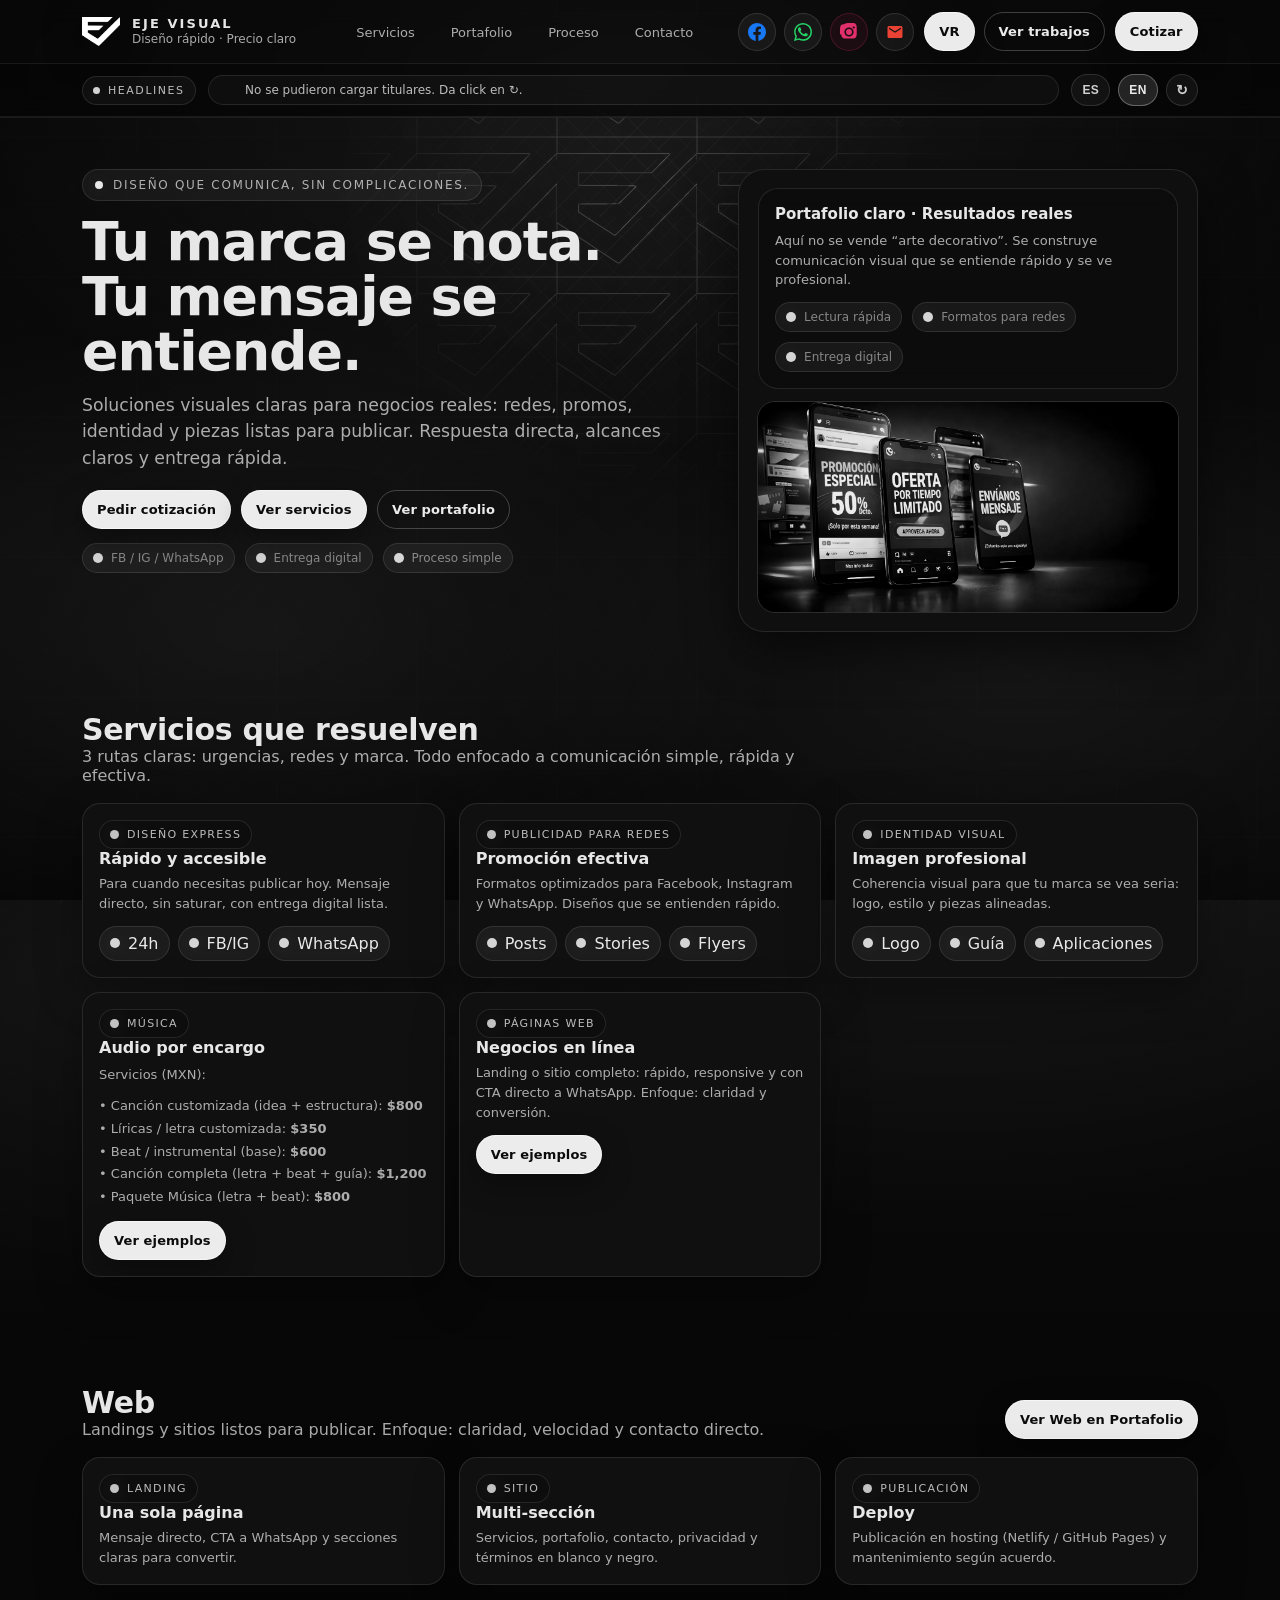
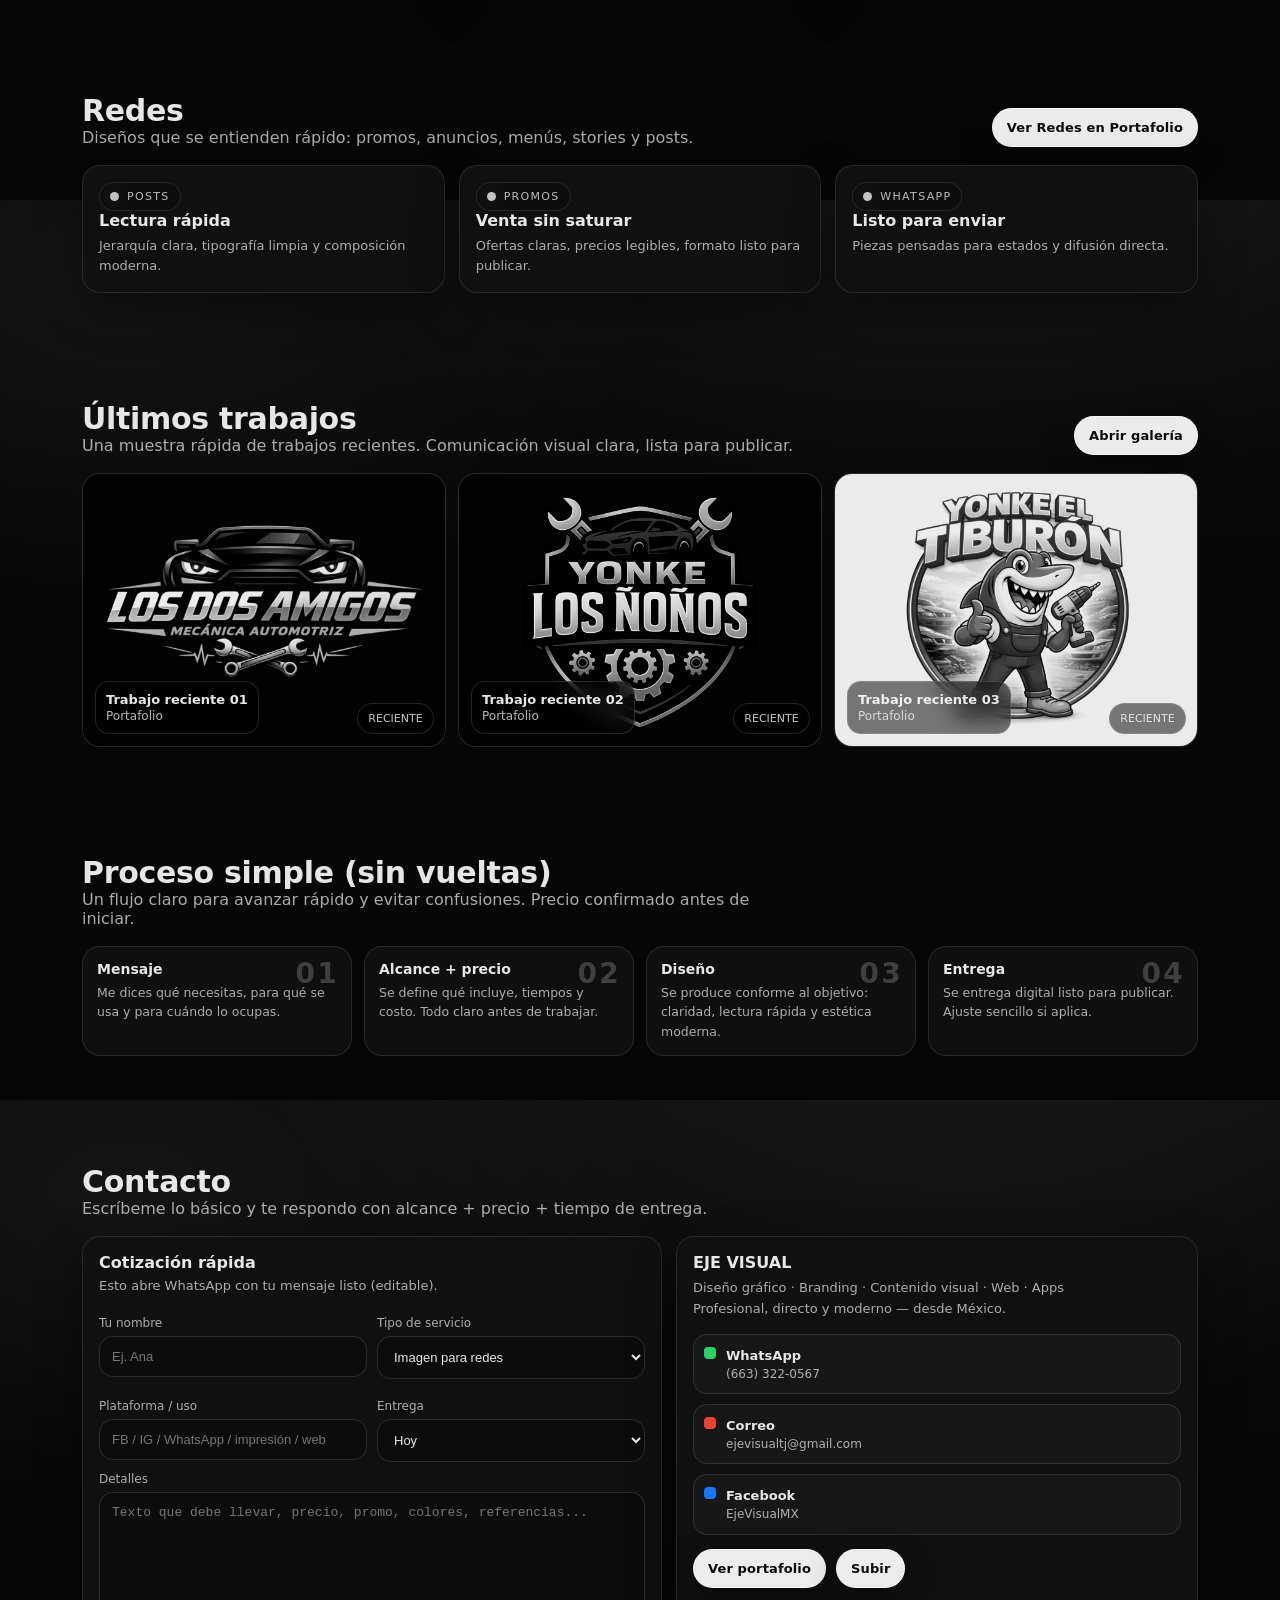
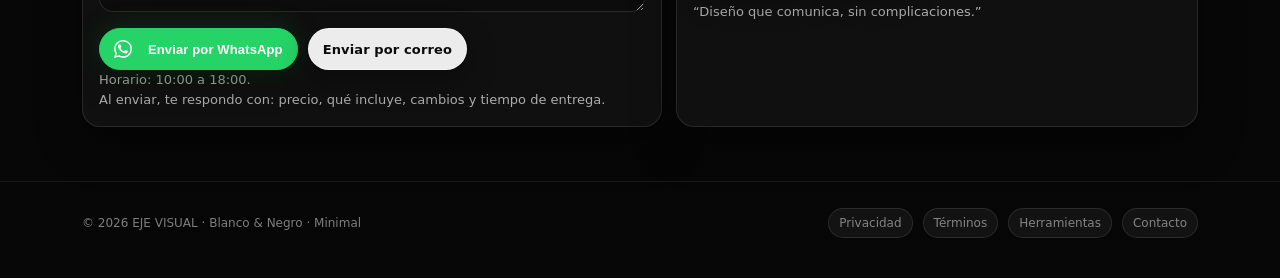
==== commit 324c2ade: "Mejora galería con imágenes reales y corrige markup base" ====
--- a/index.html
+++ b/index.html
@@ -11,7 +11,7 @@
   <link rel="stylesheet" href="assets/app.css">
 </head>
 <body>
-  <div class="bg-reveal" aria-hidden="true"><div class="emboss"></div><div class="tileGlow"></div><div class="spark"></div></div><div class="spark"></div></div></div>
+  <div class="bg-reveal" aria-hidden="true"><div class="emboss"></div><div class="tileGlow"></div><div class="spark"></div></div>
 
   <header>
     <div class="wrap">
@@ -330,7 +330,7 @@
           <img src="assets/portfolio/reciente-1.jpg" alt="Trabajo reciente 1">
           <div class="meta">
             <div class="title"><strong>Trabajo reciente 01</strong><span>Portafolio</span></div>
-            <div class="tag">RECENTE</div>
+            <div class="tag">RECIENTE</div>
           </div>
         </div>
 
@@ -338,7 +338,7 @@
           <img src="assets/portfolio/reciente-2.jpg" alt="Trabajo reciente 2">
           <div class="meta">
             <div class="title"><strong>Trabajo reciente 02</strong><span>Portafolio</span></div>
-            <div class="tag">RECENTE</div>
+            <div class="tag">RECIENTE</div>
           </div>
         </div>
 
@@ -346,7 +346,7 @@
           <img src="assets/portfolio/reciente-3.jpg" alt="Trabajo reciente 3">
           <div class="meta">
             <div class="title"><strong>Trabajo reciente 03</strong><span>Portafolio</span></div>
-            <div class="tag">RECENTE</div>
+            <div class="tag">RECIENTE</div>
           </div>
         </div>
       </div>
